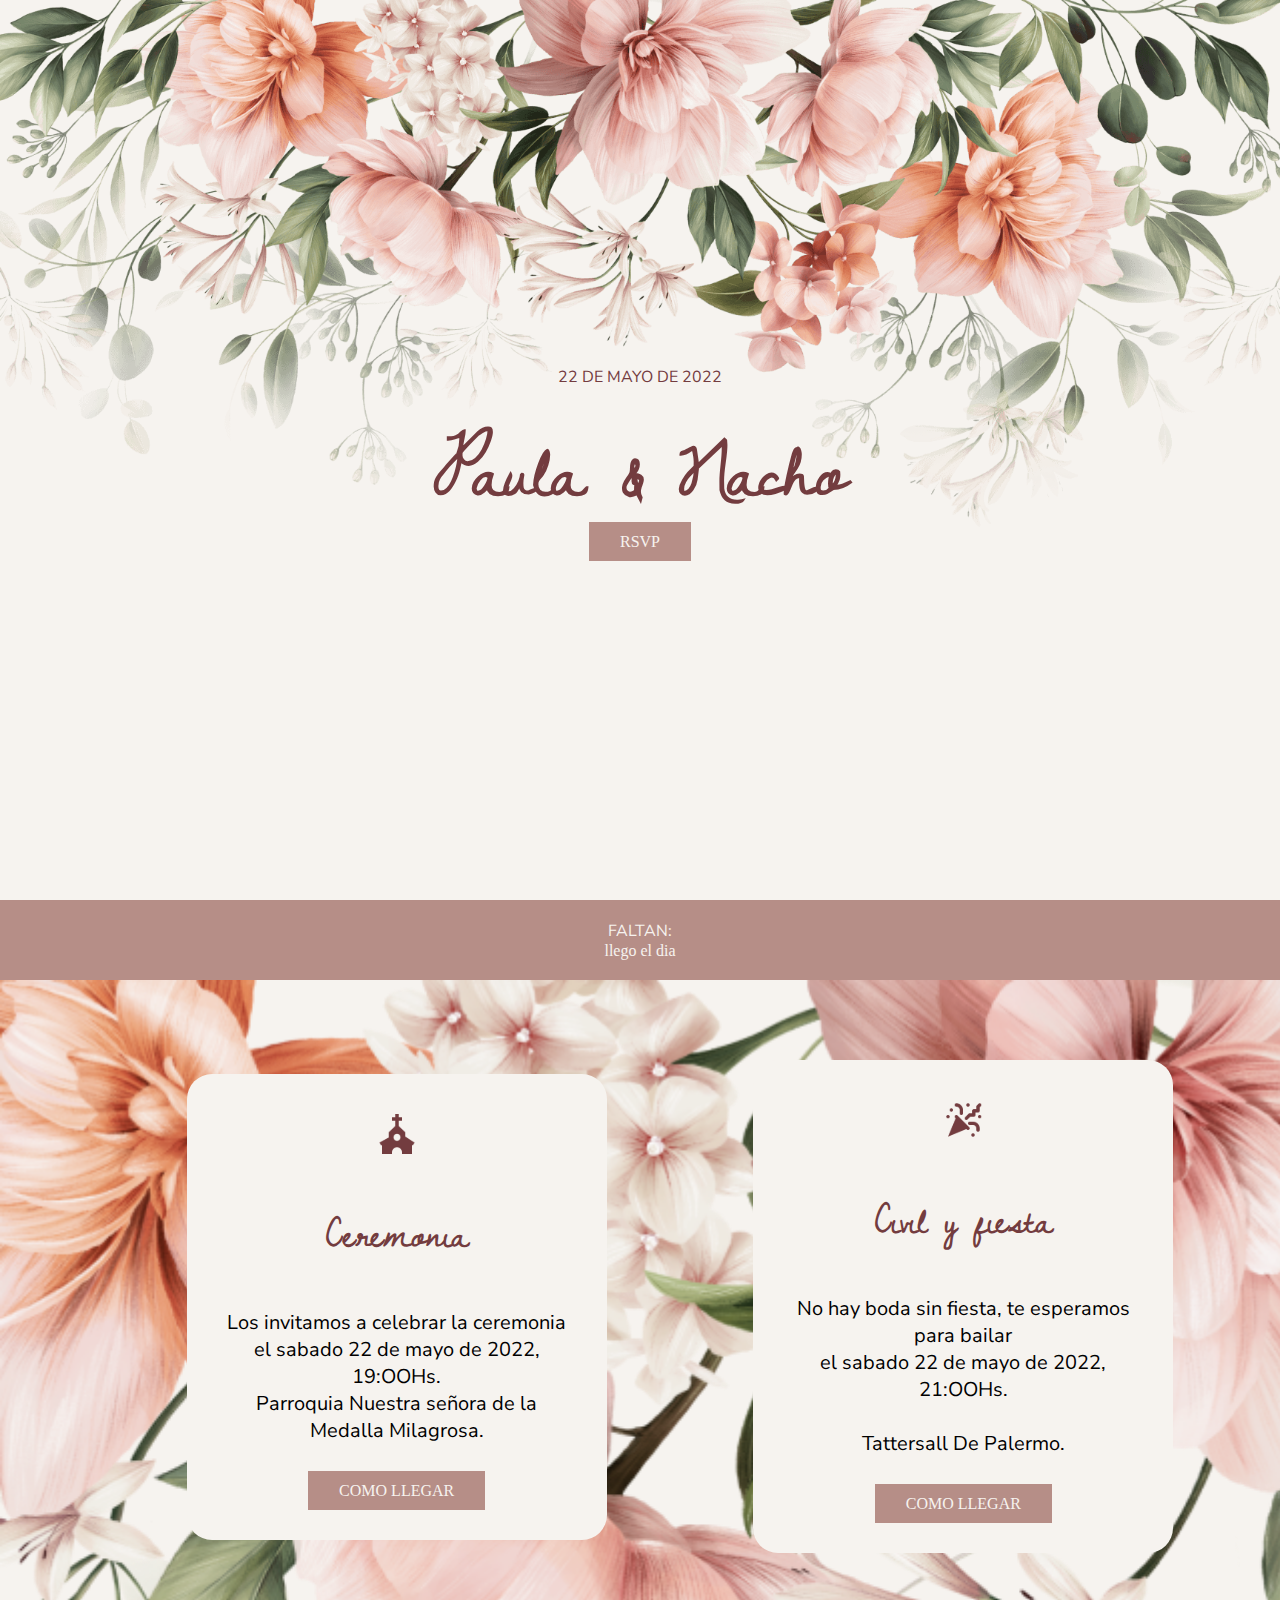
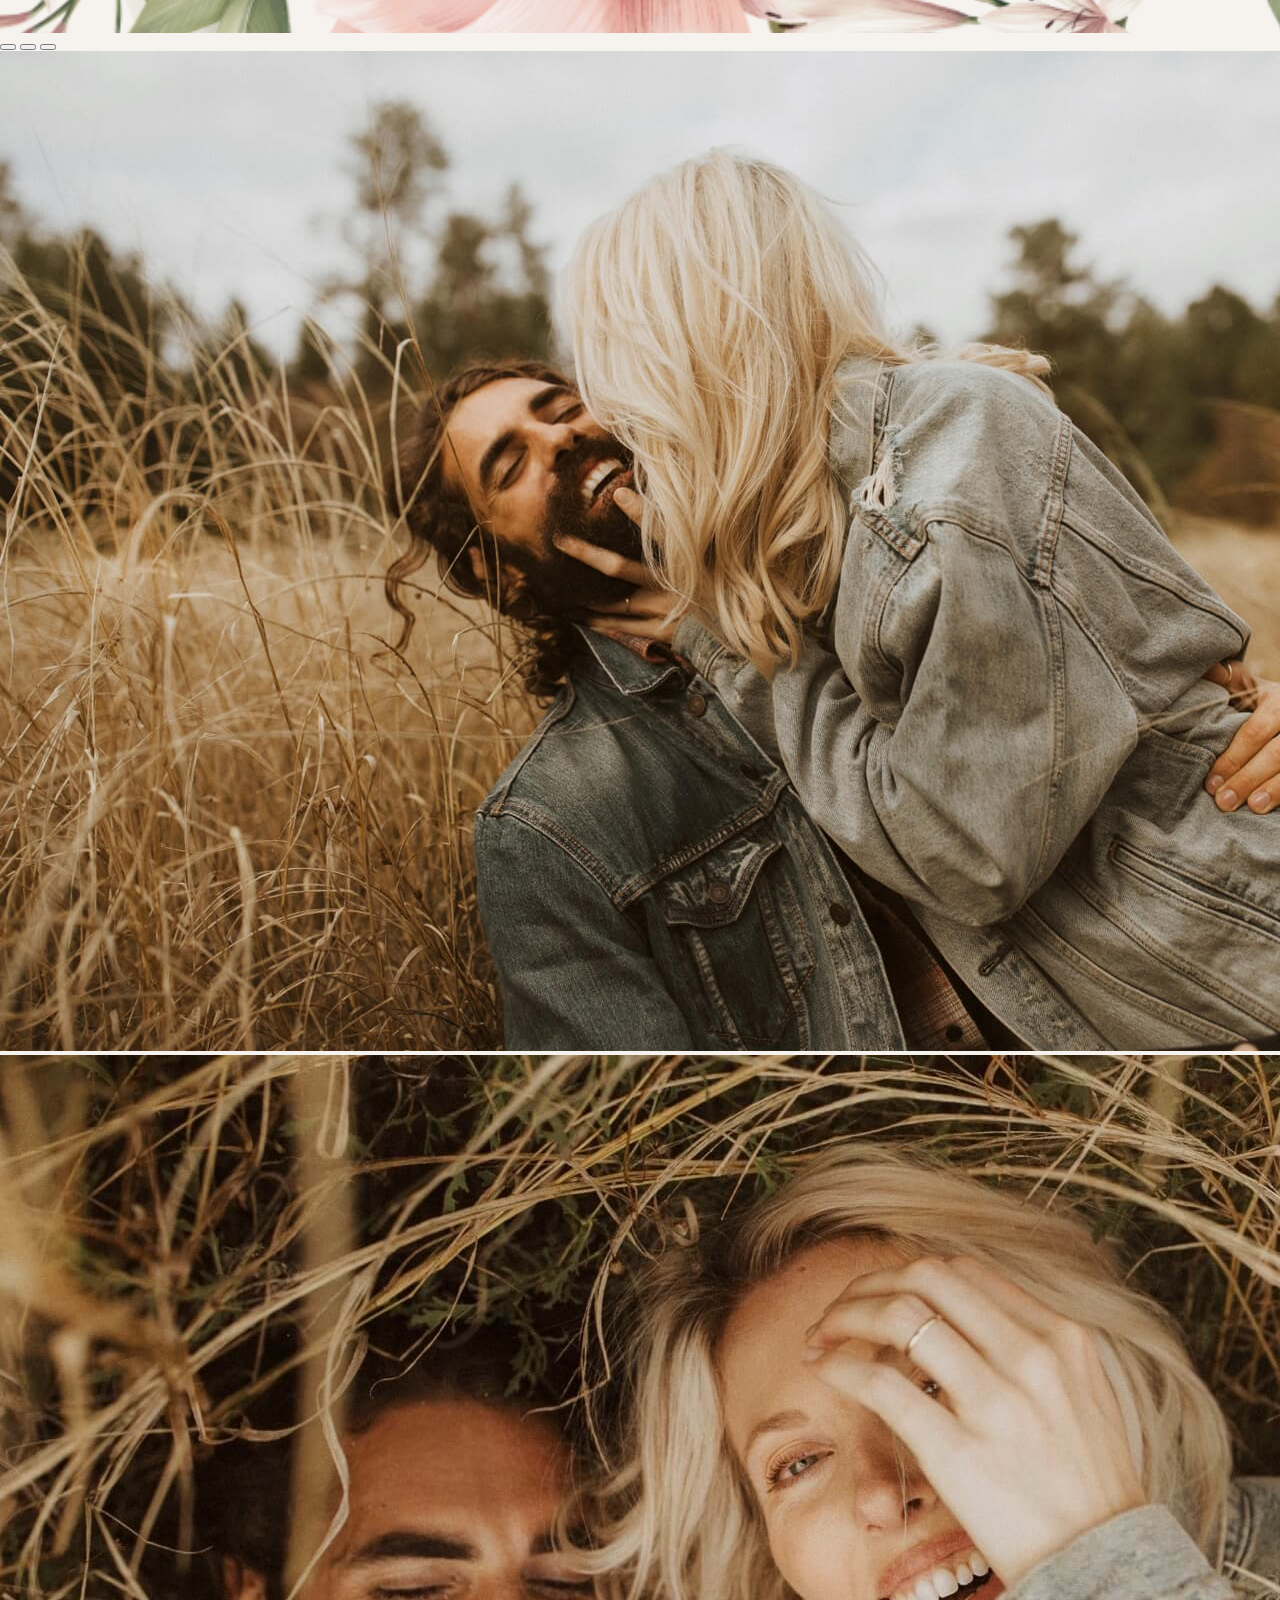
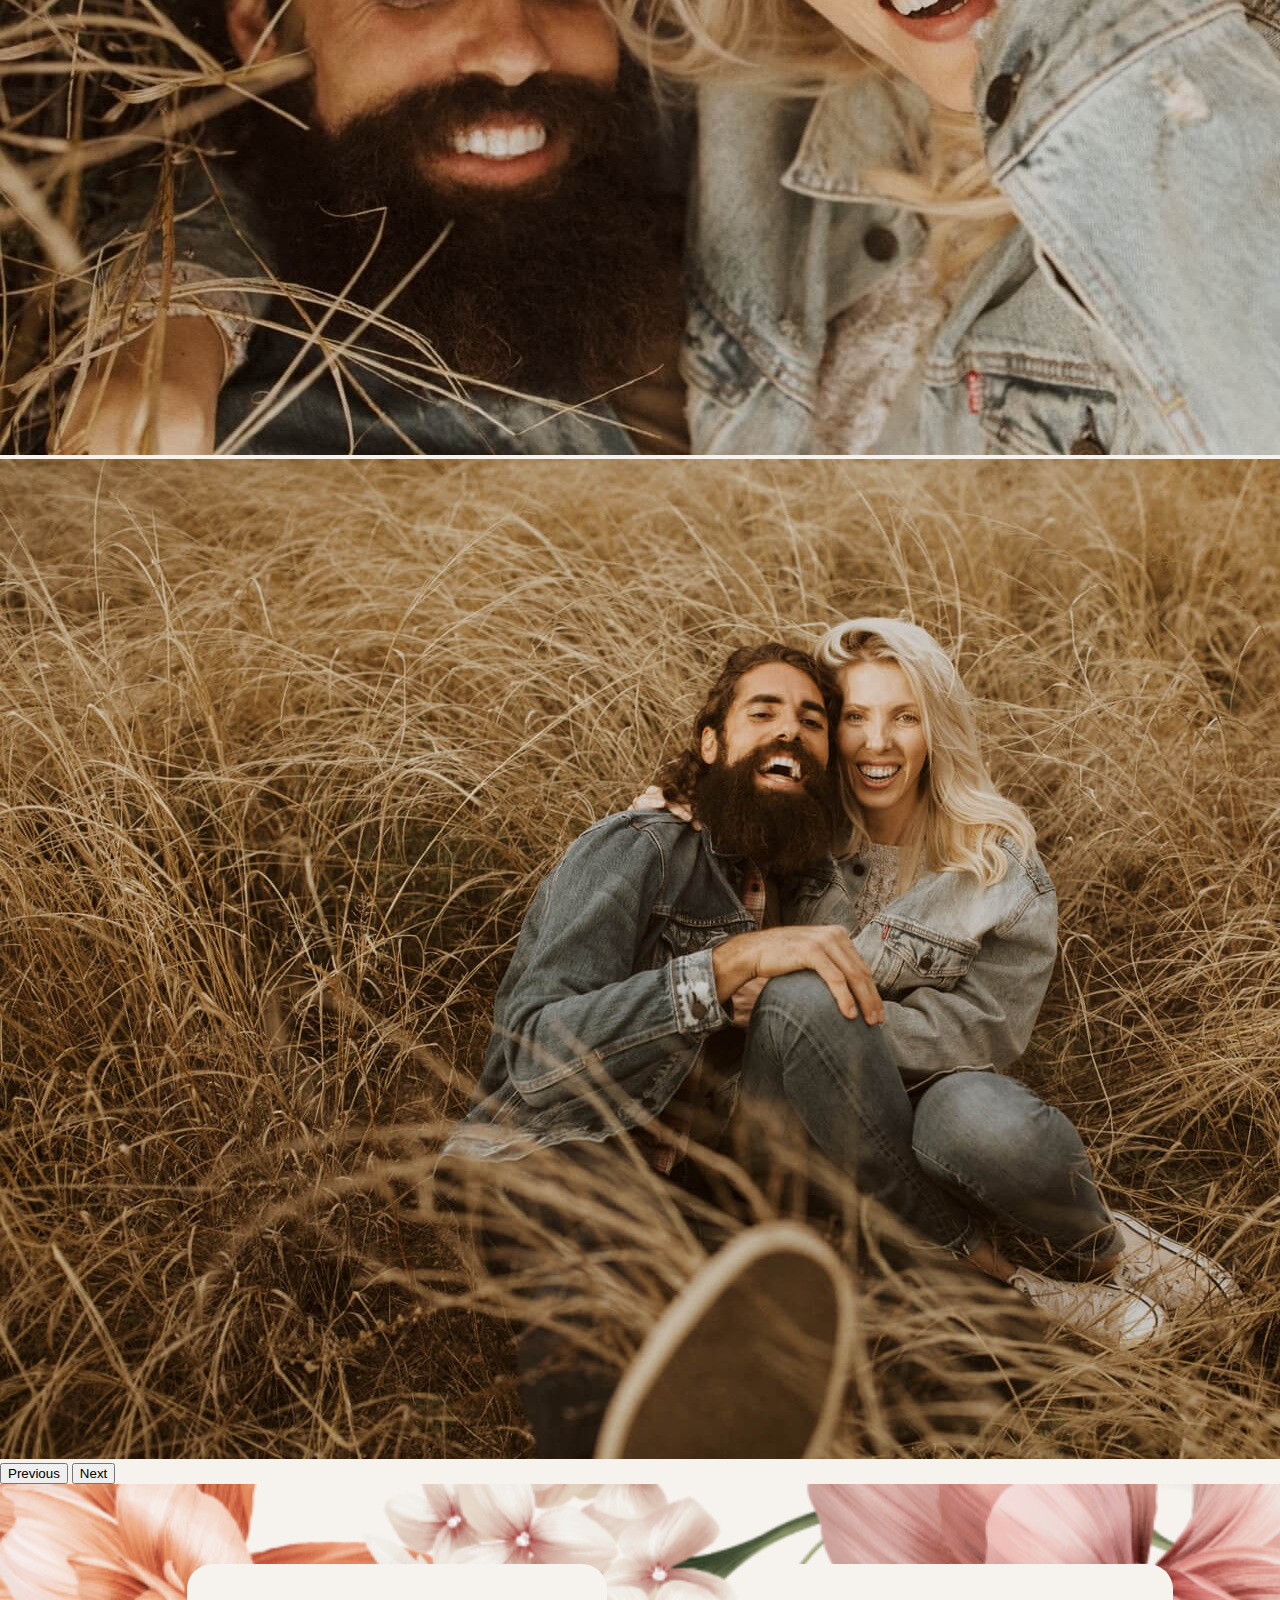
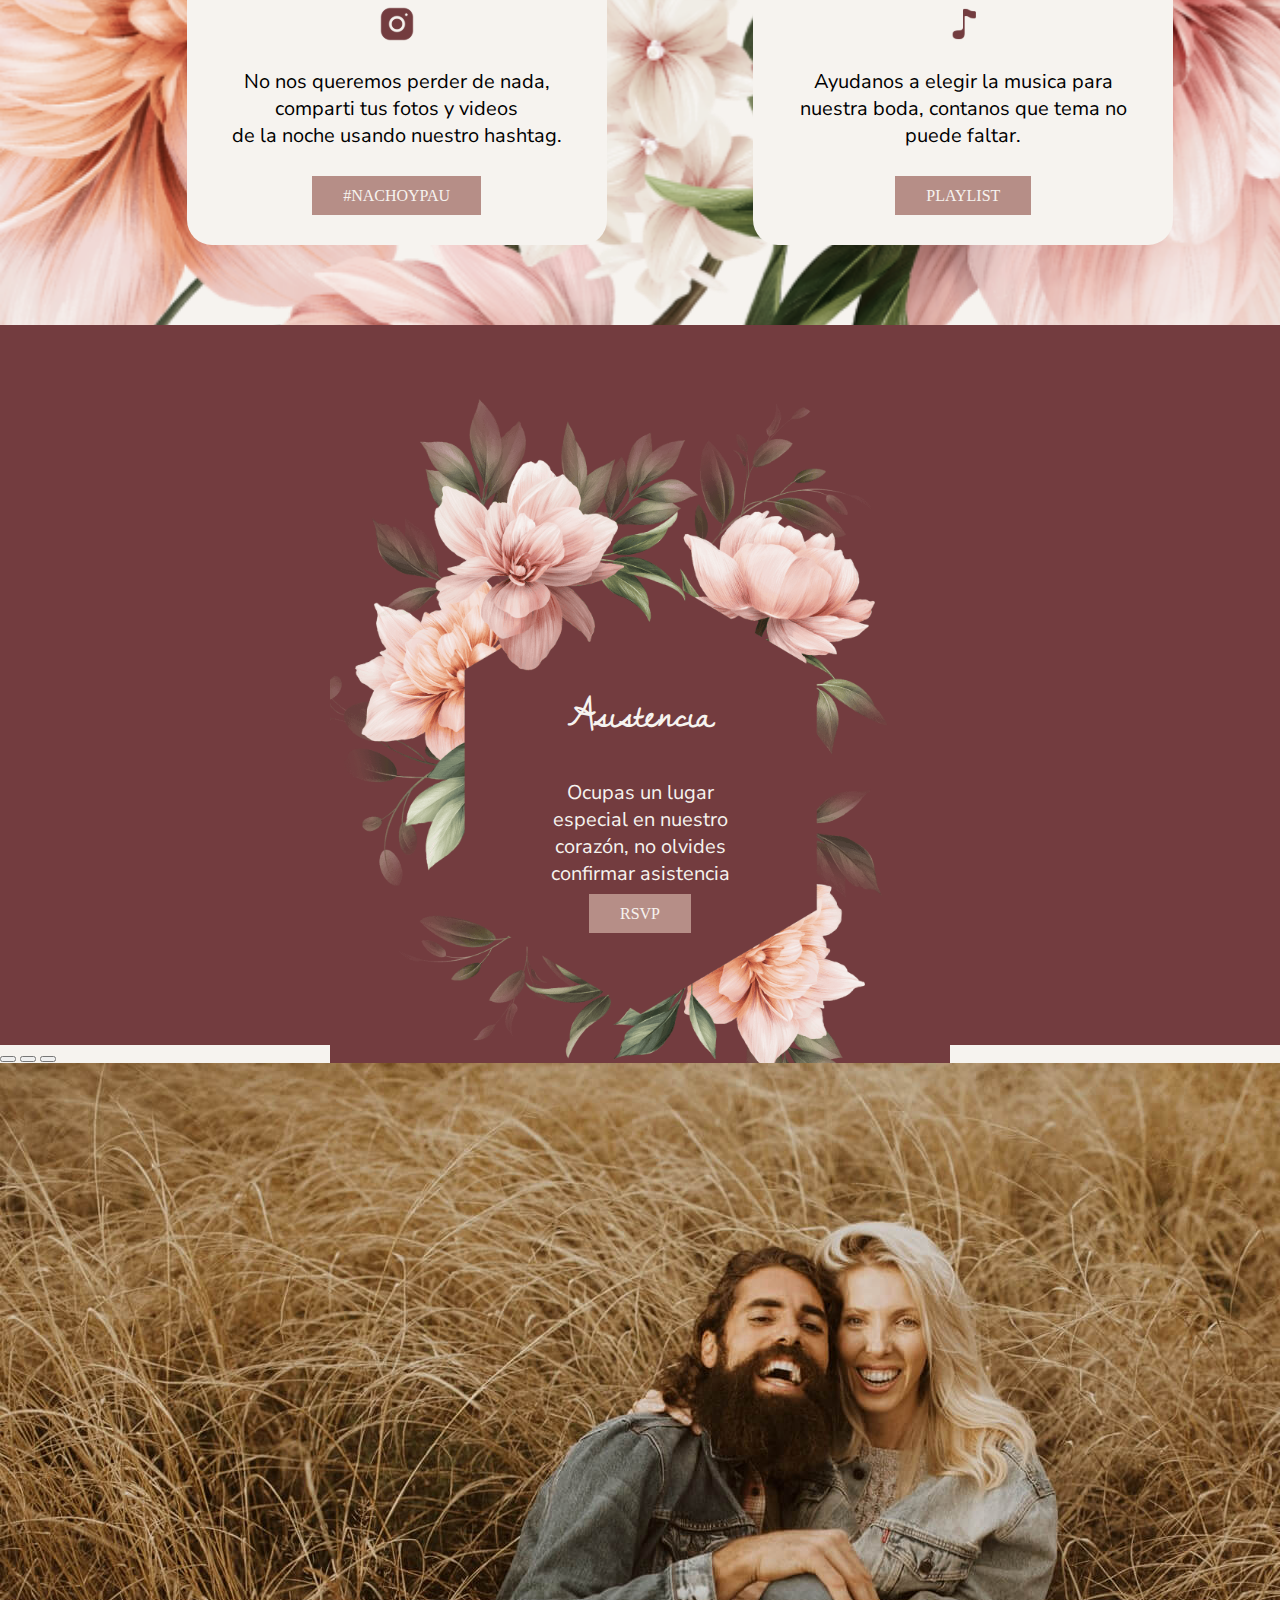
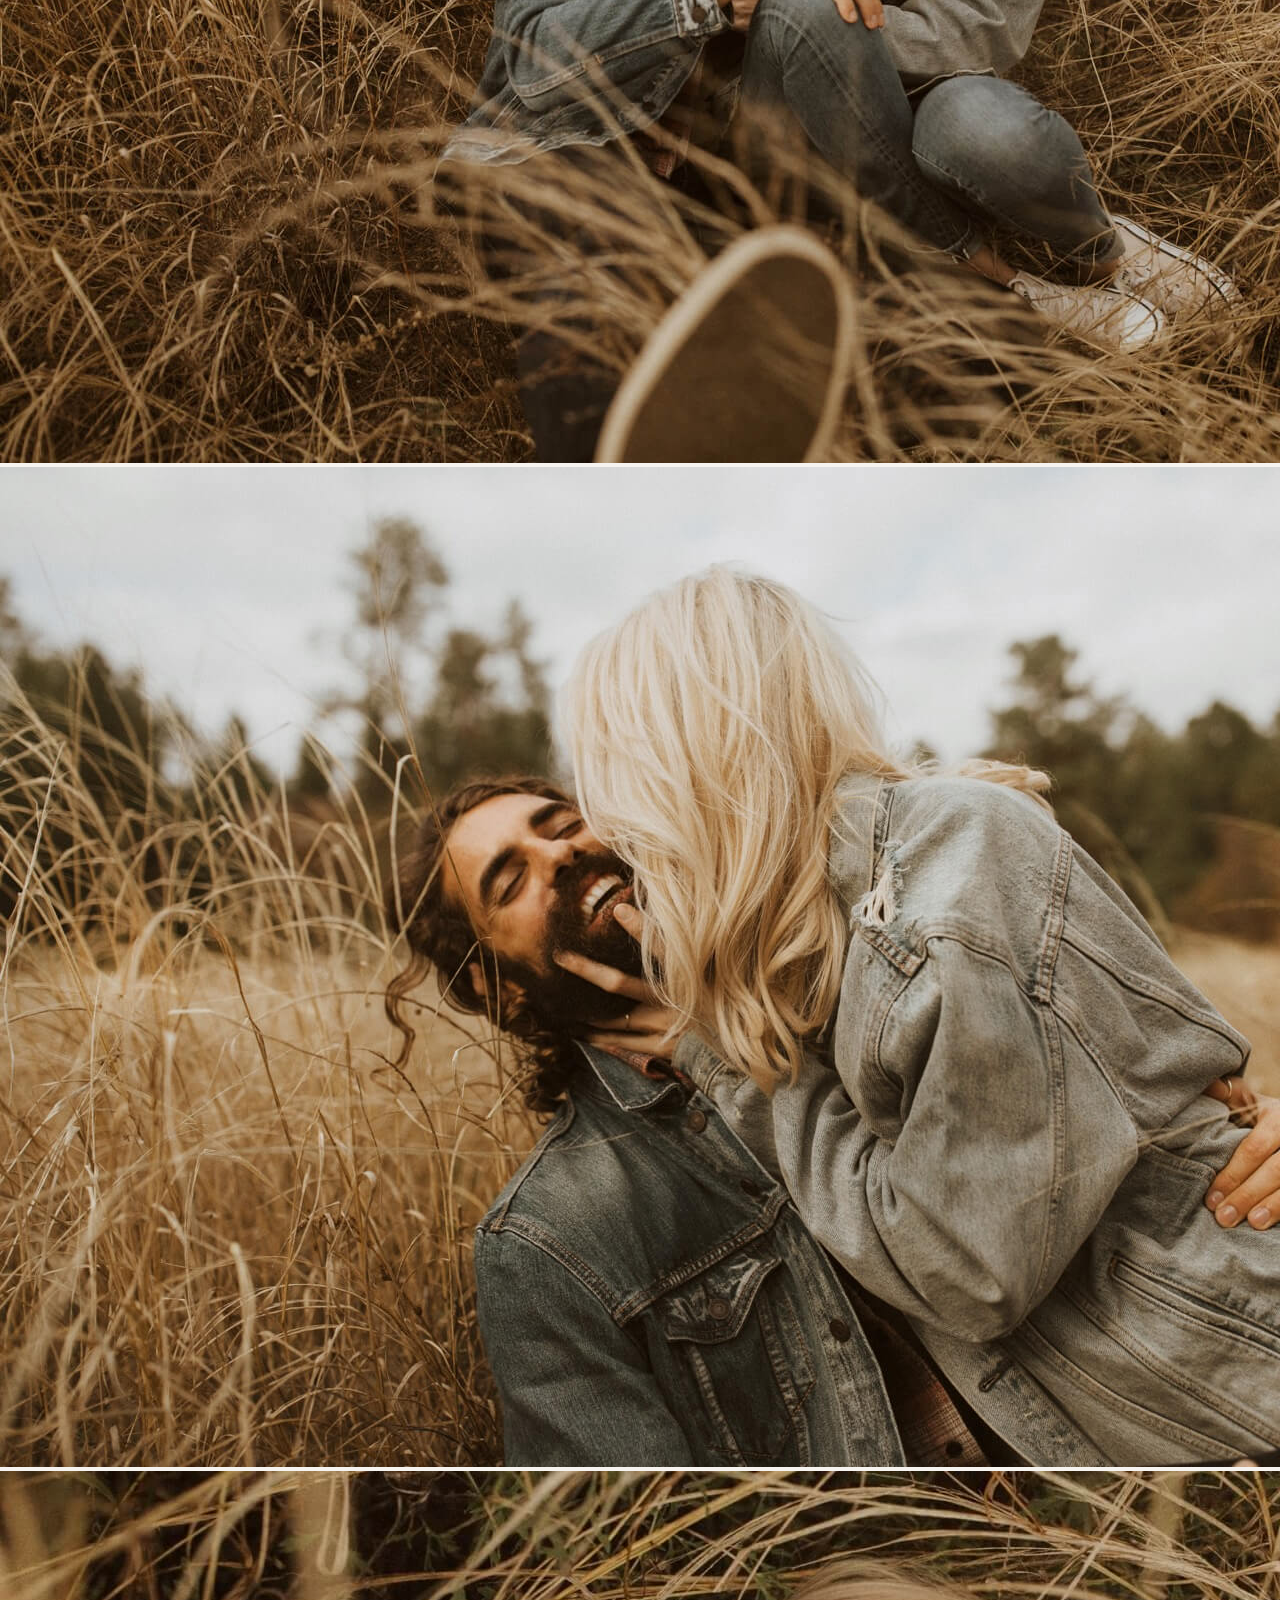
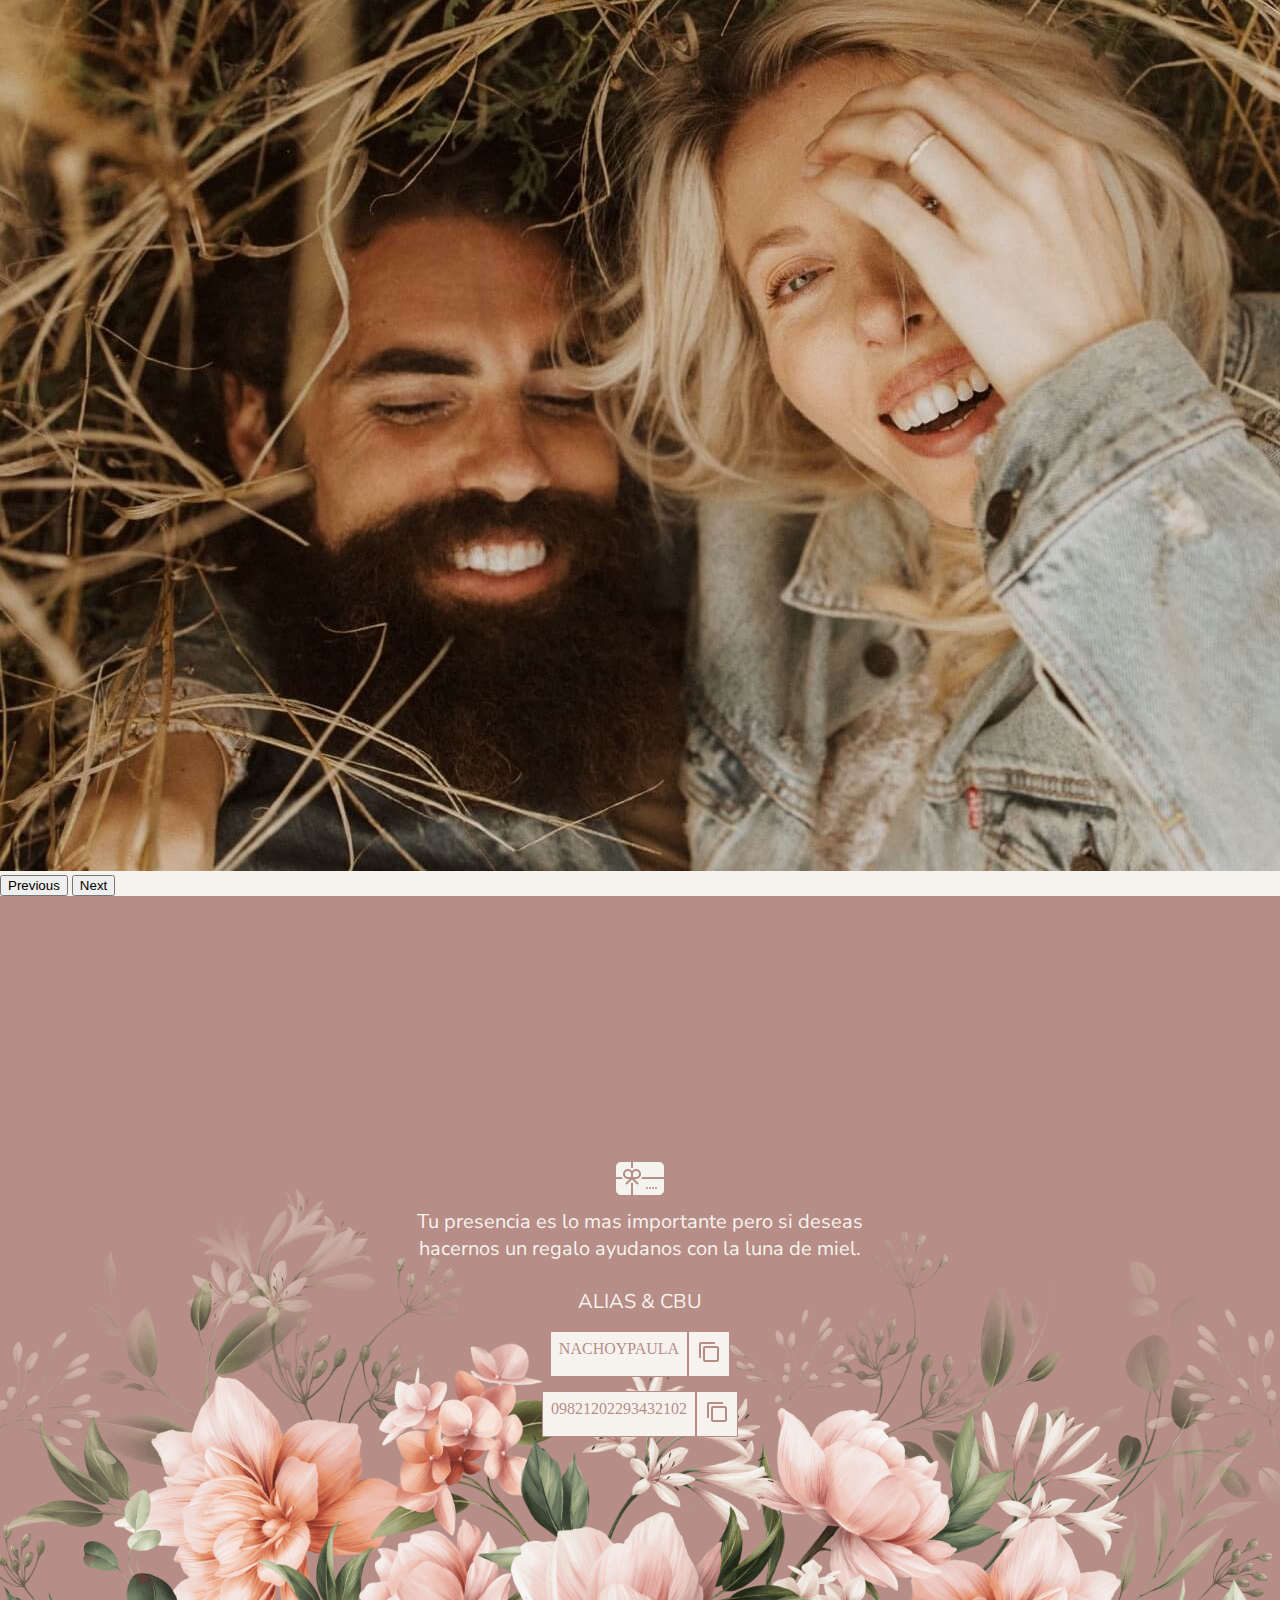
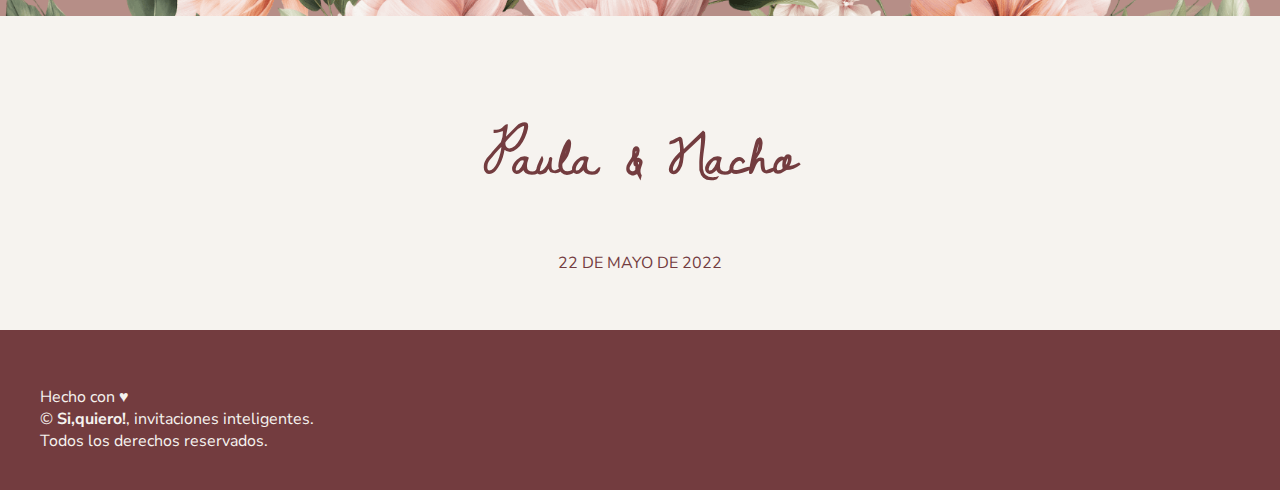
==== index.html @ f61ce3a1 "DEMO PUBLICADA" ====
<!DOCTYPE html>
<html lang="es">
<head>
    <meta charset="UTF-8">
    <meta name="viewport" content="width=device-width, initial-scale=1.0">
    <link rel="stylesheet" href="style.css">
    <link rel="preconnect" href="https://fonts.googleapis.com">
<link rel="preconnect" href="https://fonts.gstatic.com" crossorigin>
<link href="https://fonts.googleapis.com/css2?family=Dawning+of+a+New+Day&family=Nunito+Sans:wght@200;300&display=swap" rel="stylesheet">

     <!--icons-->
     <link rel="stylesheet" href="https://cdn.jsdelivr.net/npm/bootstrap-icons@1.6.0/font/bootstrap-icons.css" integrity="sha384-7ynz3n3tAGNUYFZD3cWe5PDcE36xj85vyFkawcF6tIwxvIecqKvfwLiaFdizhPpN" crossorigin="anonymous">

     <!--bootstrap-->
     <link href="https://cdn.jsdelivr.net/npm/bootstrap@5.1.3/dist/css/bootstrap.min.css" rel="stylesheet" integrity="sha384-1BmE4kWBq78iYhFldvKuhfTAU6auU8tT94WrHftjDbrCEXSU1oBoqyl2QvZ6jIW3" crossorigin="anonymous">
     
     <title>Paula y Nacho</title>
</head>
<body>
    <header >
        <div class="inicio page jumbotron">
          <p>22 DE MAYO DE 2022</p>
          <h1>Paula & Nacho</h1>
          <a class="boton" target="_blank"  href="rsvp.html">RSVP</a>
        </div>
    </header>

    <div class="countdown">
        <p>FALTAN:</p>
        <div id="clock"></div>
        <script src="countdown.js"></script>
    </div>
    <main>

    
        <div class="info">
           <div class="info-cards">
            <div class="animado carduno" id="animado"> 
                <img class="icono" src="icon/iconiglesia.svg" alt="iglesia">
                 <h2>Ceremonia</h2>
                 <p>Los invitamos a celebrar la ceremonia <br>el sabado 22 de mayo de 2022, 19:OOHs. <br> Parroquia Nuestra señora de la Medalla Milagrosa.</p>
                 <br>
                 <a class="boton"target="_blank"   href="https://goo.gl/maps/r9GmpYX4ymji6bFd8">COMO LLEGAR</a>
                </div>
             <div class="animado carddos" id="animado">
                 <img class="icono" src="icon/iconfiesta.svg" alt="fiesta">
                 <h2>Civil y fiesta</h2>
                 <p>No hay boda sin fiesta, te esperamos para bailar <br>el sabado 22 de mayo de 2022, 21:OOHs.<br> <br> Tattersall De Palermo.</p>
                 <br>
                 <a class="boton"target="_blank"  href="https://goo.gl/maps/GUFadhovua9wAfBJ9">COMO LLEGAR</a>
                </div>
           </div>
          
        </div>
        
        <div id="carouselExampleIndicators" class="carousel slide" data-bs-ride="carousel">
            <div class="carousel-indicators">
              <button type="button" data-bs-target="#carouselExampleIndicators" data-bs-slide-to="0" class="active" aria-current="true" aria-label="Slide 1"></button>
              <button type="button" data-bs-target="#carouselExampleIndicators" data-bs-slide-to="1" aria-label="Slide 2"></button>
              <button type="button" data-bs-target="#carouselExampleIndicators" data-bs-slide-to="2" aria-label="Slide 3"></button>
            </div>
            <div class="carousel-inner">
              <div class="carousel-item active">
                <img src="img/2.jpg" class="d-block w-100" alt="Paula & Nacho">
              </div>
              <div class="carousel-item">
                <img src="img/3.jpg" class="d-block w-100" alt="Paula & Nacho">
              </div>
              <div class="carousel-item">
                <img src="img/1.jpg" class="d-block w-100" alt="Paula & Nacho">
              </div>
            </div>
            <button class="carousel-control-prev" type="button" data-bs-target="#carouselExampleIndicators" data-bs-slide="prev">
              <span class="carousel-control-prev-icon" aria-hidden="true"></span>
              <span class="visually-hidden">Previous</span>
            </button>
            <button class="carousel-control-next" type="button" data-bs-target="#carouselExampleIndicators" data-bs-slide="next">
              <span class="carousel-control-next-icon" aria-hidden="true"></span>
              <span class="visually-hidden">Next</span>
            </button>
        </div>

        <div class="info">
           <div class="info-cards">
            <div class="animado" id="animado">
                <img class="icono" src="icon/iconinstagram.svg" alt="instagram">
                <p>No nos queremos perder de nada, comparti tus fotos y videos <br> de la noche usando nuestro hashtag.</p>
                <br>
                <a class="boton"target="_blank"   href="https://www.instagram.com/explore/tags/nachoypau/">#NACHOYPAU</a>
            </div>
            <div class="animado" id="animado">
                <img class="icono" src="icon/iconmusic.svg" alt="music">
                <p> Ayudanos a elegir la musica para <br> nuestra boda, contanos que tema no puede faltar.</p>
                <br>
                <a class="boton"target="_blank"   href="https://open.spotify.com/playlist/1hE5Zb0zJURE7rX3Mr9auG?si=VbNTFWfNQJKe9uOFP9G46A">PLAYLIST</a>
            </div>
           </div>
        </div>

        <div class="rsvp">
            <div class="rsvp-card">
                <div class="rsvp-text">
                  <h2>Asistencia</h2>
                  <p>Ocupas un lugar especial en nuestro corazón, no olvides confirmar asistencia </p>
                  <br>
                  <a class="boton"target="_blank"  href="rsvp.html">RSVP</a>
              
                </div>
            </div>
        </div>

        <div id="carouselExampleIndicators" class="carousel slide" data-bs-ride="carousel">
          <div class="carousel-indicators">
            <button type="button" data-bs-target="#carouselExampleIndicators" data-bs-slide-to="0" class="active" aria-current="true" aria-label="Slide 1"></button>
            <button type="button" data-bs-target="#carouselExampleIndicators" data-bs-slide-to="1" aria-label="Slide 2"></button>
            <button type="button" data-bs-target="#carouselExampleIndicators" data-bs-slide-to="2" aria-label="Slide 3"></button>
          </div>
          <div class="carousel-inner">
            <div class="carousel-item active">
              <img src="img/1.jpg" class="d-block w-100" alt="Paula & Nacho">
            </div>
            <div class="carousel-item">
              <img src="img/2.jpg" class="d-block w-100" alt="Paula & Nacho">
            </div>
            <div class="carousel-item">
              <img src="img/3.jpg" class="d-block w-100" alt="Paula & Nacho">
            </div>
          </div>
          <button class="carousel-control-prev" type="button" data-bs-target="#carouselExampleIndicators" data-bs-slide="prev">
            <span class="carousel-control-prev-icon" aria-hidden="true"></span>
            <span class="visually-hidden">Previous</span>
          </button>
          <button class="carousel-control-next" type="button" data-bs-target="#carouselExampleIndicators" data-bs-slide="next">
            <span class="carousel-control-next-icon" aria-hidden="true"></span>
            <span class="visually-hidden">Next</span>
          </button>
      </div>

      <div class="regalos">
         <div class="regalos-card">
          <img class="icono" src="icon/icons8-tarjeta-de-regalo-100.png" alt="iconocard">
          <p>Tu presencia es lo mas importante pero si deseas hacernos un regalo ayudanos con la luna de miel.</p>
          <br>
          <p>ALIAS & CBU</p>
          <div id="contenedor">
            <div>
              <span  id="enlace">
                NACHOYPAULA
              </span>
              <button id="copiador"><svg xmlns="http://www.w3.org/2000/svg" x="0px" y="0px"
                width="24" height="24"
                viewBox="0 0 172 172"
                style=" fill:#000000;"><g fill="none" fill-rule="nonzero" stroke="none" stroke-width="1" stroke-linecap="butt" stroke-linejoin="miter" stroke-miterlimit="10" stroke-dasharray="" stroke-dashoffset="0" font-family="none" font-weight="none" font-size="none" text-anchor="none" style="mix-blend-mode: normal"><path d="M0,172v-172h172v172z" fill="none"></path><g fill="#B68E87"><path d="M28.66667,14.33333c-7.91917,0 -14.33333,6.41417 -14.33333,14.33333v100.33333h14.33333v-100.33333h100.33333v-14.33333zM57.33333,43c-7.91917,0 -14.33333,6.41417 -14.33333,14.33333v86c0,7.91917 6.41417,14.33333 14.33333,14.33333h86c7.91917,0 14.33333,-6.41417 14.33333,-14.33333v-86c0,-7.91917 -6.41417,-14.33333 -14.33333,-14.33333zM57.33333,57.33333h86v86h-86z"></path></g></g></svg></button>
            </div>
        </div>
        <div id="contenedor">
            <div>
              <span  id="enlace">09821202293432102</span>
              <button id="copiador"><svg xmlns="http://www.w3.org/2000/svg" x="0px" y="0px"
                width="24" height="24"
                viewBox="0 0 172 172"
                style=" fill:#000000;"><g fill="none" fill-rule="nonzero" stroke="none" stroke-width="1" stroke-linecap="butt" stroke-linejoin="miter" stroke-miterlimit="10" stroke-dasharray="" stroke-dashoffset="0" font-family="none" font-weight="none" font-size="none" text-anchor="none" style="mix-blend-mode: normal"><path d="M0,172v-172h172v172z" fill="none"></path><g fill="#B68E87"><path d="M28.66667,14.33333c-7.91917,0 -14.33333,6.41417 -14.33333,14.33333v100.33333h14.33333v-100.33333h100.33333v-14.33333zM57.33333,43c-7.91917,0 -14.33333,6.41417 -14.33333,14.33333v86c0,7.91917 6.41417,14.33333 14.33333,14.33333h86c7.91917,0 14.33333,-6.41417 14.33333,-14.33333v-86c0,-7.91917 -6.41417,-14.33333 -14.33333,-14.33333zM57.33333,57.33333h86v86h-86z"></path></g></g></svg></button>
            </div>
        </div>
      </div>
    </div>

    <div class="final">
      <div class="end">
        <h2 class="nombres">Paula & Nacho</h2>
        <p>22 DE MAYO DE 2022</p>
    </div>
    </div>

       


    </main>

  
    
    <footer>
       <div class="contenido">
        <div>
            <p>Hecho con &hearts; <br>
            &#169 <b>Si,quiero!</b>, invitaciones inteligentes.
            <br> Todos los derechos reservados.</p>
        </div>
           
        <div class="contenido-list">
            <ul>
                <li><a target="_blank" href="https://www.instagram.com/siquiero.arg/"><i class="bi bi-instagram"></i></a></li>
                <li><a target="_blank" href="https://www.facebook.com/Invitaciones-web-112187784608681"><i class="bi bi-facebook"></i></a></li>
                <li><a target="_blank" href="mailto:siquiero.invitaciones@gmail.com"><i class="bi bi-envelope"></i></a></li>
              </ul>
        </div>
       </div>
       
    </footer>




    <script src="animar.js"></script>
    <script>
      var boton = document.getElementById("copiador");
boton.addEventListener("click", copiarAlPortapapeles, false);

function copiarAlPortapapeles() {
var enlace = document.getElementById("enlace");

var inputFalso = document.createElement("input");
inputFalso.setAttribute("value", enlace.innerHTML);

document.body.appendChild(inputFalso);

inputFalso.select();

document.execCommand("copy");

document.body.removeChild(inputFalso);
alert("COPIADO EN EL PORTAPAPELES");
}

  </script>

    
    <script src="https://cdn.jsdelivr.net/npm/bootstrap@5.1.3/dist/js/bootstrap.bundle.min.js" integrity="sha384-ka7Sk0Gln4gmtz2MlQnikT1wXgYsOg+OMhuP+IlRH9sENBO0LRn5q+8nbTov4+1p" crossorigin="anonymous"></script>

    <script src="https://cdn.jsdelivr.net/npm/bootstrap@5.1.3/dist/js/bootstrap.bundle.min.js" integrity="sha384-ka7Sk0Gln4gmtz2MlQnikT1wXgYsOg+OMhuP+IlRH9sENBO0LRn5q+8nbTov4+1p" crossorigin="anonymous"></script>

    <script src="https://code.jquery.com/jquery-3.3.1.slim.min.js" integrity="sha384-q8i/X+965DzO0rT7abK41JStQIAqVgRVzpbzo5smXKp4YfRvH+8abtTE1Pi6jizo" crossorigin="anonymous"></script>
    <script src="https://cdnjs.cloudflare.com/ajax/libs/popper.js/1.14.3/umd/popper.min.js" integrity="sha384-ZMP7rVo3mIykV+2+9J3UJ46jBk0WLaUAdn689aCwoqbBJiSnjAK/l8WvCWPIPm49" crossorigin="anonymous"></script>
    <script src="https://stackpath.bootstrapcdn.com/bootstrap/4.1.3/js/bootstrap.min.js" integrity="sha384-ChfqqxuZUCnJSK3+MXmPNIyE6ZbWh2IMqE241rYiqJxyMiZ6OW/JmZQ5stwEULTy" crossorigin="anonymous"></script>
</body>
</html>
---- style.css ----
:root {
    --color-principal:#F6F3EF;
    --color-secundario:#B68E87;
    --color-terciario:#733C3F;
    --font-principal:'Dawning of a New Day', cursive;
    --font-secundaria:'Nunito Sans', sans-serif;
}

body {
    background-color: var(--color-principal);
    padding: 0;
    margin: 0;
    box-sizing: border-box;
    min-width: 320px;

}
body p {
    font-family: var(--font-secundaria);
    padding: 0;

}
body h2 {
    font-family: var(--font-principal);
    padding: 0;
}

header {
    width: 100%;
    height: 100vh;
    background-color: var(--color-principal);
    background-image: url(background/background1.png);
    background-position: top;
    background-size: contain;
    background-repeat: no-repeat;
    display: flex;
    align-items: center;
    justify-content: center;
    
}

.inicio {
    text-align: center;
    padding: 40px;
    animation-name: texto;
    animation-duration: 5s;


}@keyframes texto {
    from{
        opacity: 0;
    }
    to{
        opacity: 1;
    }
}


.boton {
   border: 1px solid var(--color-secundario);
   background-color: var(--color-secundario);
   color: var(--color-principal);
   padding: 10px 30PX;
   text-decoration: none;
}
.boton:hover {
    color: var(--color-secundario);
    background-color: var(--color-principal);
    border: 1px solid var(--color-secundario);
    padding: 10px 30PX;
    text-align: center;
    text-decoration: none;
}

h1 {
    color: var(--color-terciario);
    font-family: var(--font-principal);
    font-size: 80px !important;
    padding: 0;
    margin: 0;
}

header p {
    color: var(--color-terciario);
    font-family: var(--font-secundaria);
}

.countdown {
    background-color: var(--color-secundario);
    color: var(--color-principal);
    text-align: center;
    padding: 20px 0;
}
.countdown p {
    margin: 0;

}

/* IMAGEN UNO*/

.lovestory {
    width: 100%;
    height: auto;
    background-color: var(--color-terciario);
    color: var(--color-principal);
    display: grid;
    grid-template-columns: 1fr 1fr;
}
.lovestory-text {
    padding: 60px 40px;
}

.lovestory-img {
    width: 100%;
    background-image: url(img/1.jpg);
    background-position: top;
    background-size: cover;
    background-repeat: no-repeat;
}


.info {
    width: 100%;
    height: 100%;
    text-align: center;
    padding: 40px; 
    background-image: url(./background/grupo23.png);
    background-position: top;
    background-size: cover;
    background-repeat: no-repeat;
}
.info p {
    font-size: 20px;

}
.animado {
    width: 340px;
    background-color: var(--color-principal);
    padding: 40px;
    border-radius: 25px;
}

.info h2 {
    color: #000000;
    font-size: 58px;
    padding: 10px;
}

.info .icono {
    width: 40px;
}
.info-cards {
    padding: 40px ;
    display: flex;
    align-items: center;
    justify-content: space-evenly;
    gap: 40px;
   
}


.info-cards h2 {
    font-size: 40px;
    color: var(--color-terciario);

}


.rsvp {
    width: 100%;
    height: 80vh;
    background-color: var(--color-terciario);

}
.rsvp-card{
    background-color: var(--color-terciario);
    width: 100%;
    height: 80vh;
    padding: 50px;
    margin:auto;
    background-image: url(./background/background2.png);
    background-position: center;
    background-size: cover;
    background-repeat: no-repeat;
    max-width: 520px;
    text-align: center;
    display: flex;
    flex-direction: column;
    align-items: center;
    justify-content: center;
    padding-top: 100px;
}
.rsvp-text {
    max-width: 240px;
    gap: 0;
    padding: 0;
    margin: 0;
}
.rsvp-card h2 {
    color: var(--color-principal);
    padding: 0;
    font-size: 40px;

}
.rsvp-card p{
    color: var(--color-principal);
    padding: 0px 8px;
    font-size: 20px;
    margin: 0;
   

}


.regalos {
    width: 100%;
    height: 80vh;
    background-color: var(--color-secundario);
    background-image: url(background/background3.png);
    background-position: bottom;
    background-size: contain;
    background-repeat: no-repeat;
}

.regalos .icono {
    width: 50px;
}
.regalos-card{
    width: 100%;
    height: 80vh;
    padding: 40px;
    margin:auto;
    max-width: 520px;
    text-align: center;
    display: flex;
    flex-direction: column;
    align-items: center;
    justify-content: center;
    padding-bottom: 120px;
    
    
}
.regalos-card h2 {
    color: var(--color-principal);
    padding: 0;
    font-size: 40px;

}
.regalos-card p {
    padding: 0;
    margin: 0;
    font-size: 20px;

    
}

#contenedor {
    width: auto;
    height: 60px;
    margin: 0px auto;
    display: flex;
    justify-content: center;
    align-items: center;
}

#contenedor > div {
    display: flex;
}

span#enlace {
    color: var(--color-secundario);
    font-size: 1em;
    padding: 8px ;
    text-align: center;
    background-color: var(--color-principal);

    border: 1px solid var(--color-secundario);
    margin-top: 10px;

}

button#copiador {
    background-color: var(--color-principal);
    color: white;
    border: none;
    padding: 8px;    
    font-size: 1em;
    display: inline-block;
    cursor: pointer;
    border: 1px solid var(--color-secundario);
    margin-top: 10px;
}

.regalos-card h2 {
    color: var(--color-principal);
    padding: 0;
}
.regalos-card p{
    color: var(--color-principal);
    padding: 4px 0;
    font-size: 20px;

}
.final {
    width: 100%;
    height: auto;
    background-color: var(--color-principal);

}
.end {
    margin: auto;
    max-width: 540px;
    text-align: center;
    padding: 40px 80px;
    color: var(--color-terciario);
}

.end h2{
    font-size: 60px;
}



footer {
    width: 100%;
    height: auto;
    margin: 0;
    background-color: var(--color-terciario);
    color: var(--color-principal);
    padding: 40px;
}
footer .contenido{
    display: flex;
    justify-content: space-between;
    align-items: center;
    
}
.contenido ul {
    display: flex;
    list-style: none;
    gap: 20px;

}

.contenido a {
    color: var(--color-principal);
}
.contenido a:hover {
    color: var(--color-secundario);
}





@media (max-width: 660px) {
    .lovestory {
        grid-template-columns: 1fr;
    }
    .lovestory-img {
        height: 50vh;
    }
    .info-cards {
        flex-direction: column;
        
    
    }
}
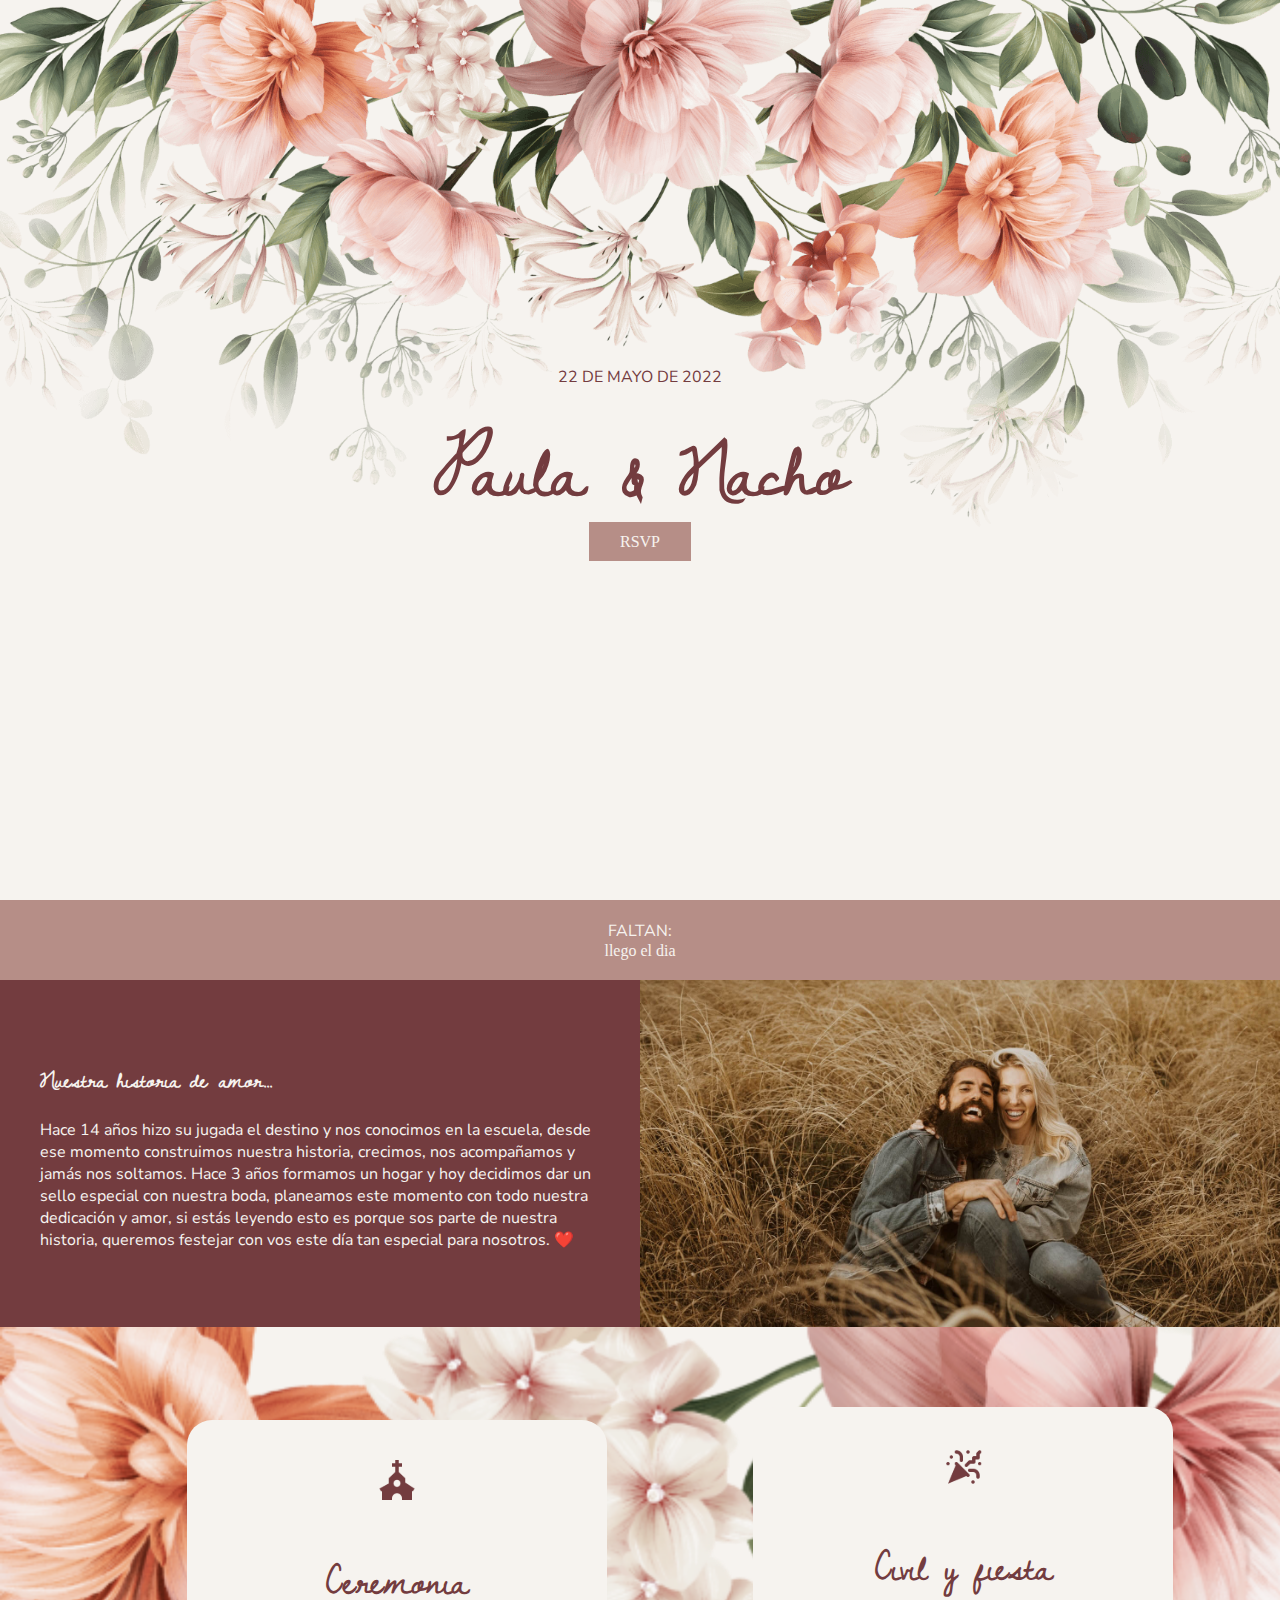
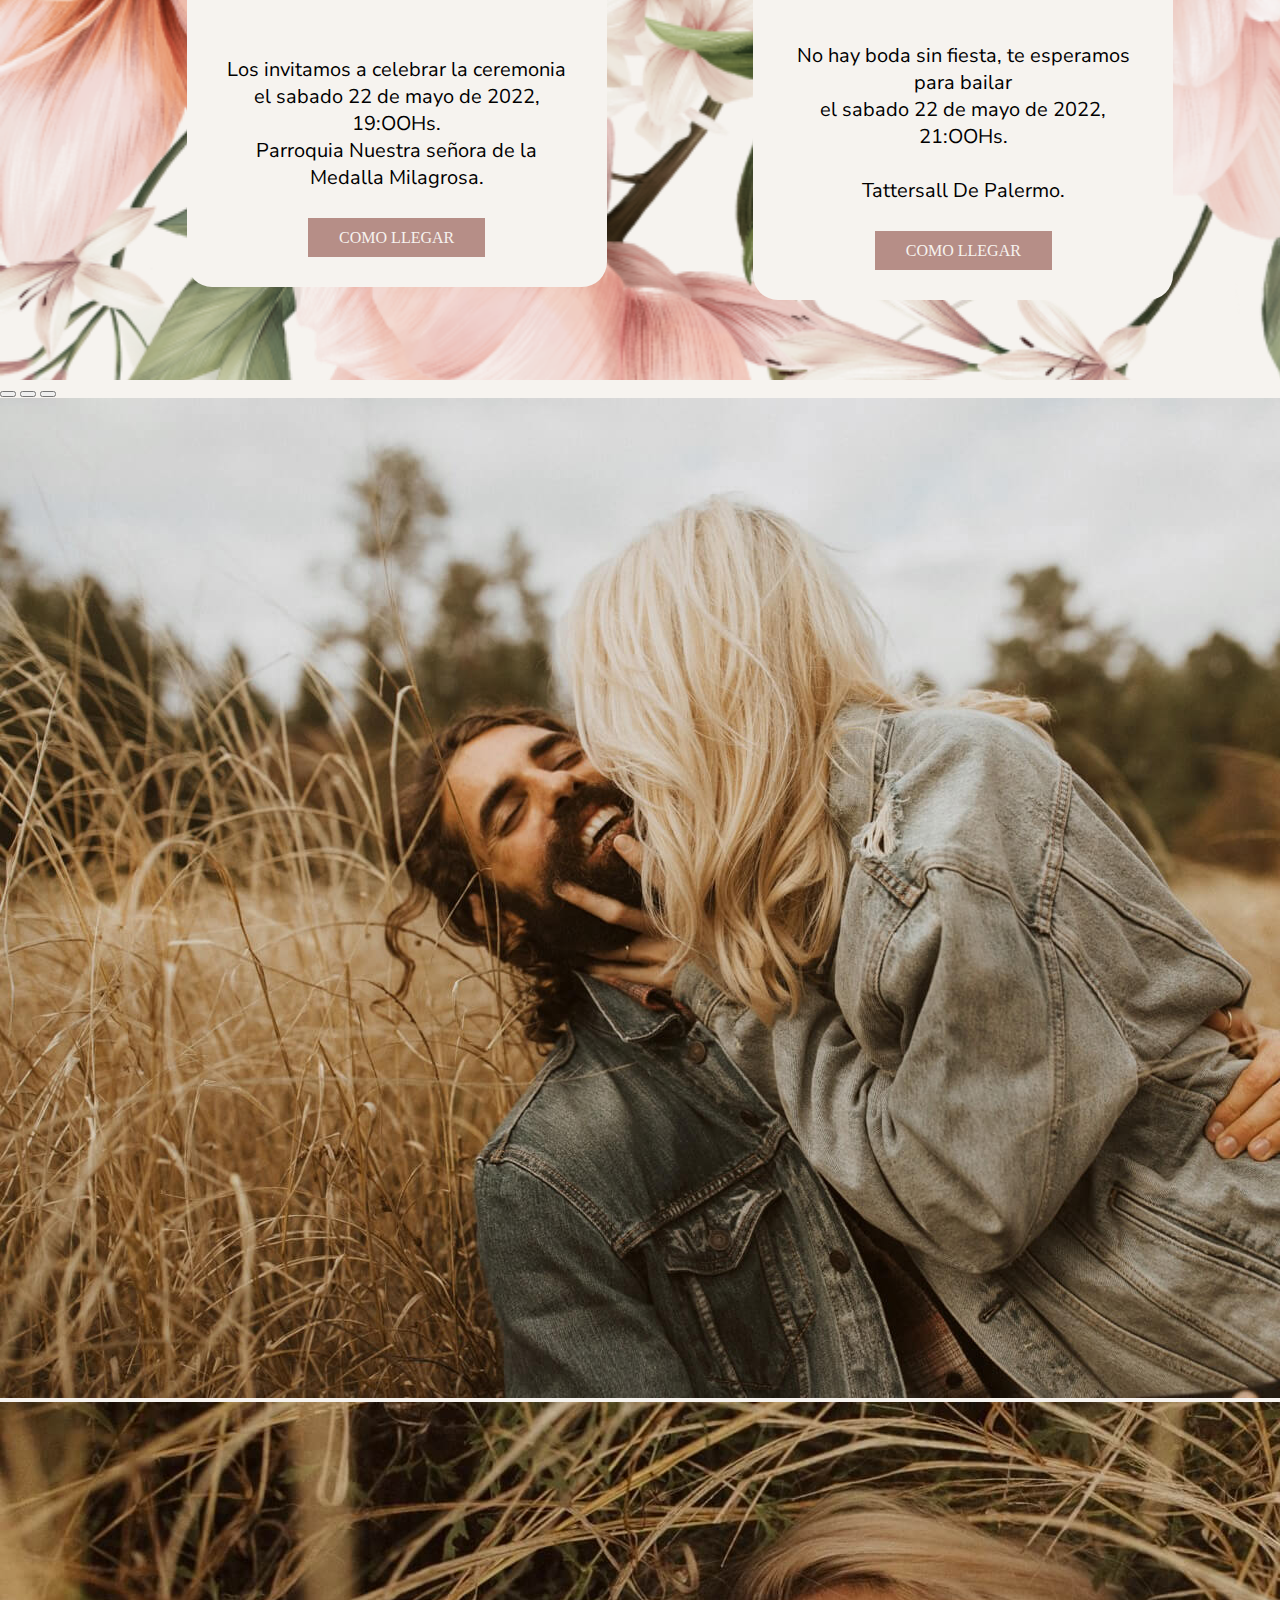
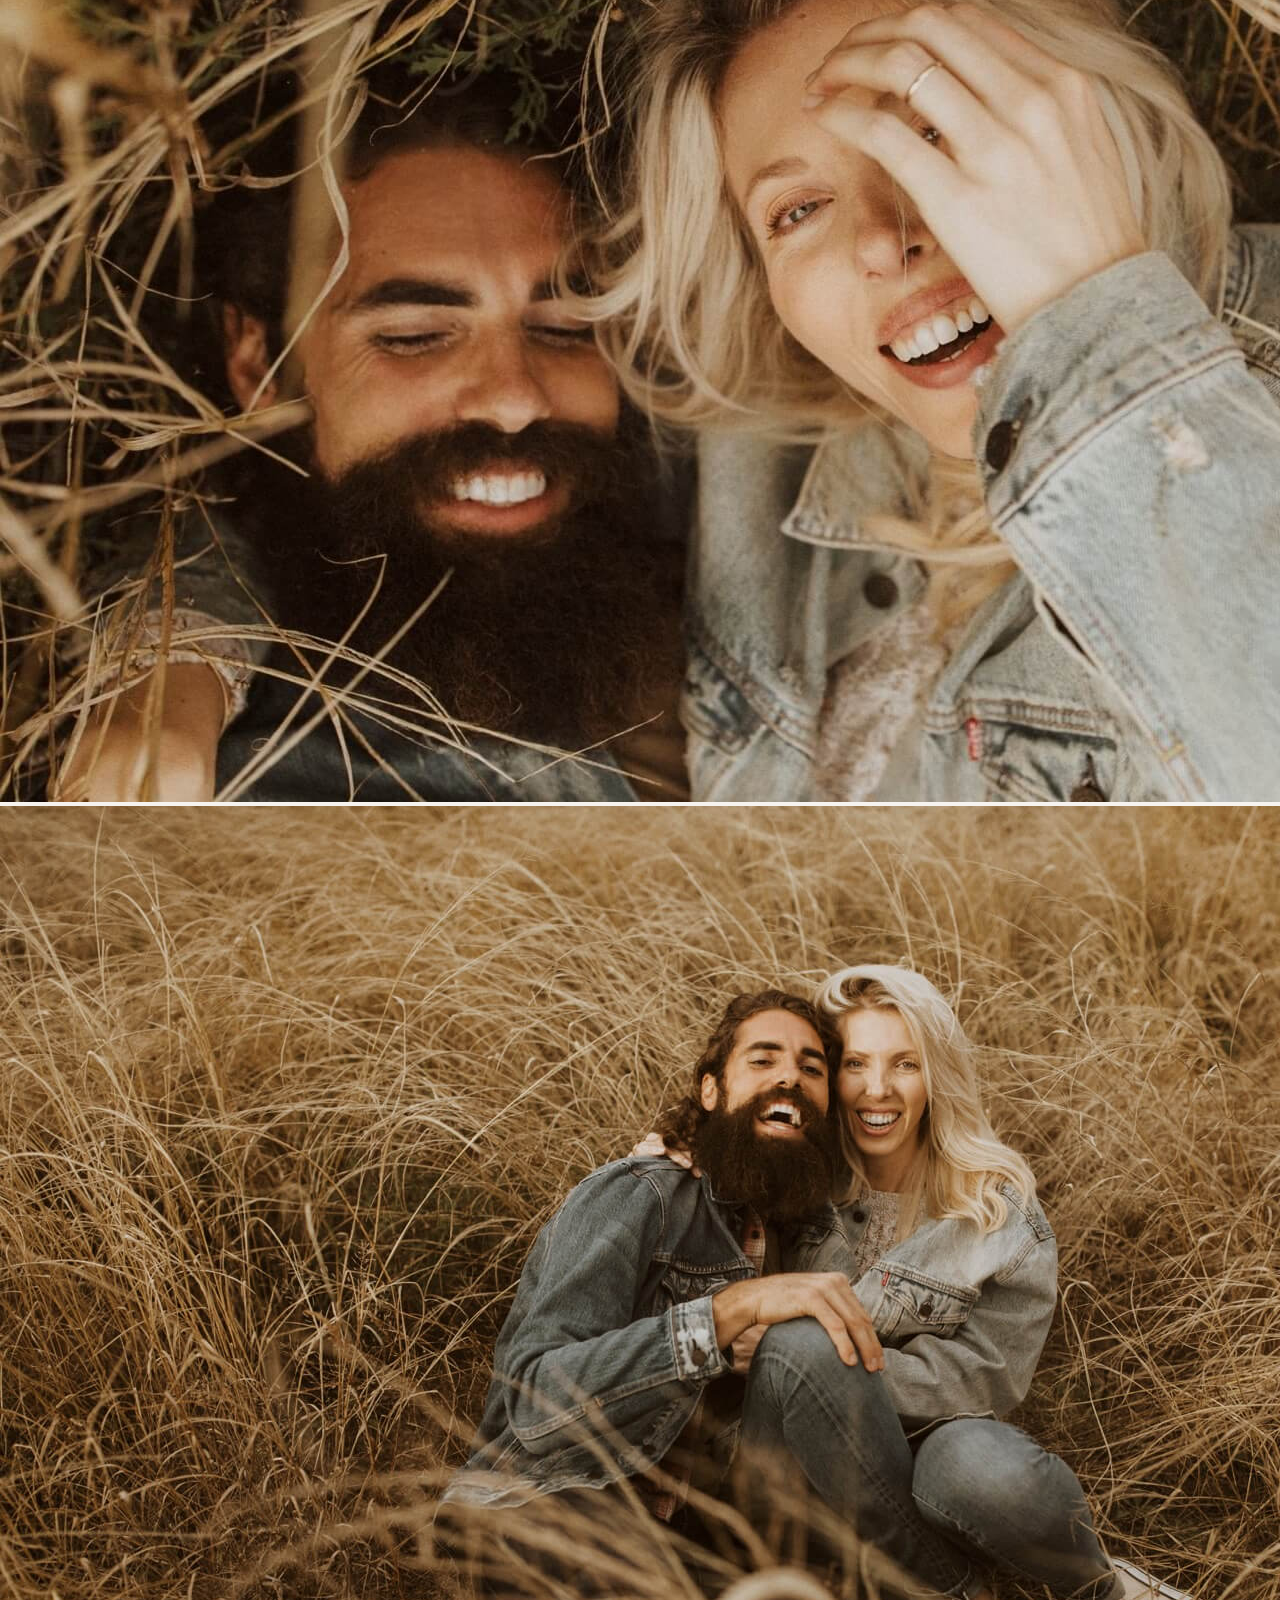
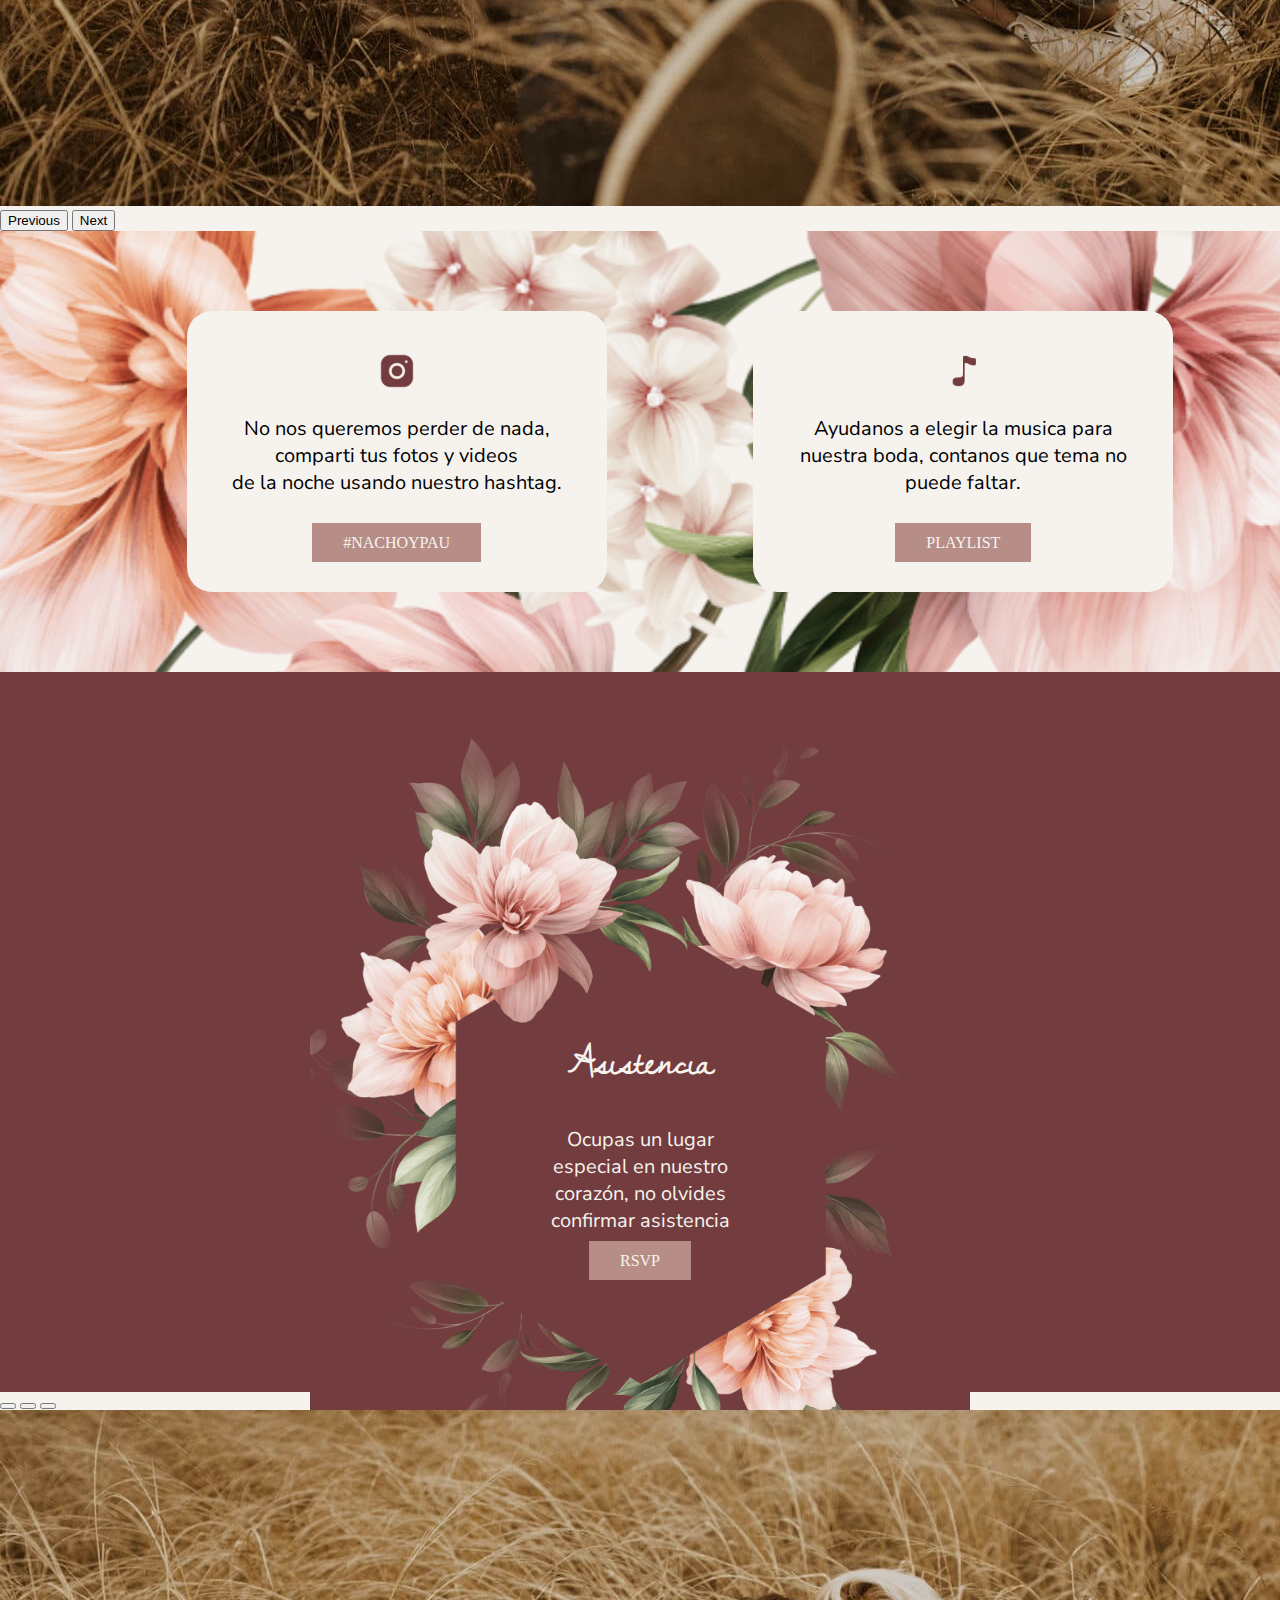
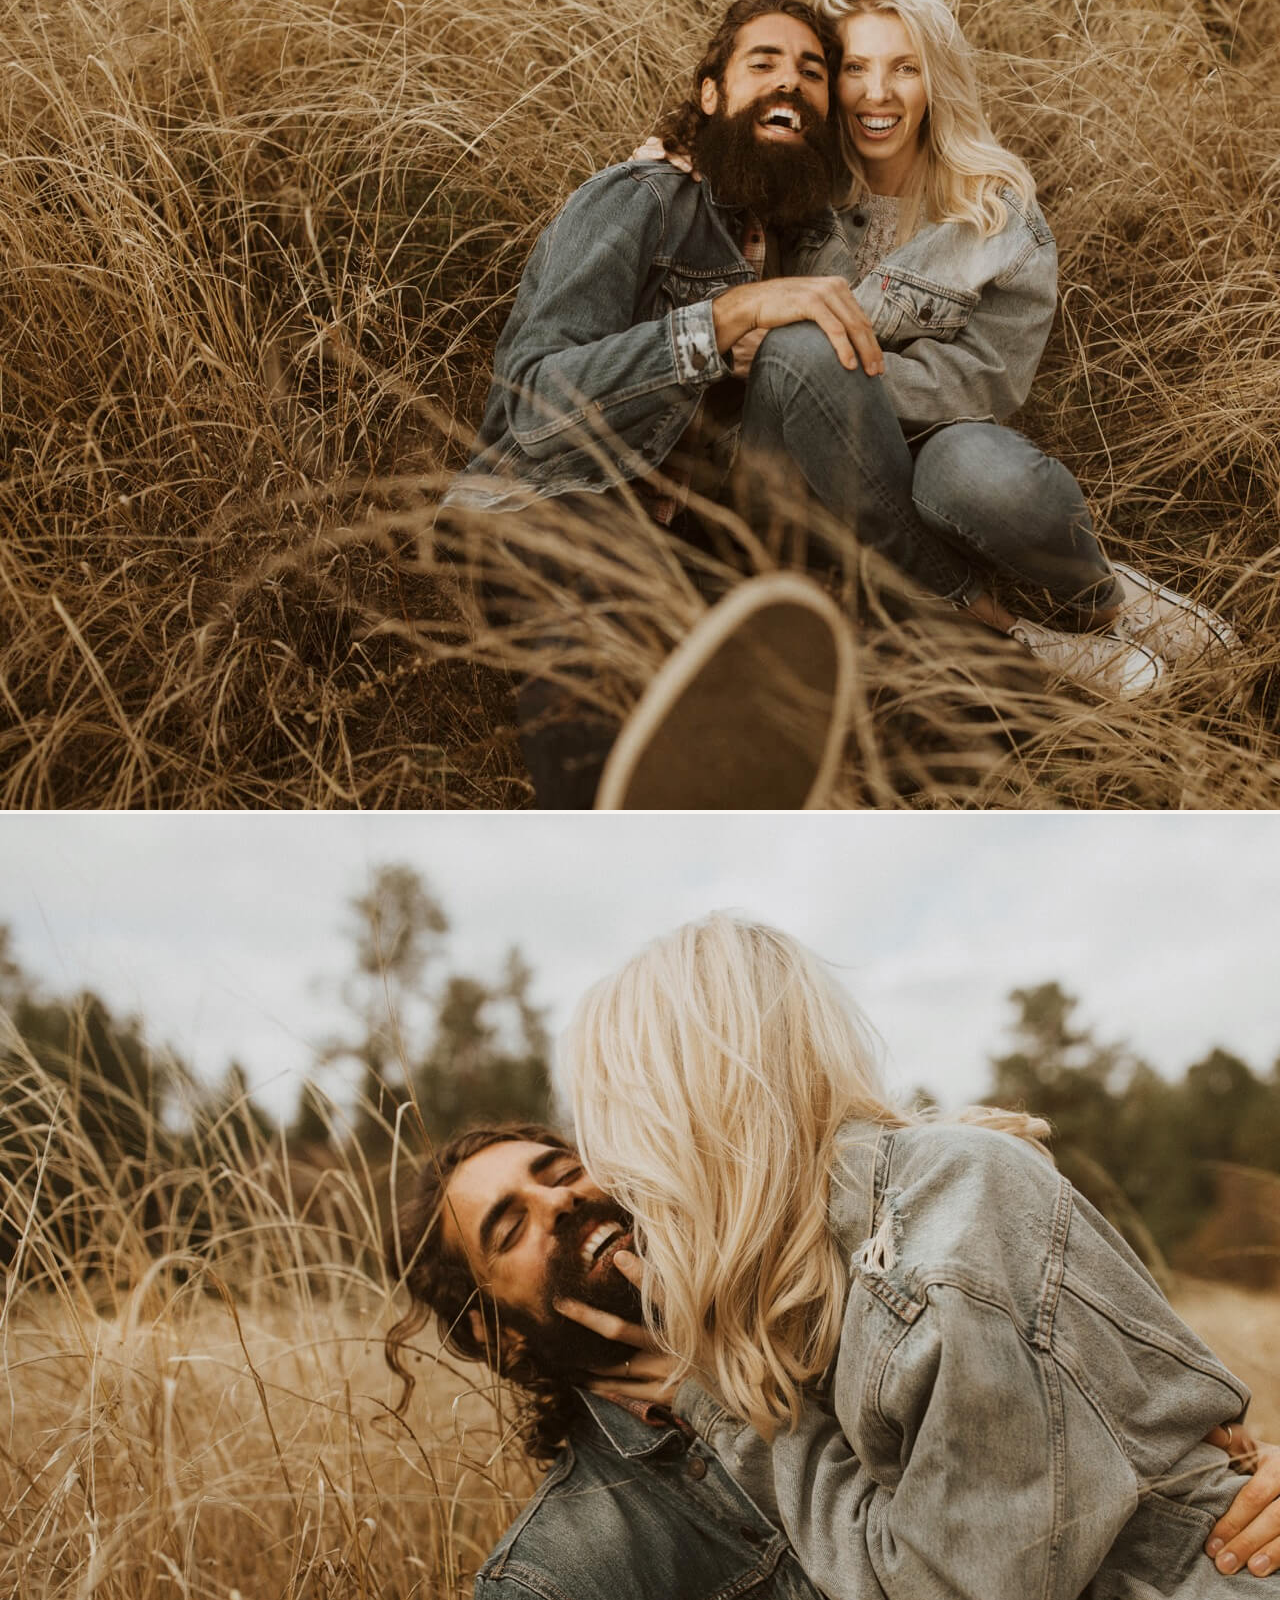
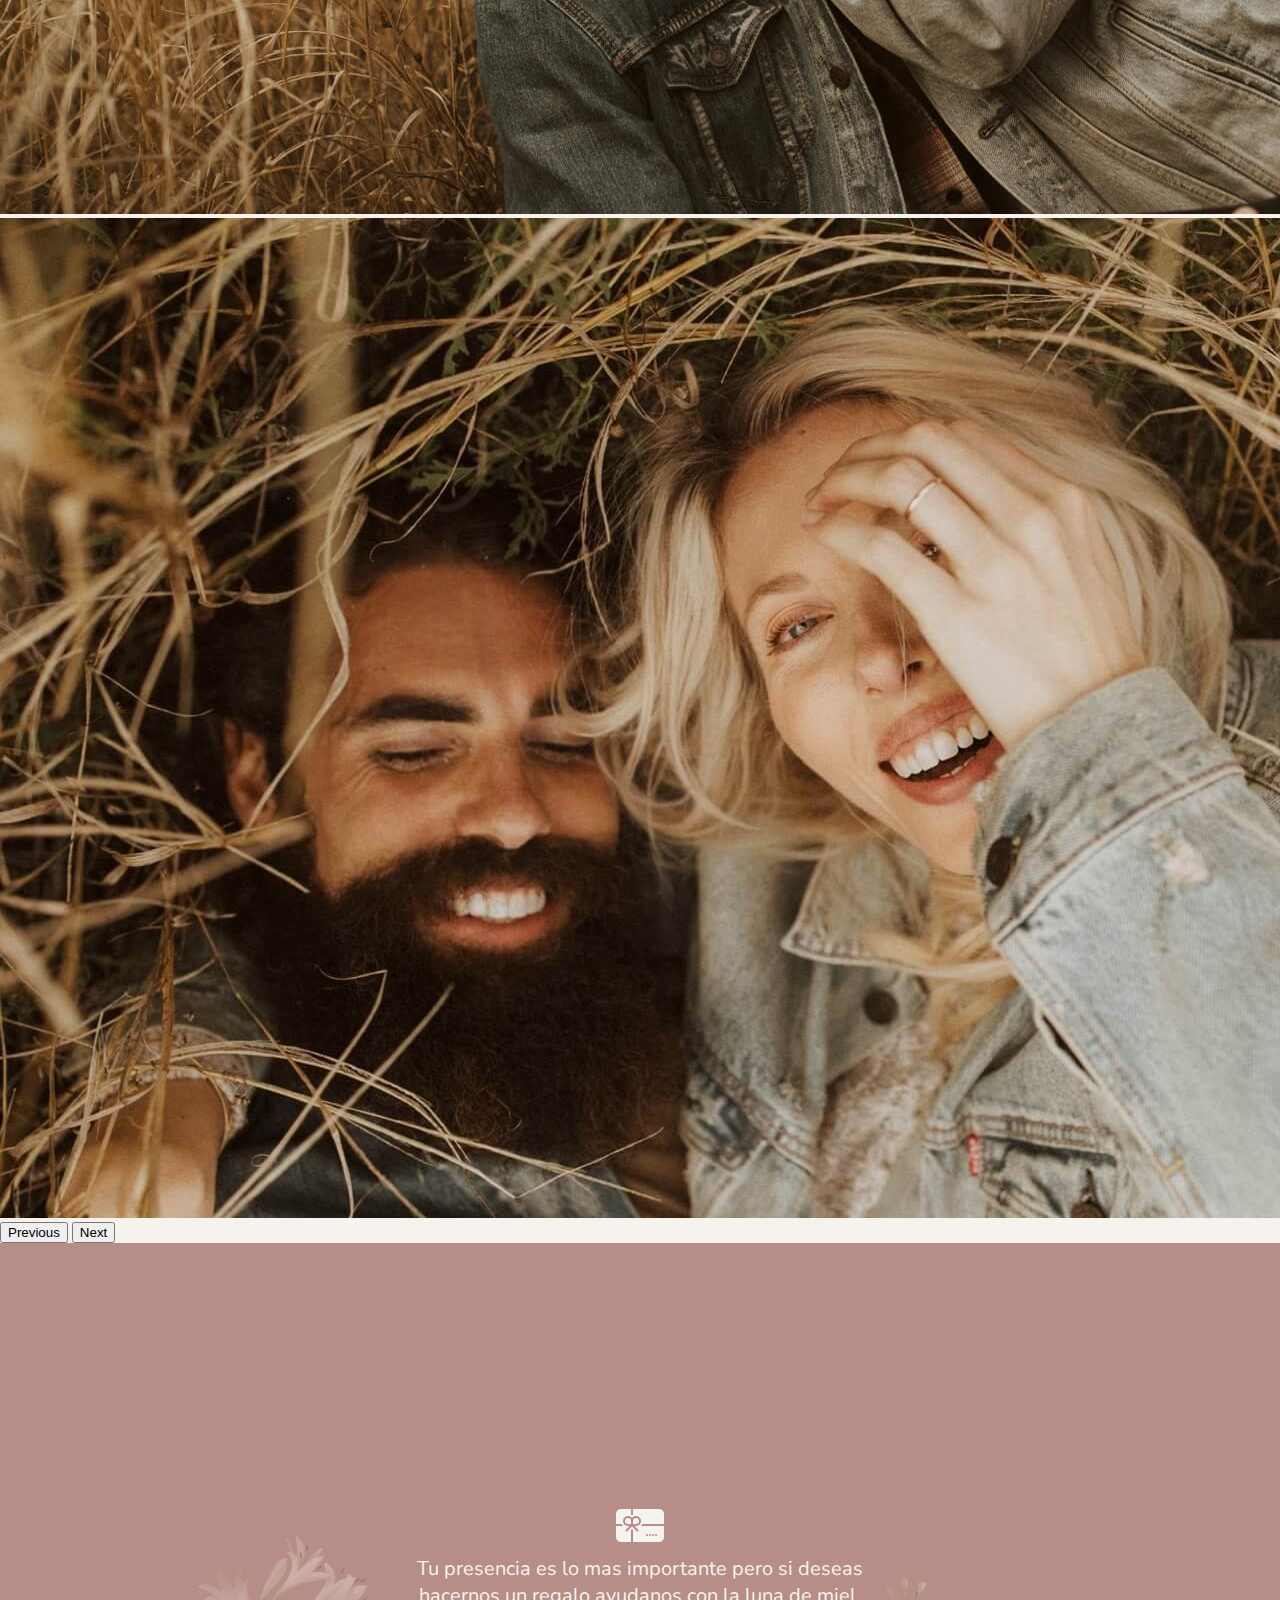
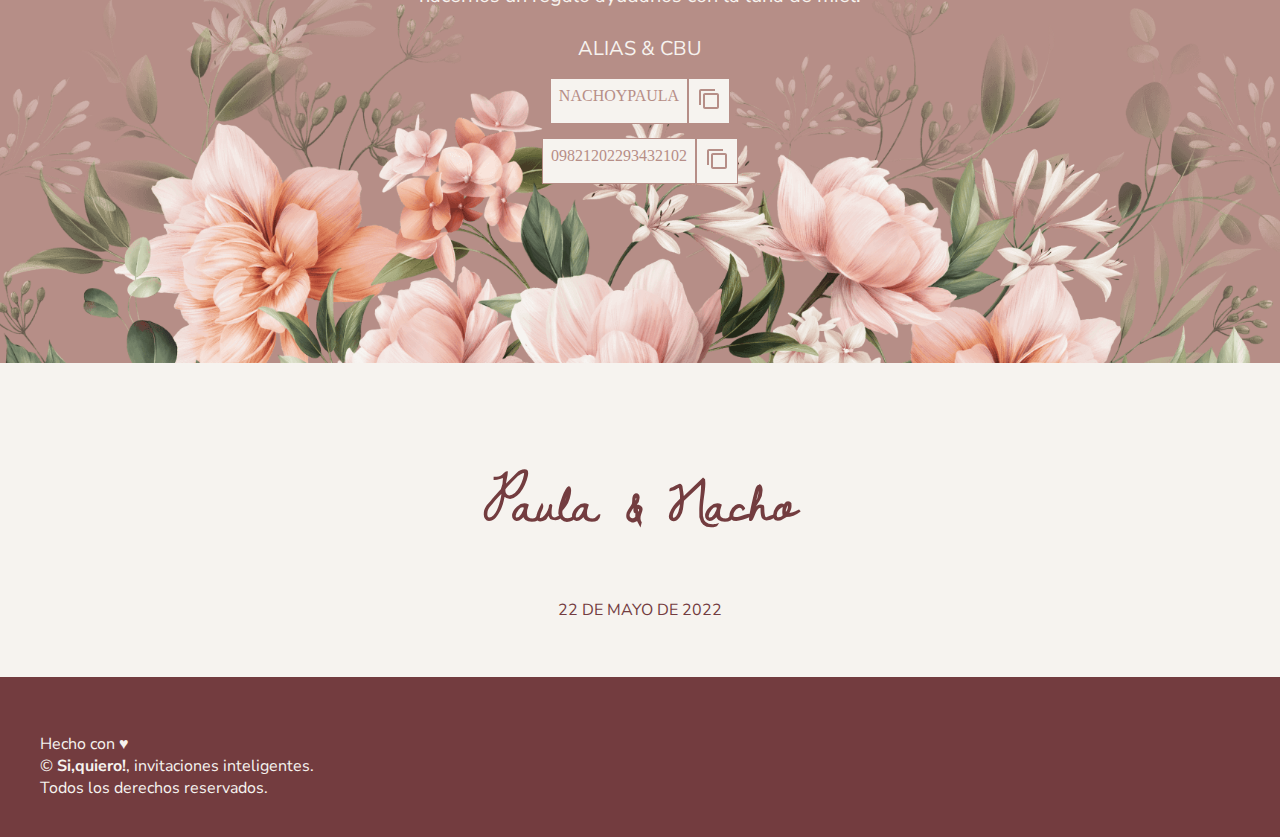
==== commit 36e1ad04: "ACTUALIZACION STORY" ====
--- a/index.html
+++ b/index.html
@@ -31,6 +31,16 @@
         <script src="countdown.js"></script>
     </div>
     <main>
+      <div class="lovestory">
+        <div class="lovestory-text">
+            <h2>  Nuestra historia de amor...</h2>
+            <p>
+              Hace 14 años hizo su jugada el destino y nos conocimos en la escuela, desde ese momento construimos nuestra historia, crecimos, nos acompañamos  y jamás nos soltamos.
+              Hace 3 años formamos un hogar y hoy decidimos dar un sello especial con nuestra boda, planeamos este momento con todo nuestra dedicación y amor, si estás leyendo esto es porque sos parte de nuestra historia, queremos festejar con vos este día tan especial para nosotros. ❤️
+            </p>
+        </div>
+        <div class="lovestory-img"></div>
+    </div>
 
     
         <div class="info">
--- a/style.css
+++ b/style.css
@@ -175,7 +175,7 @@
     background-color: var(--color-terciario);
     width: 100%;
     height: 80vh;
-    padding: 50px;
+    padding: 70px;
     margin:auto;
     background-image: url(./background/background2.png);
     background-position: center;
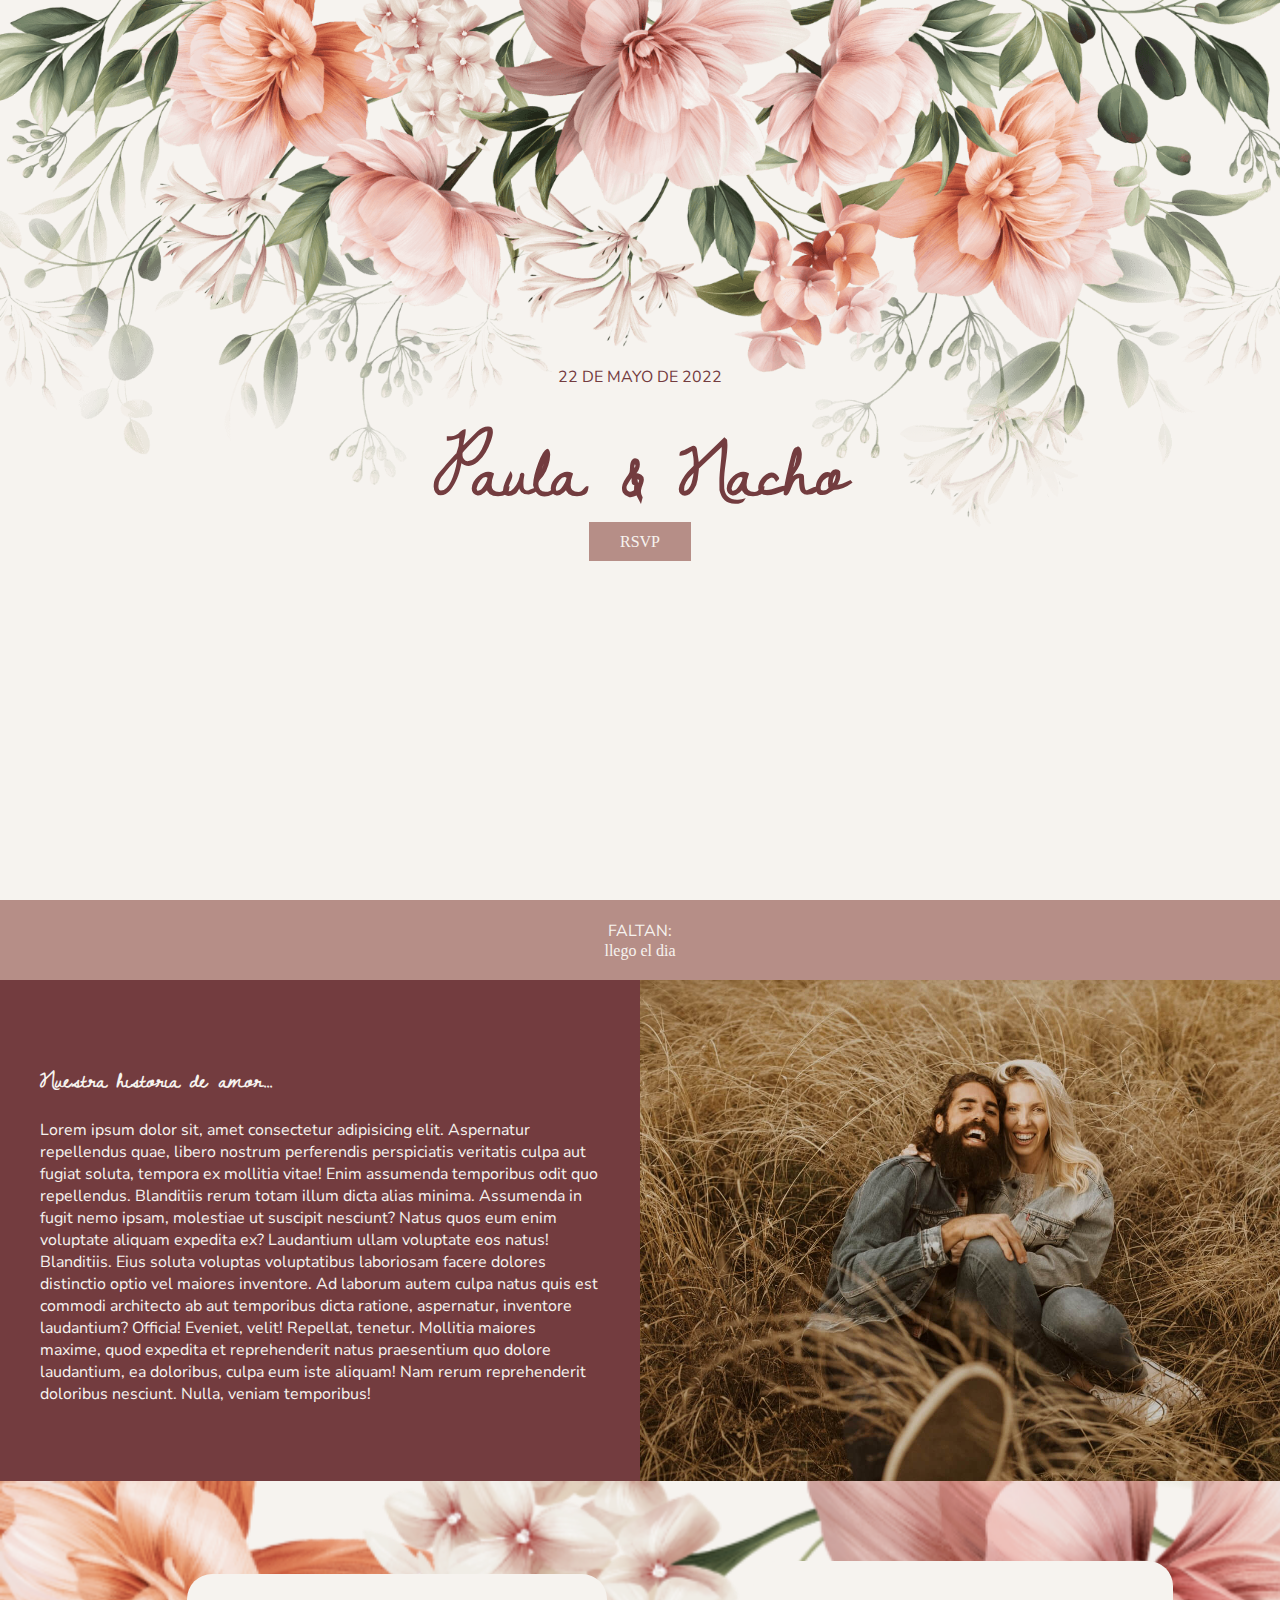
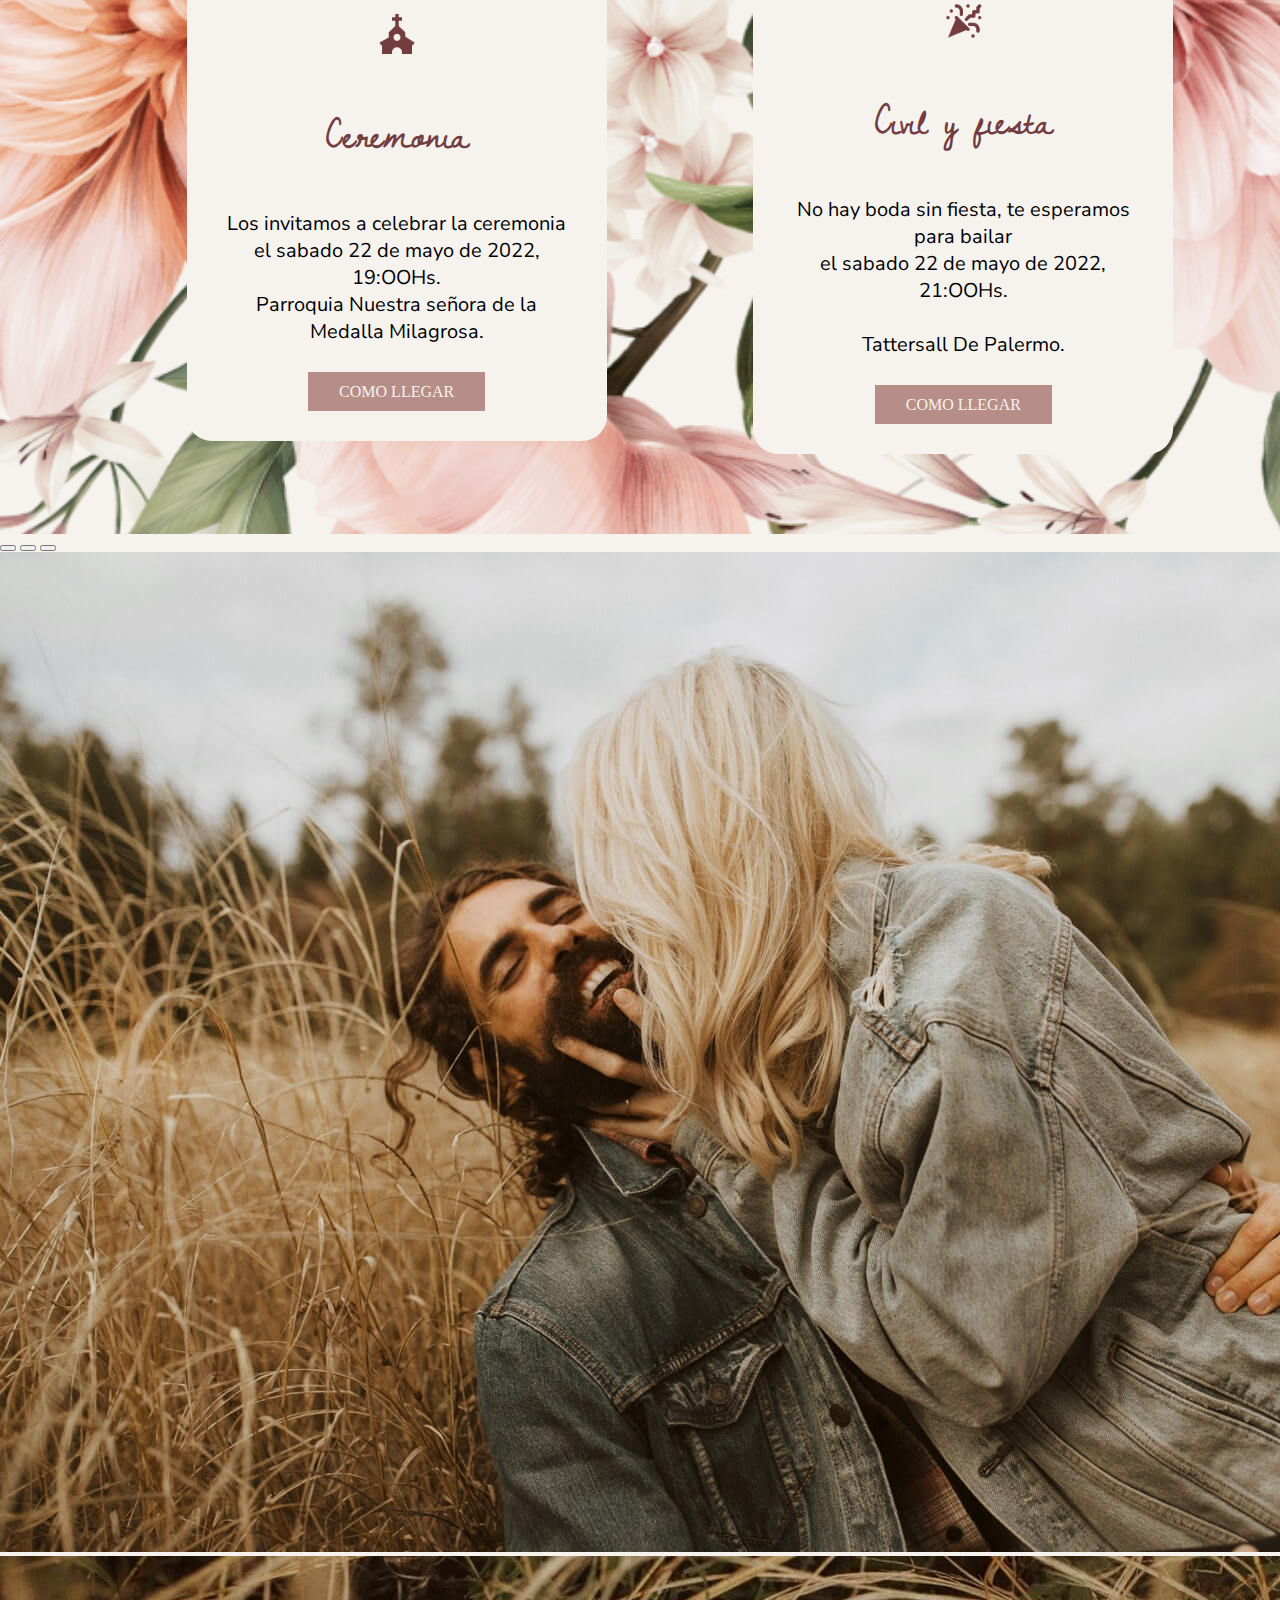
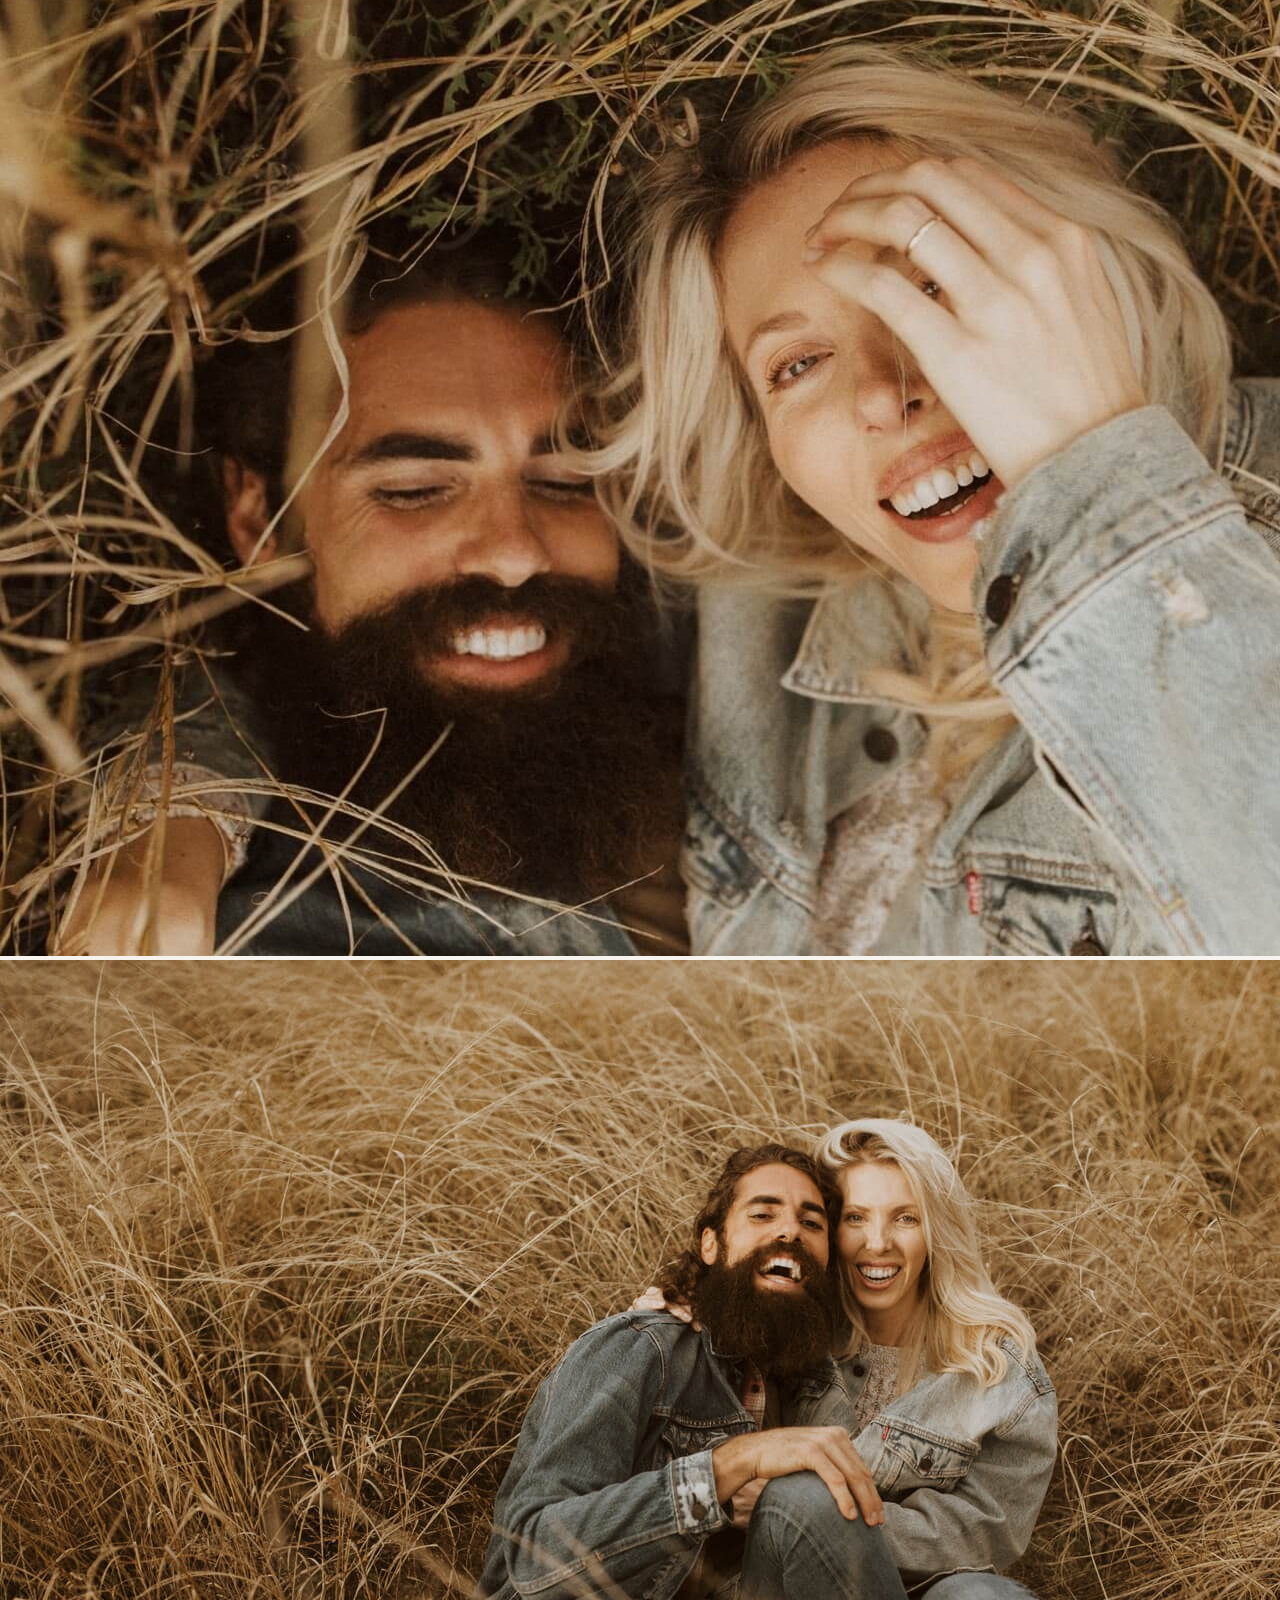
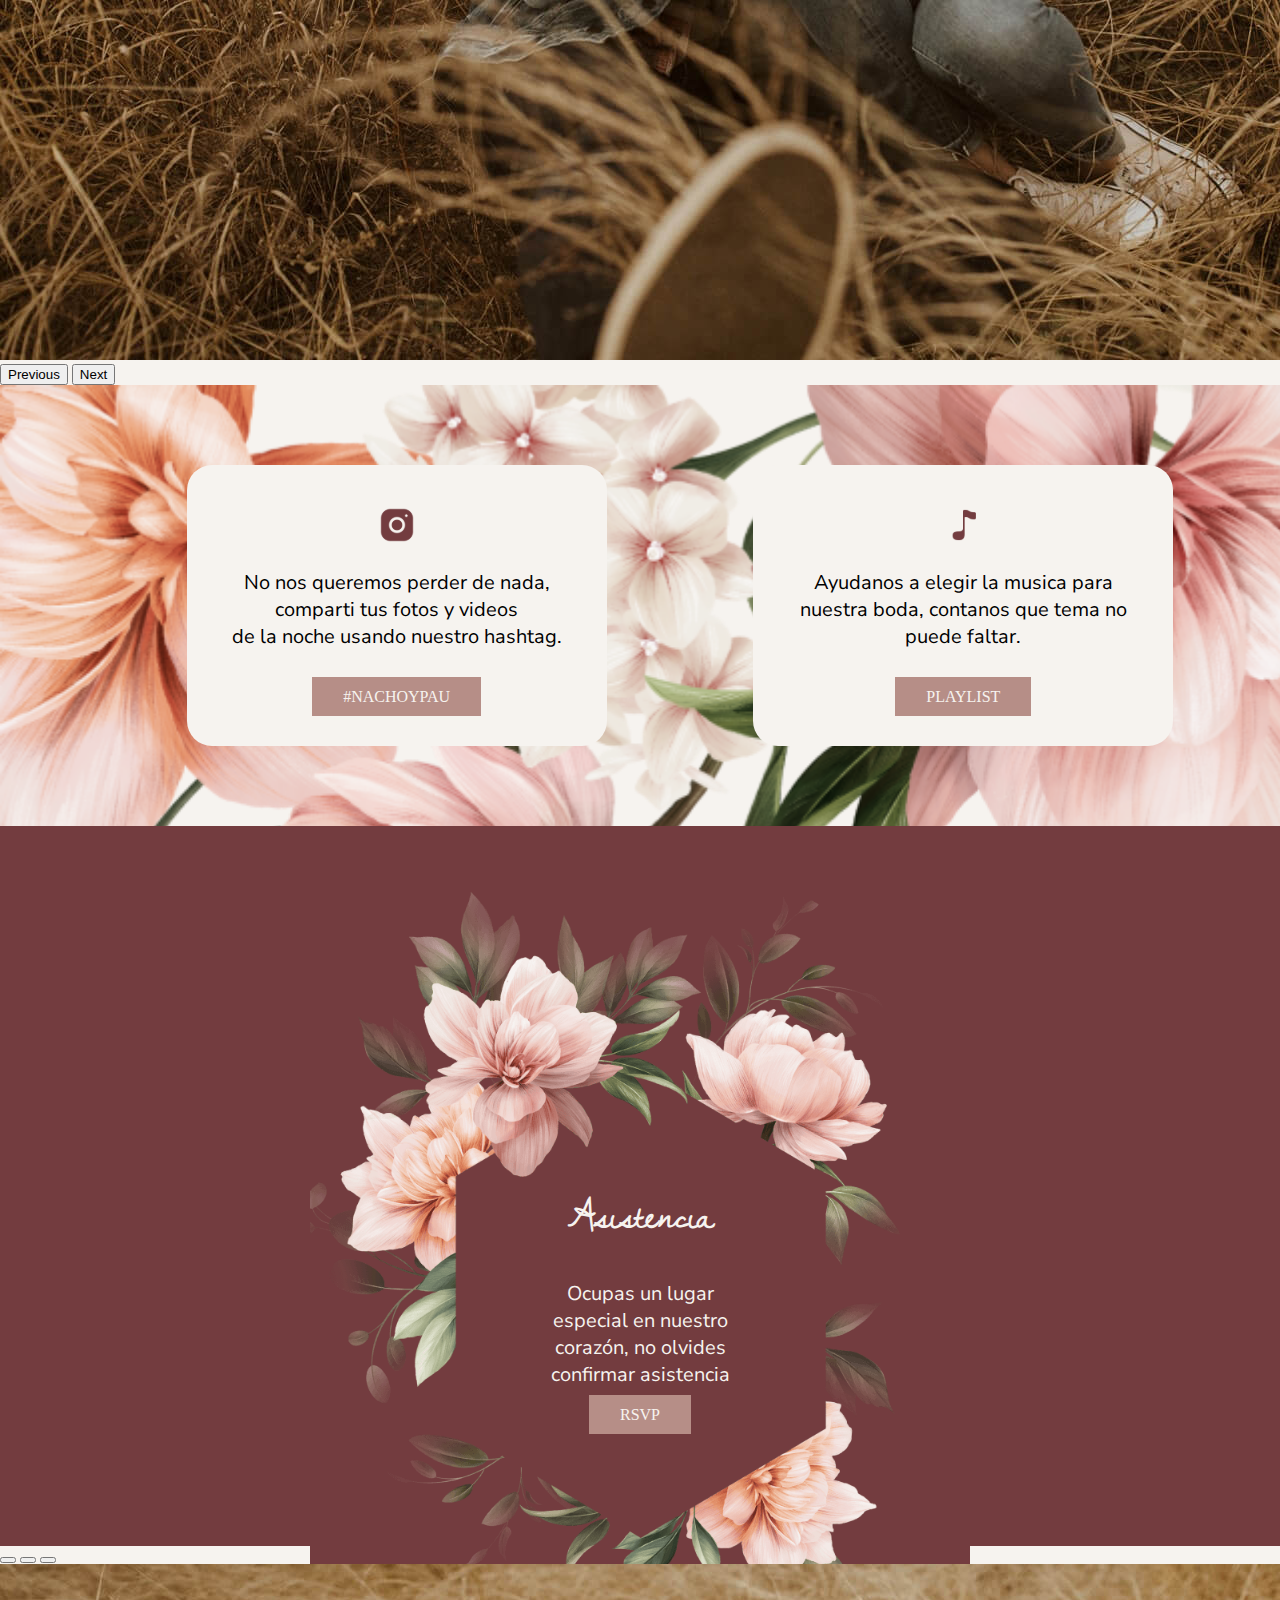
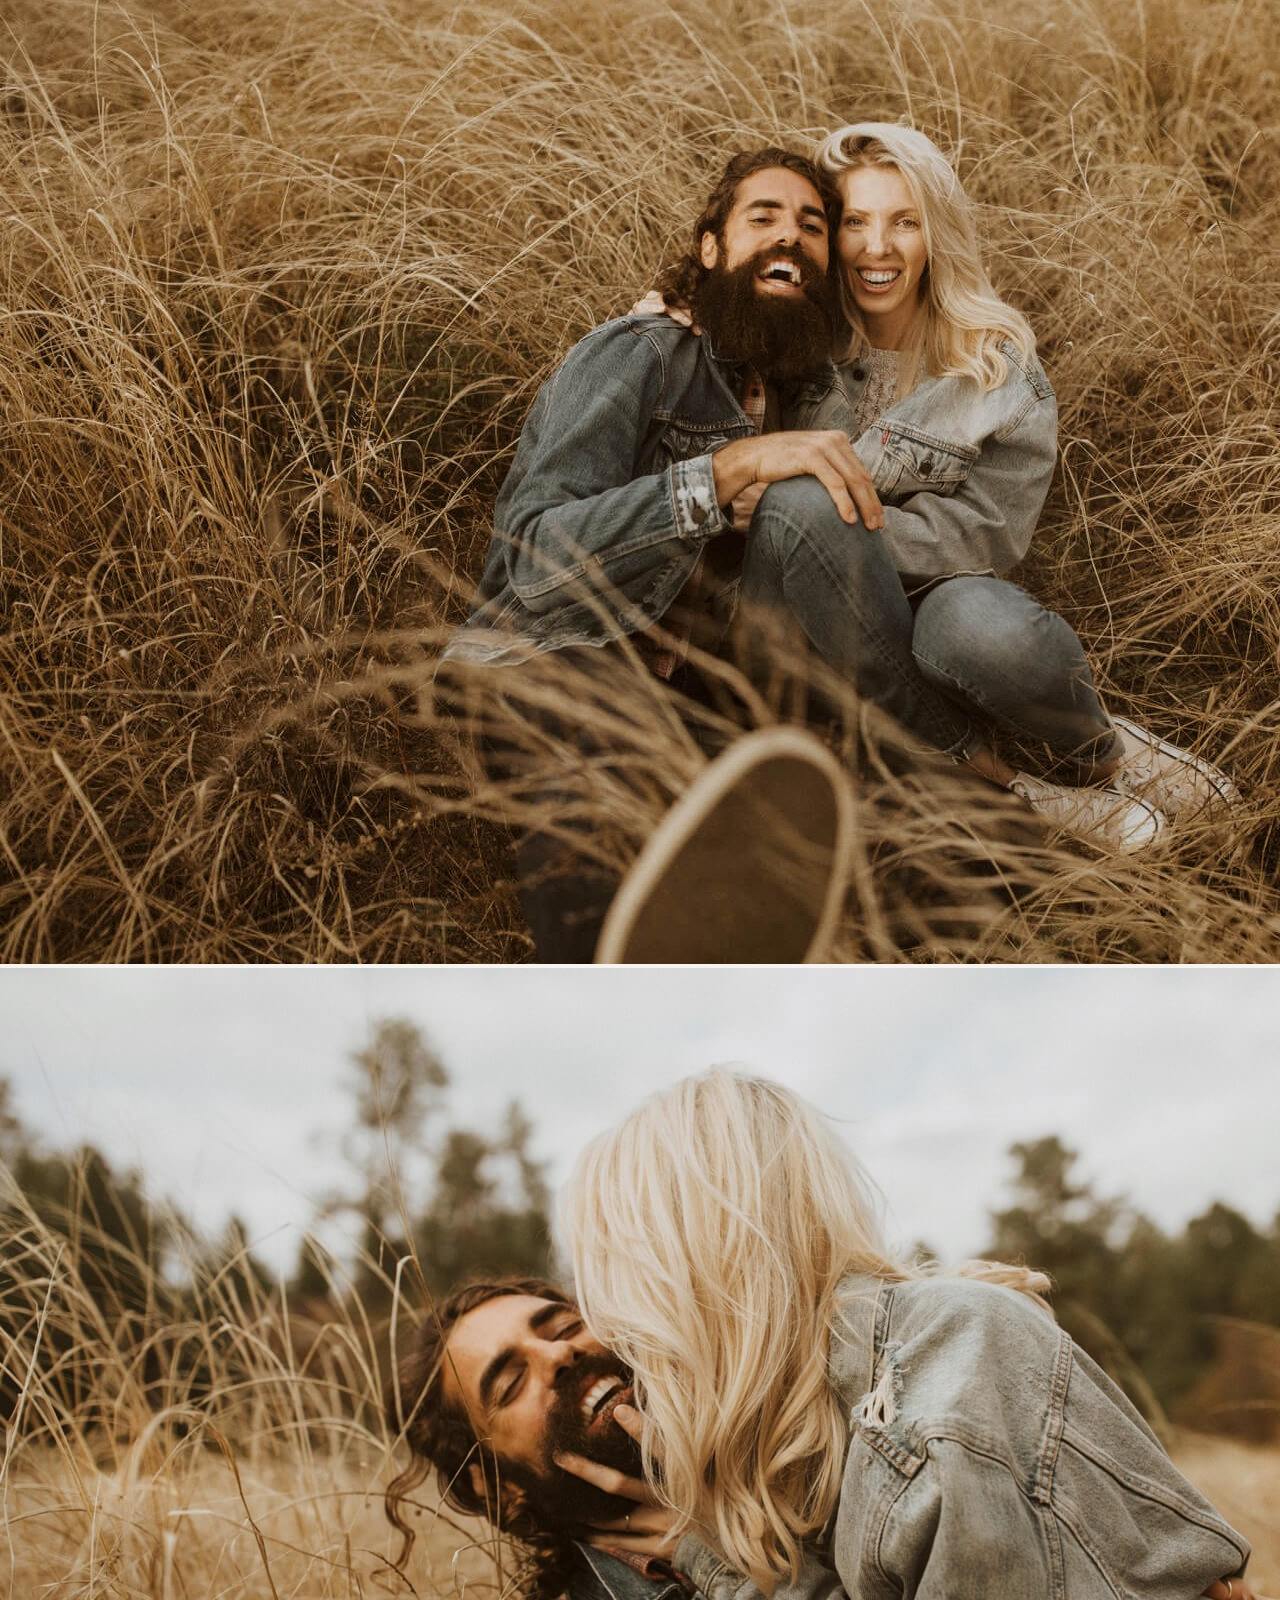
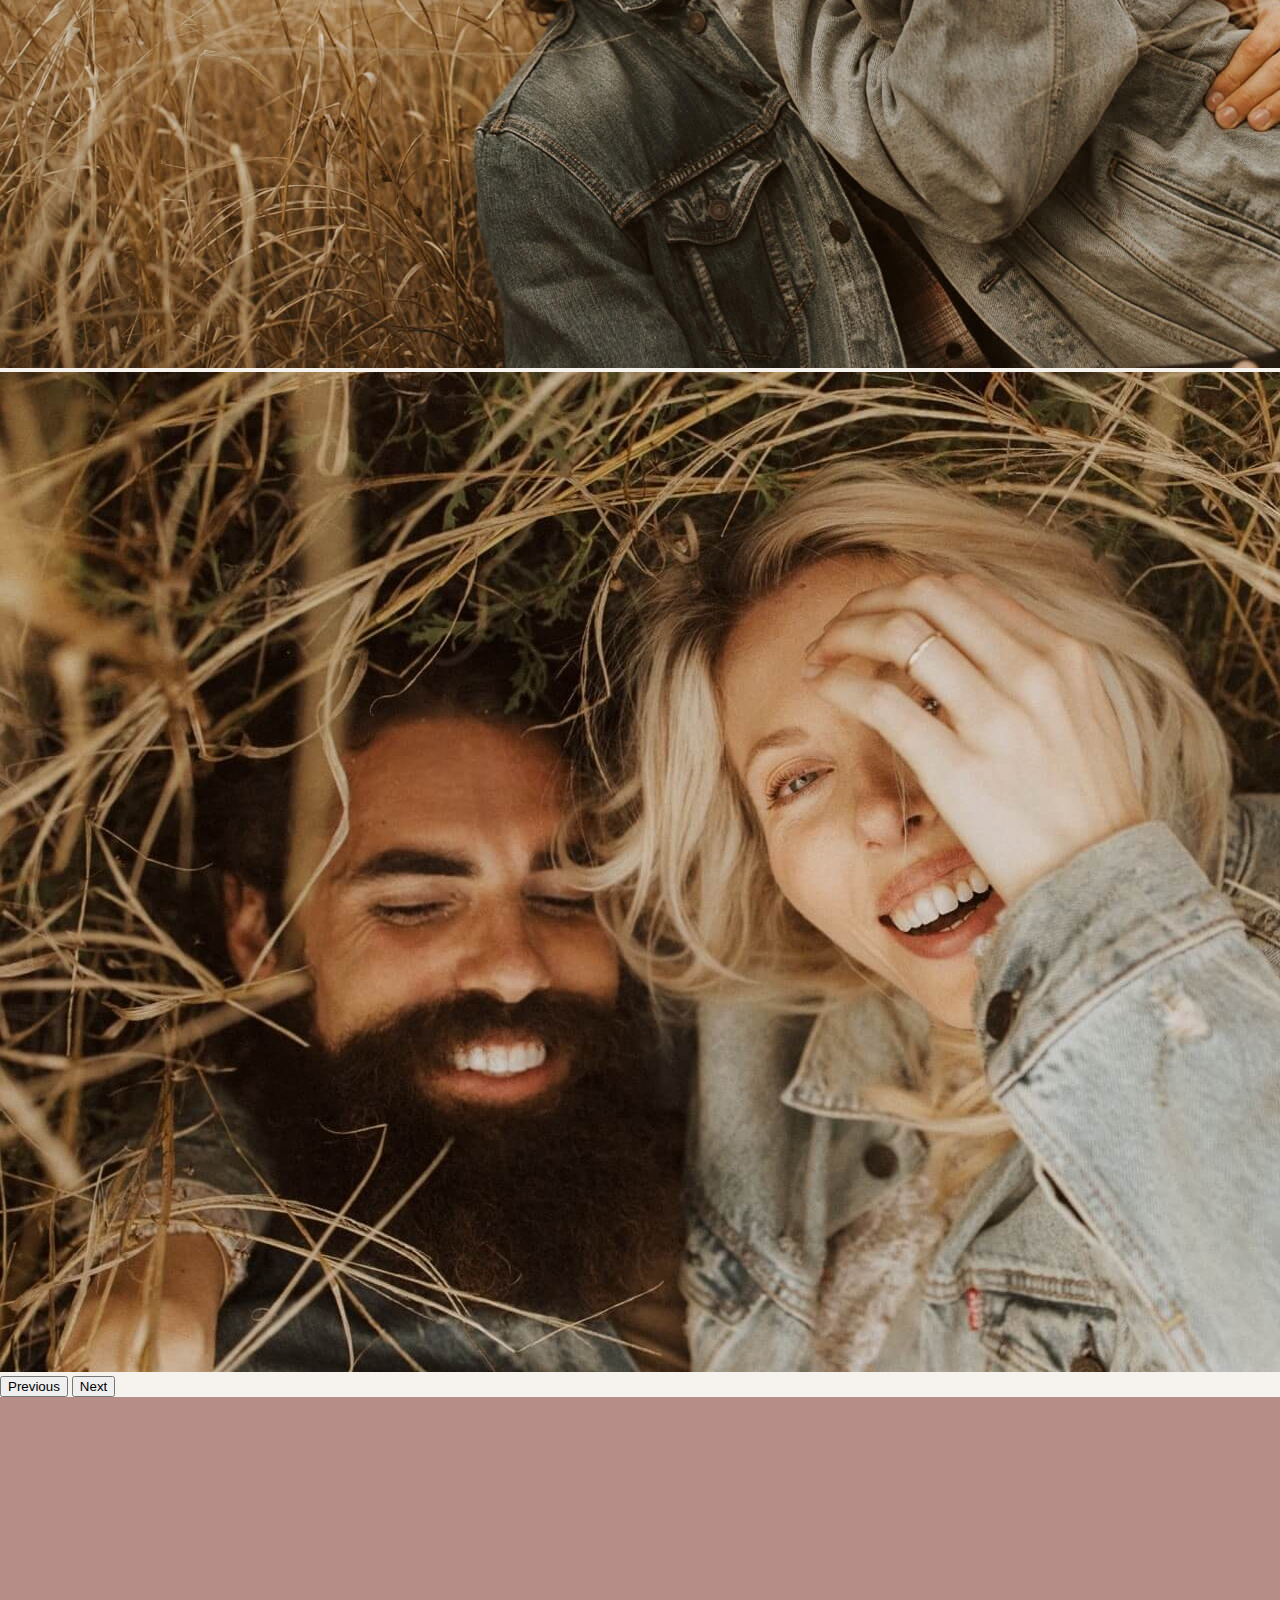
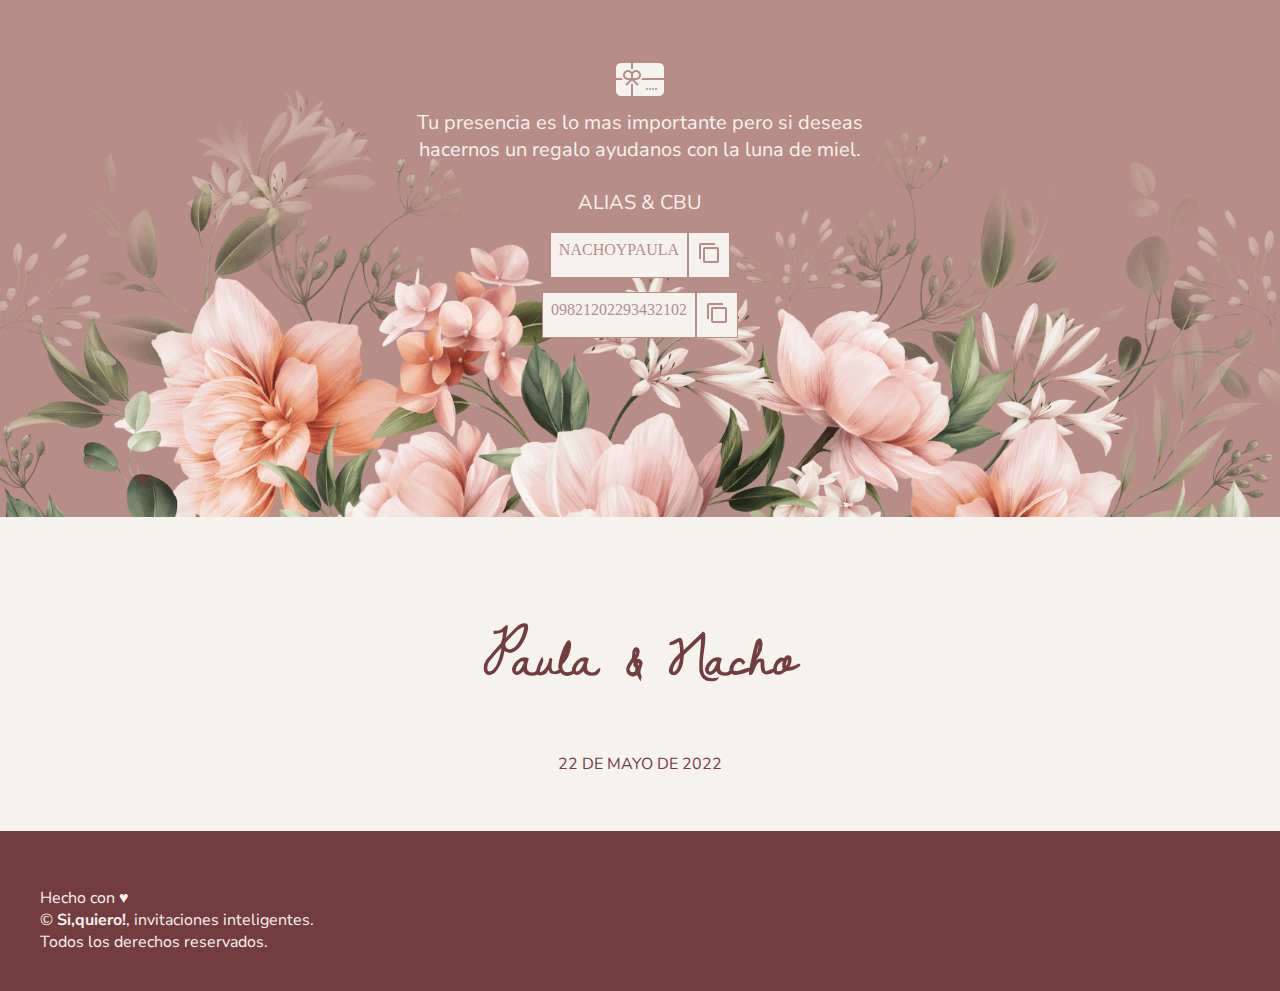
==== commit f2fc991d: "histroia" ====
--- a/index.html
+++ b/index.html
@@ -35,8 +35,10 @@
         <div class="lovestory-text">
             <h2>  Nuestra historia de amor...</h2>
             <p>
-              Hace 14 años hizo su jugada el destino y nos conocimos en la escuela, desde ese momento construimos nuestra historia, crecimos, nos acompañamos  y jamás nos soltamos.
-              Hace 3 años formamos un hogar y hoy decidimos dar un sello especial con nuestra boda, planeamos este momento con todo nuestra dedicación y amor, si estás leyendo esto es porque sos parte de nuestra historia, queremos festejar con vos este día tan especial para nosotros. ❤️
+              Lorem ipsum dolor sit, amet consectetur adipisicing elit. Aspernatur repellendus quae, libero nostrum perferendis perspiciatis veritatis culpa aut fugiat soluta, tempora ex mollitia vitae! Enim assumenda temporibus odit quo repellendus.
+              Blanditiis rerum totam illum dicta alias minima. Assumenda in fugit nemo ipsam, molestiae ut suscipit nesciunt? Natus quos eum enim voluptate aliquam expedita ex? Laudantium ullam voluptate eos natus! Blanditiis.
+              Eius soluta voluptas voluptatibus laboriosam facere dolores distinctio optio vel maiores inventore. Ad laborum autem culpa natus quis est commodi architecto ab aut temporibus dicta ratione, aspernatur, inventore laudantium? Officia!
+              Eveniet, velit! Repellat, tenetur. Mollitia maiores maxime, quod expedita et reprehenderit natus praesentium quo dolore laudantium, ea doloribus, culpa eum iste aliquam! Nam rerum reprehenderit doloribus nesciunt. Nulla, veniam temporibus!
             </p>
         </div>
         <div class="lovestory-img"></div>
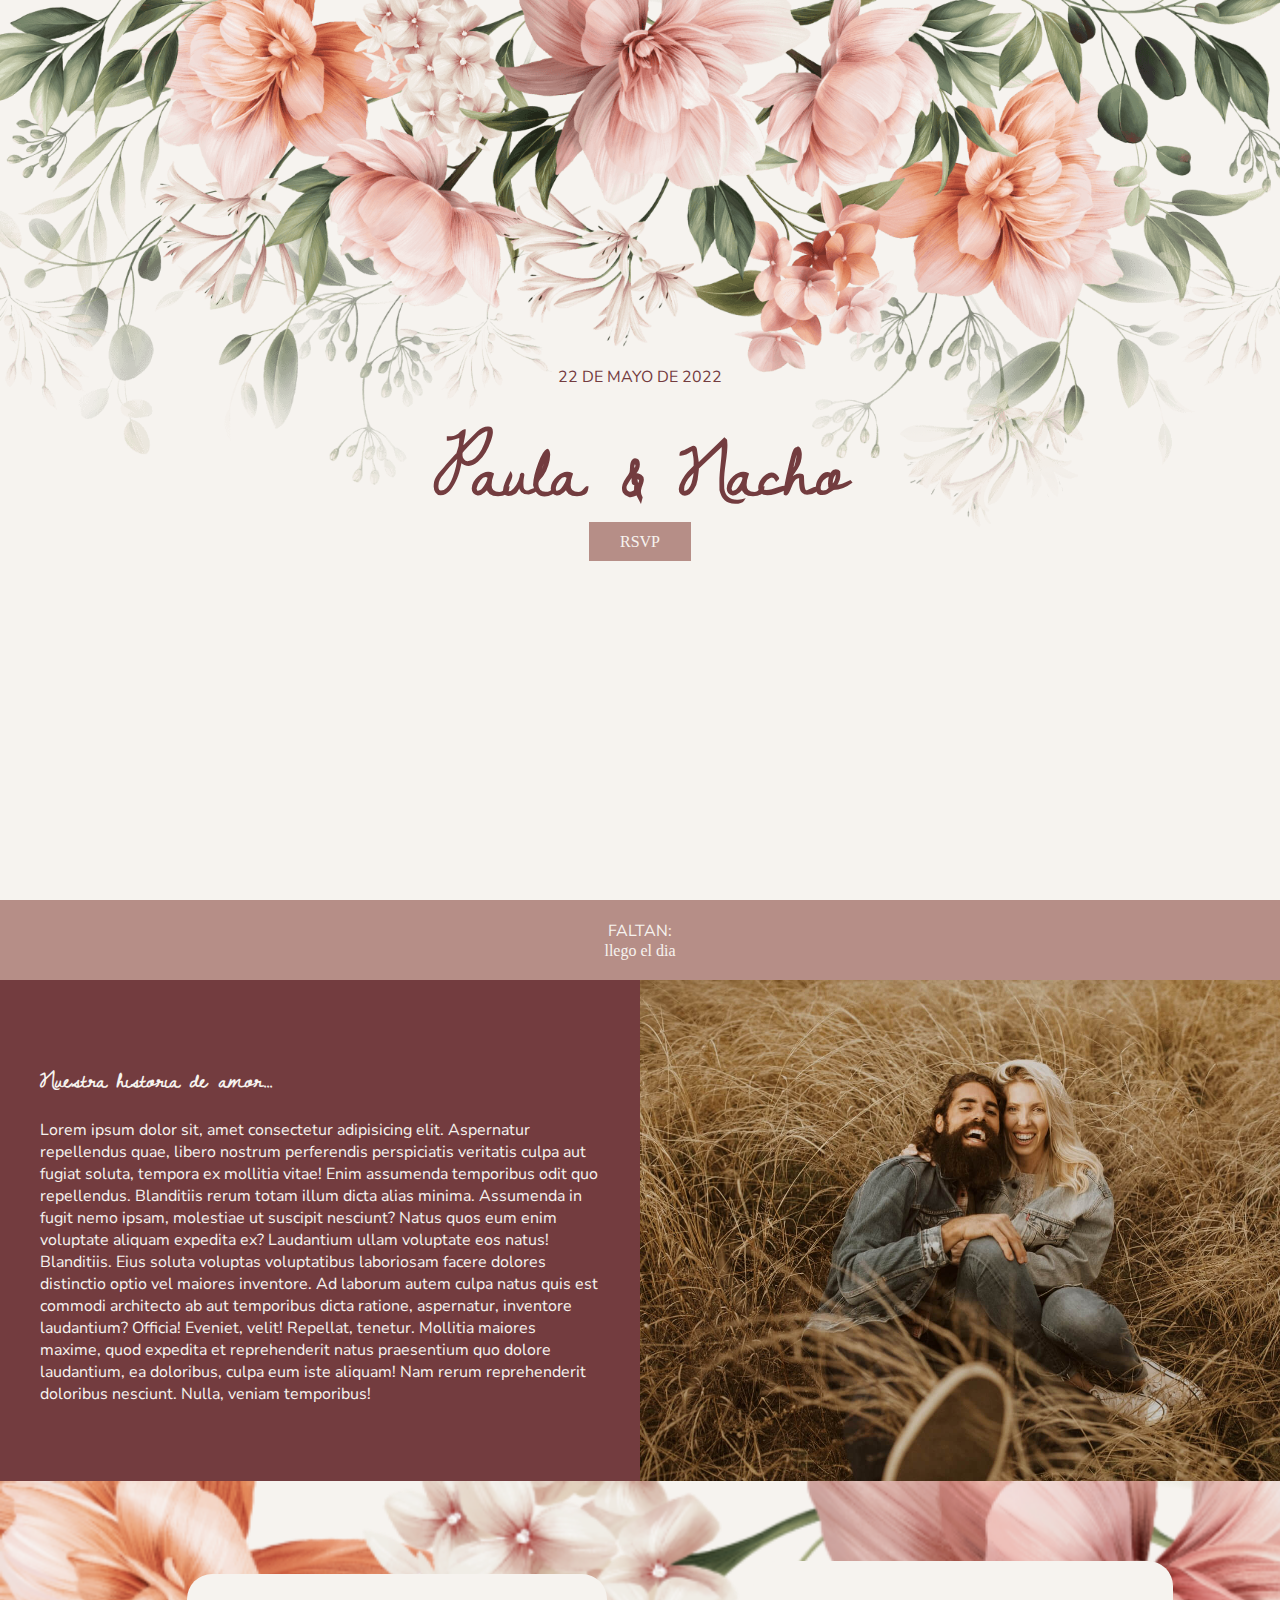
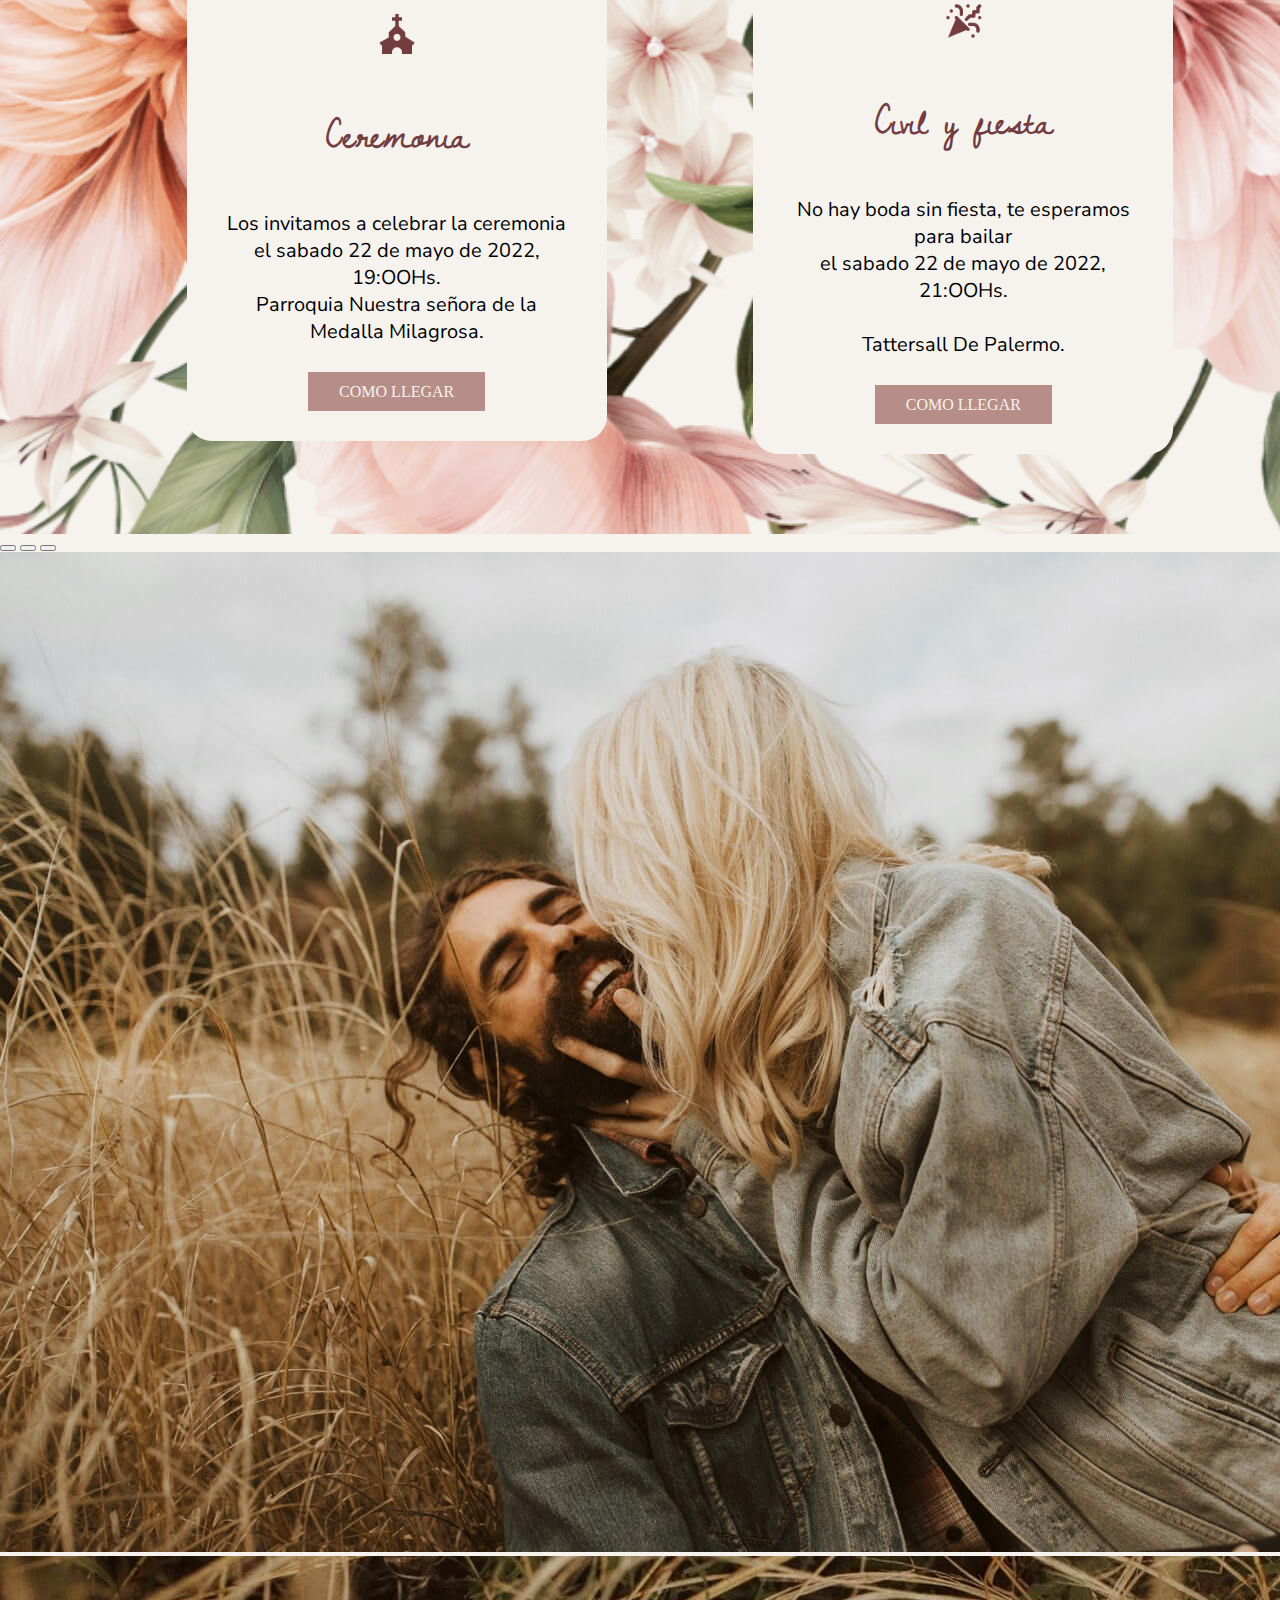
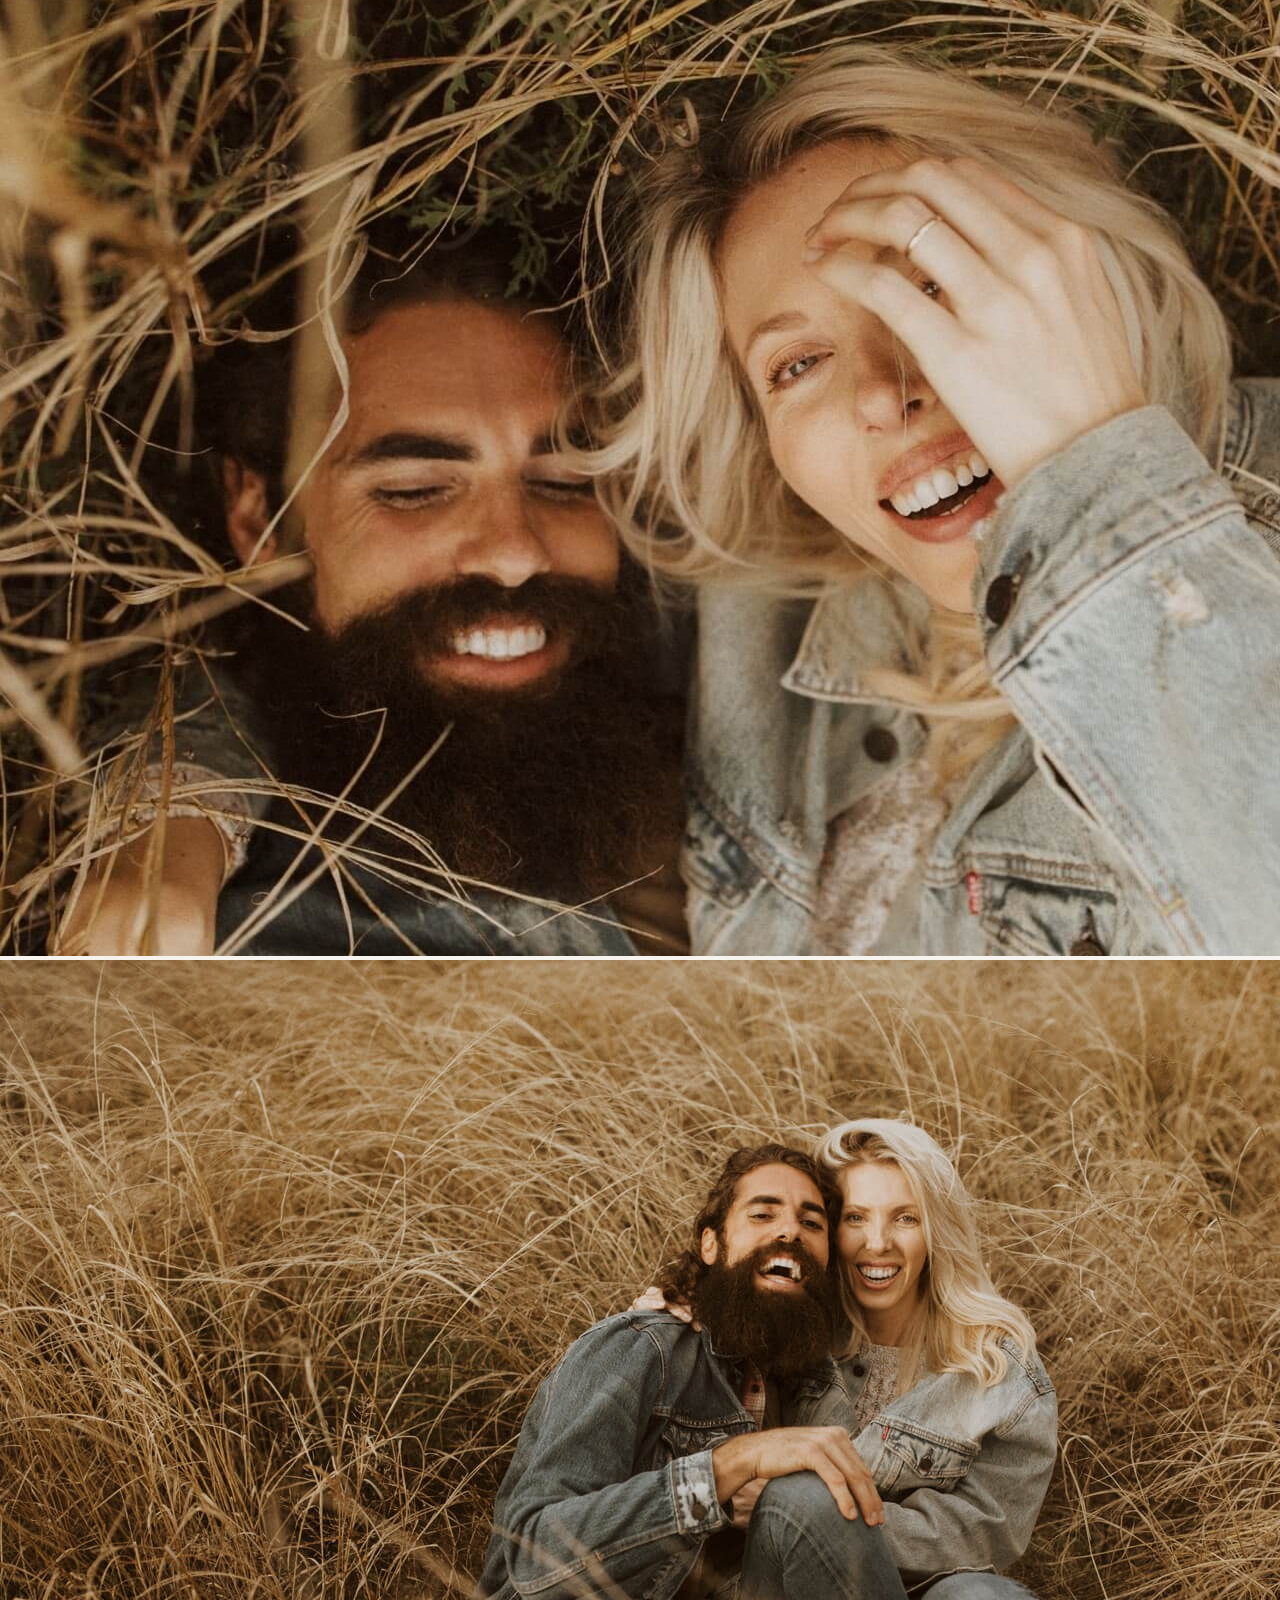
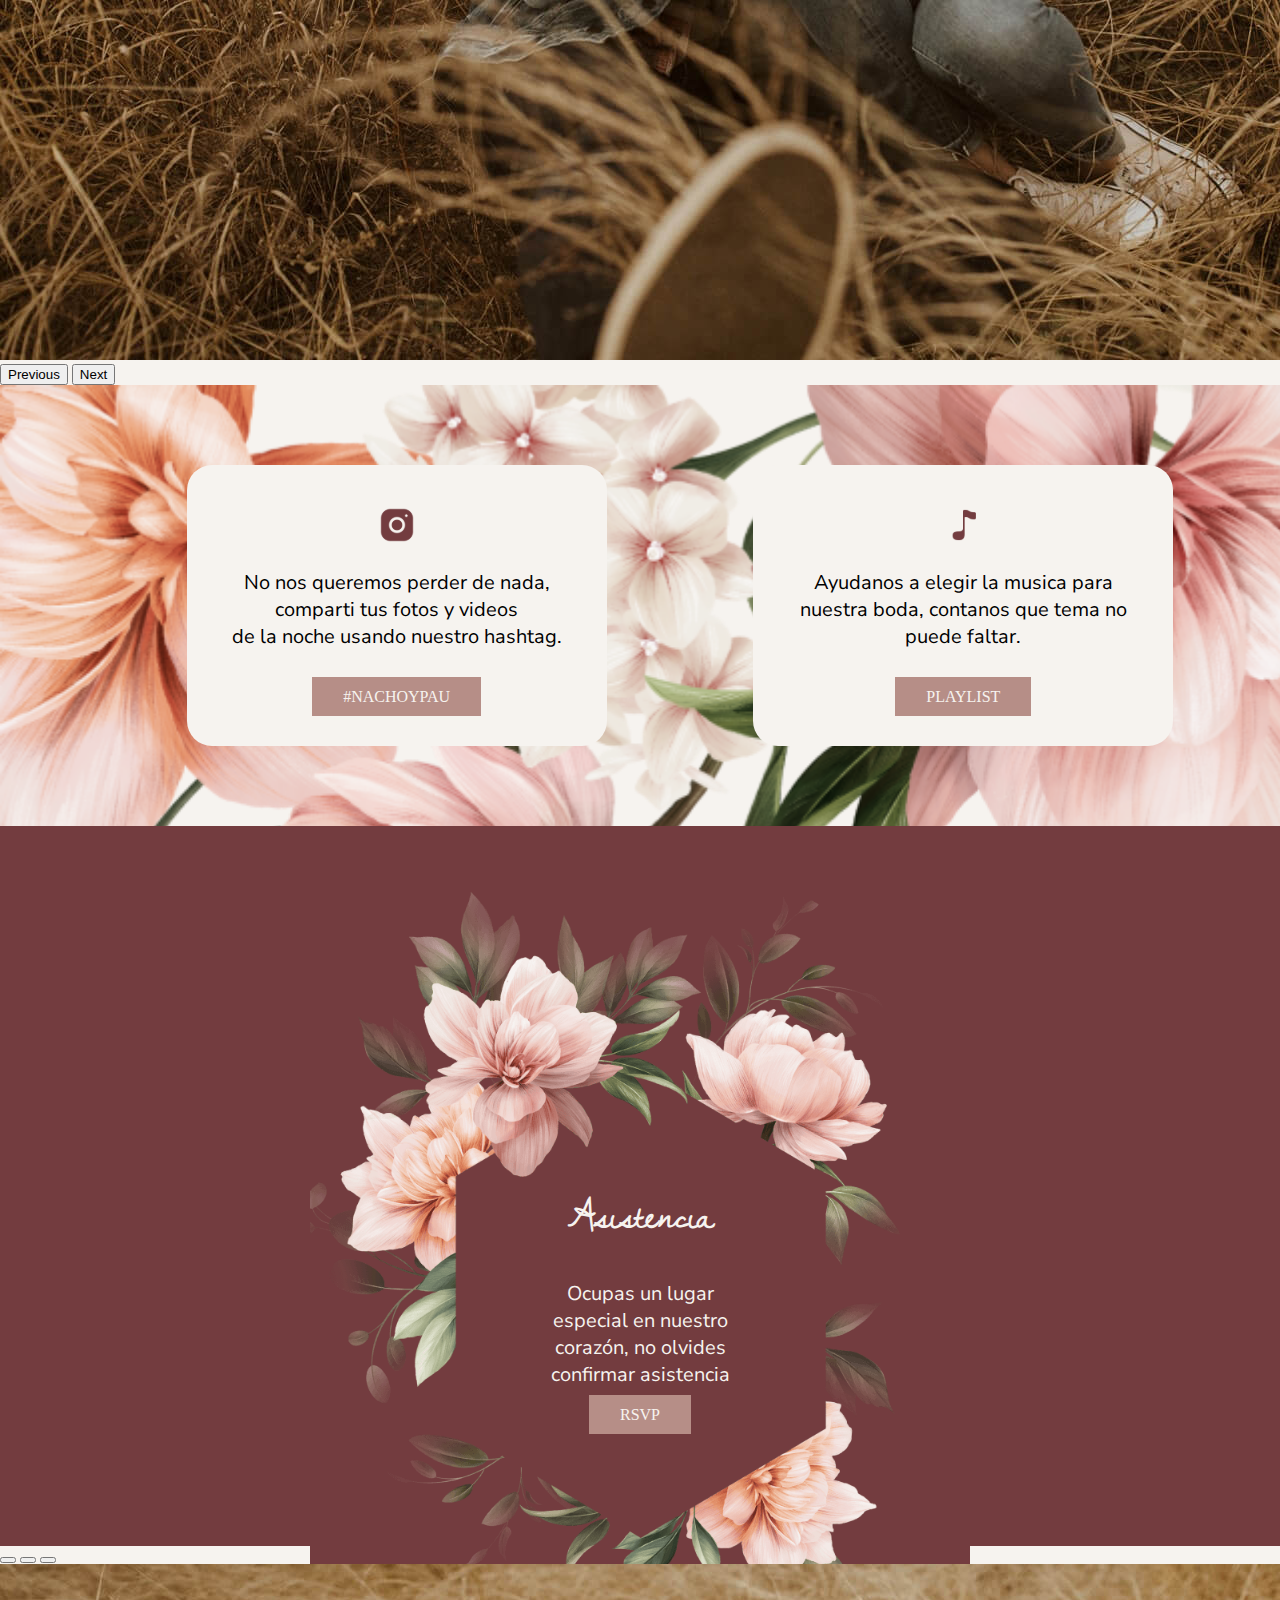
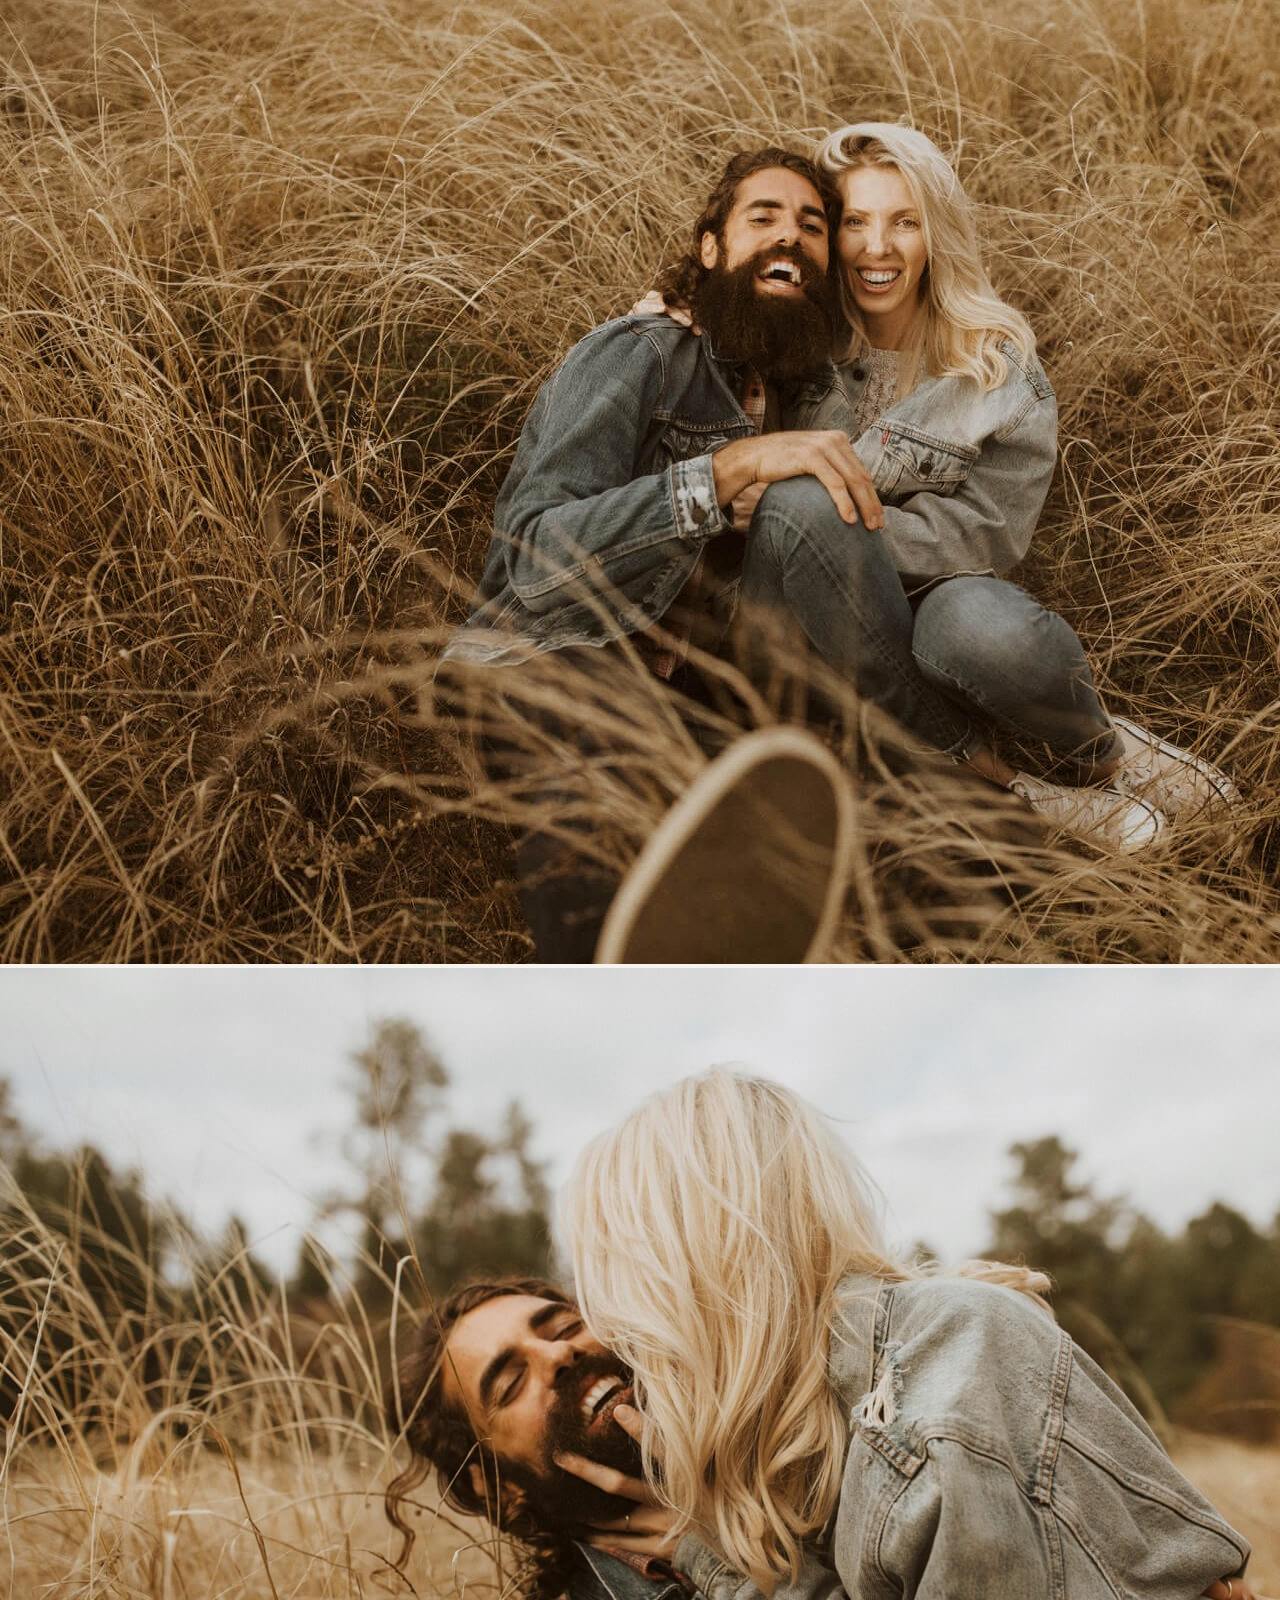
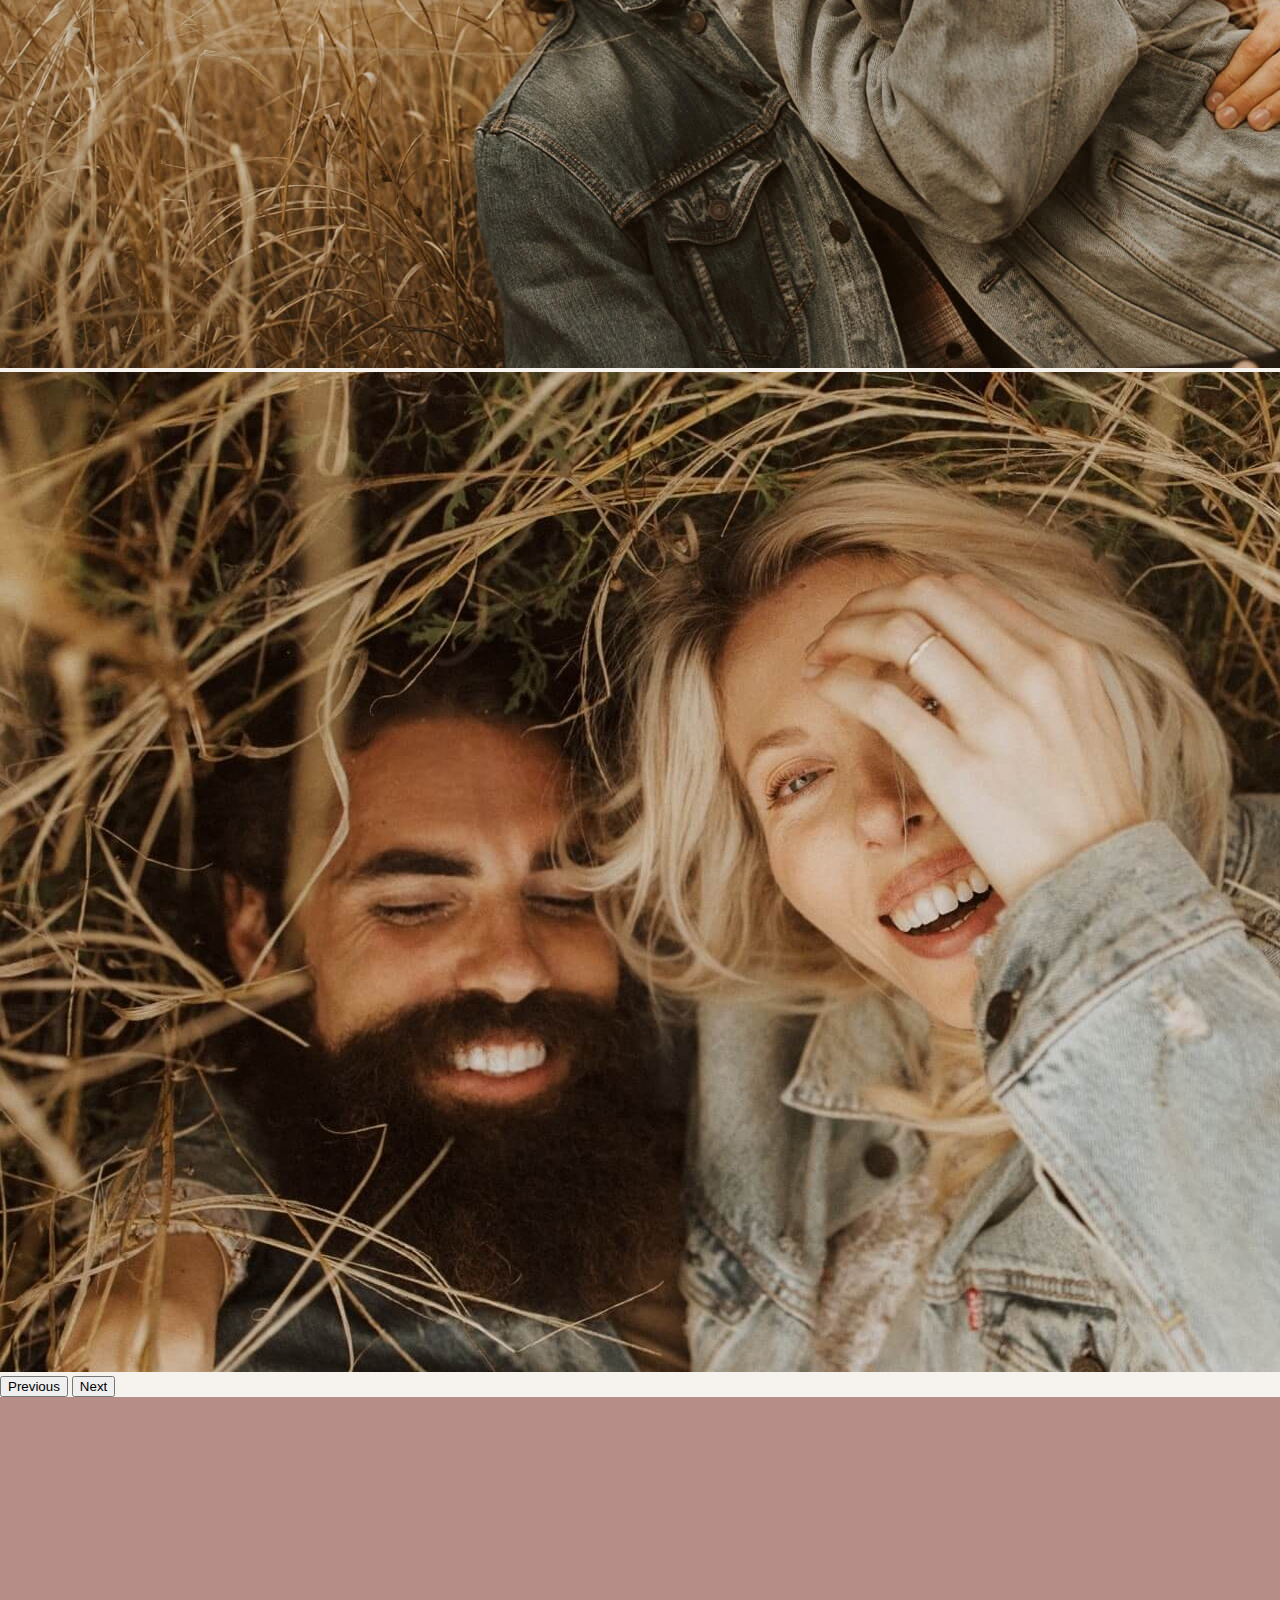
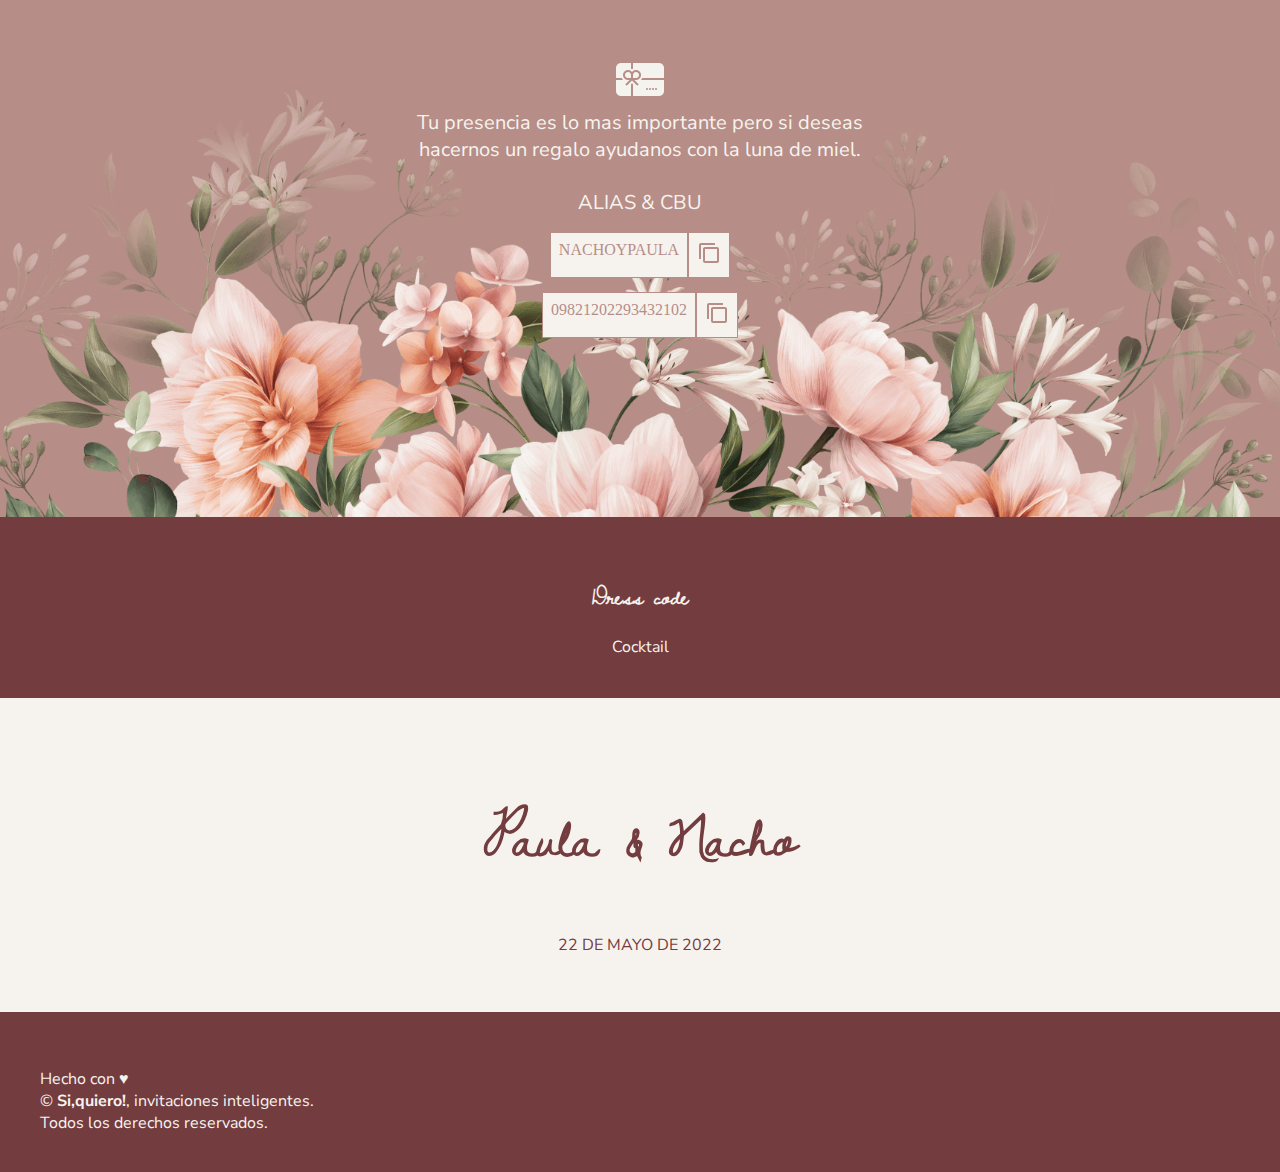
==== commit 50ef3876: "actualizacion" ====
--- a/index.html
+++ b/index.html
@@ -177,6 +177,11 @@
       </div>
     </div>
 
+    <div class="dresscode">
+      <h2>Dress code</h2>
+      <p>Cocktail</p>
+    </div>
+
     <div class="final">
       <div class="end">
         <h2 class="nombres">Paula & Nacho</h2>
--- a/style.css
+++ b/style.css
@@ -210,7 +210,16 @@
 
 }
 
-
+.dresscode {
+    background-color: var(--color-terciario);
+    color: var(--color-principal);
+    padding: 40px;
+    text-align: center;
+}
+.dresscode p {
+    padding: 0;
+    margin: 0;
+}
 .regalos {
     width: 100%;
     height: 80vh;
@@ -301,9 +310,11 @@
 
 }
 .final {
+    background-attachment: fixed;
     width: 100%;
     height: auto;
     background-color: var(--color-principal);
+    background-image:url(background/background1.png);
 
 }
 .end {
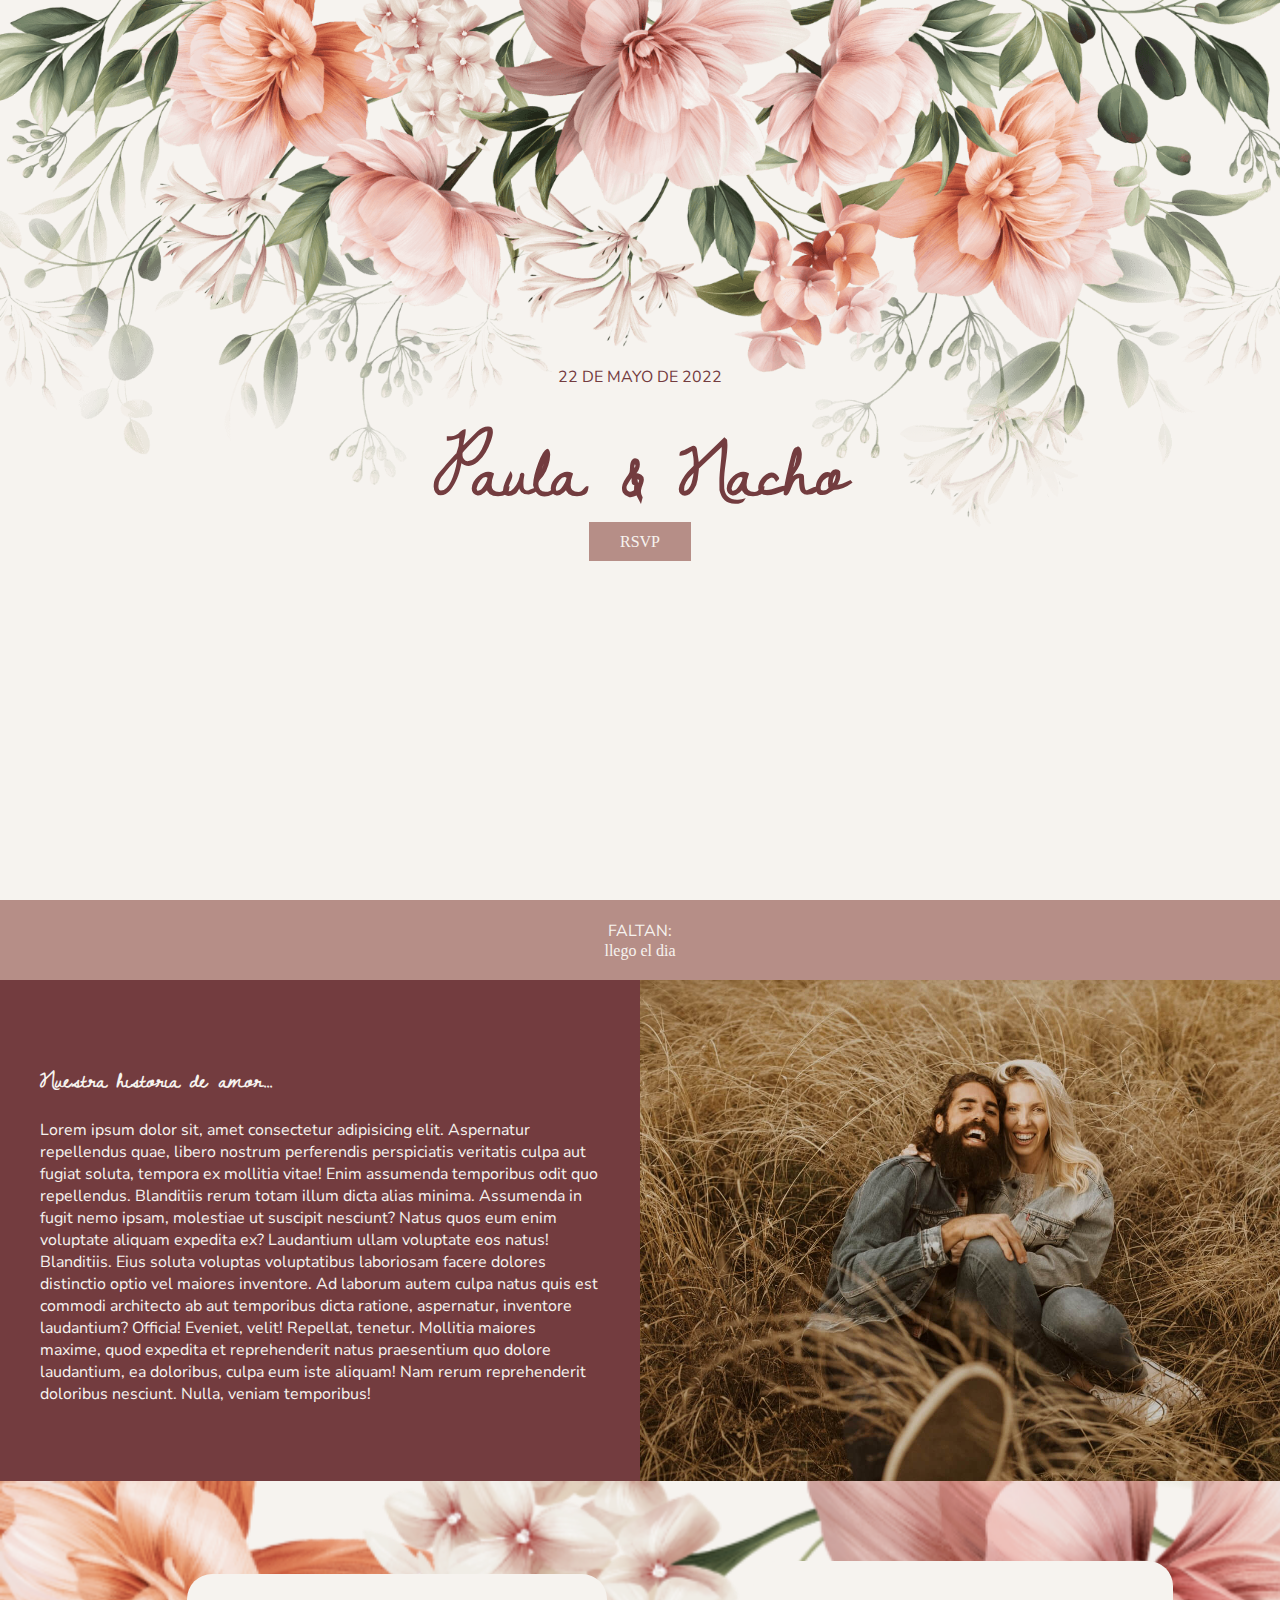
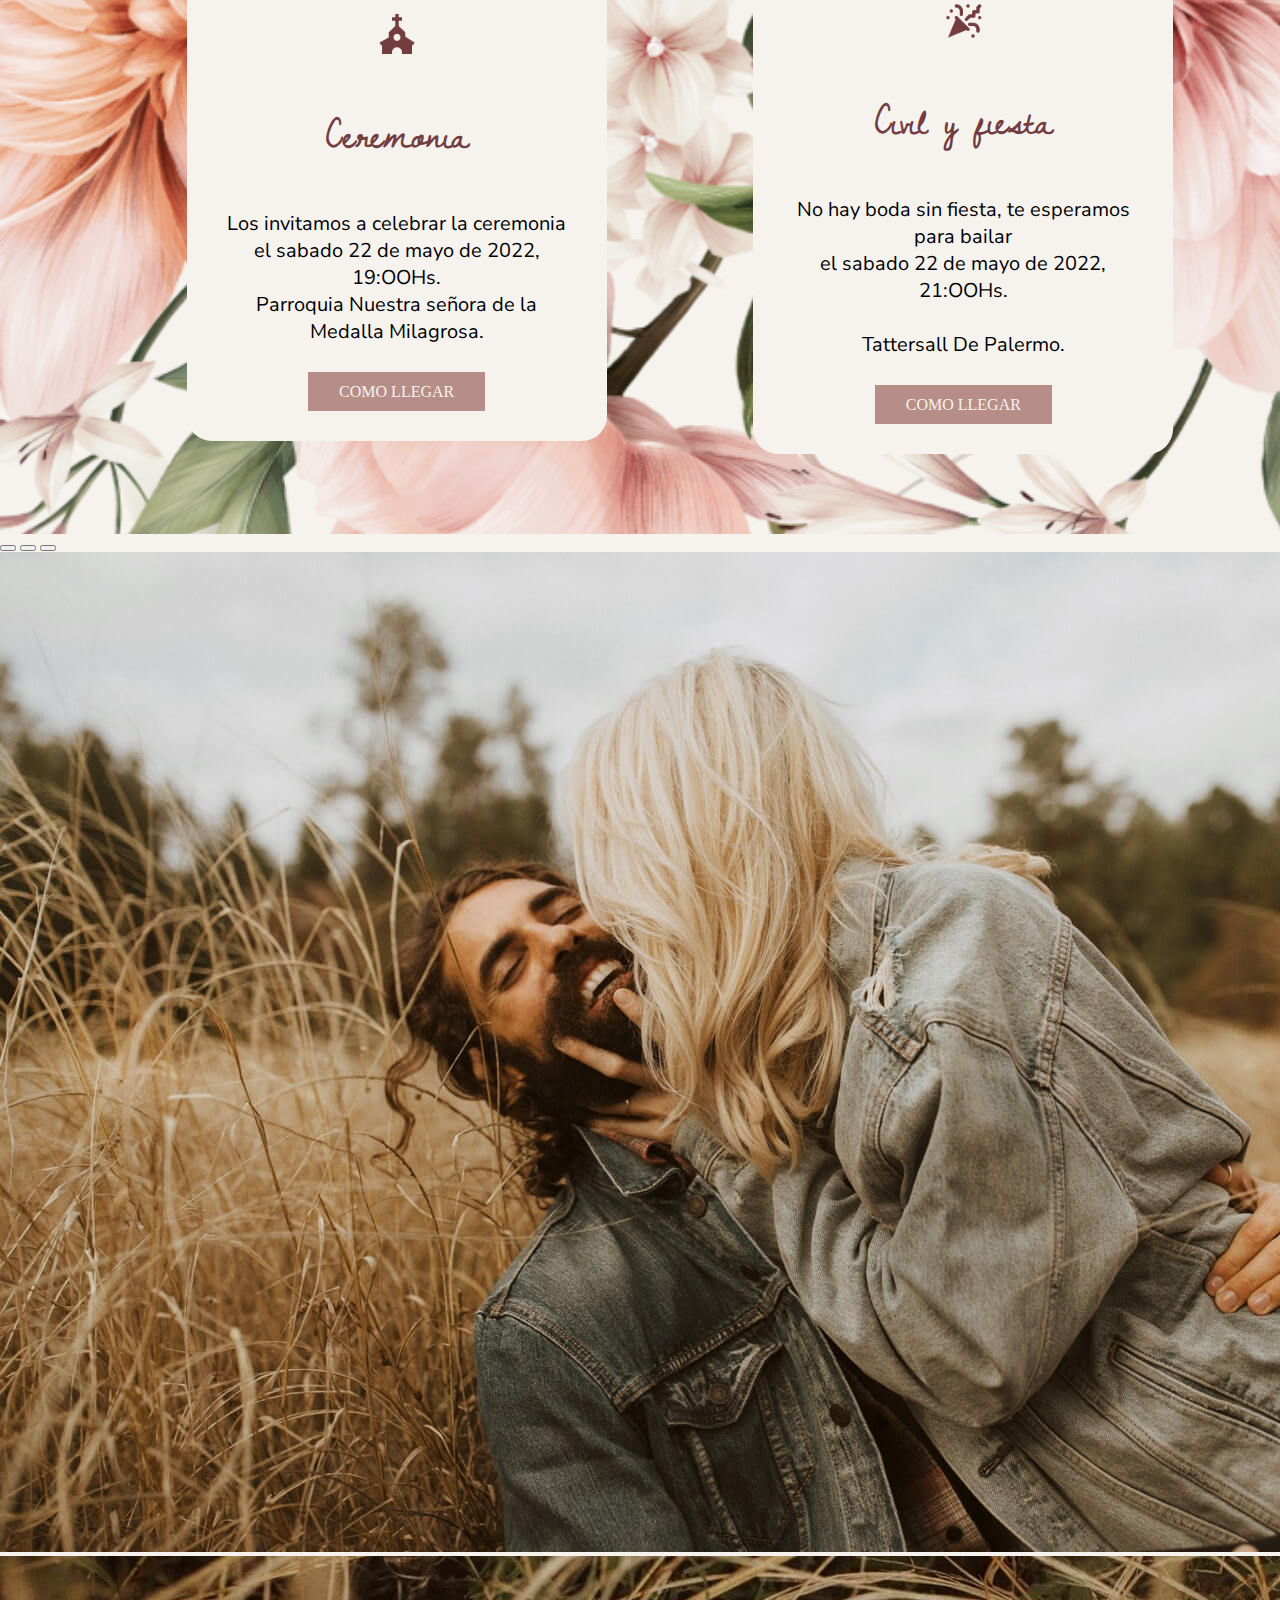
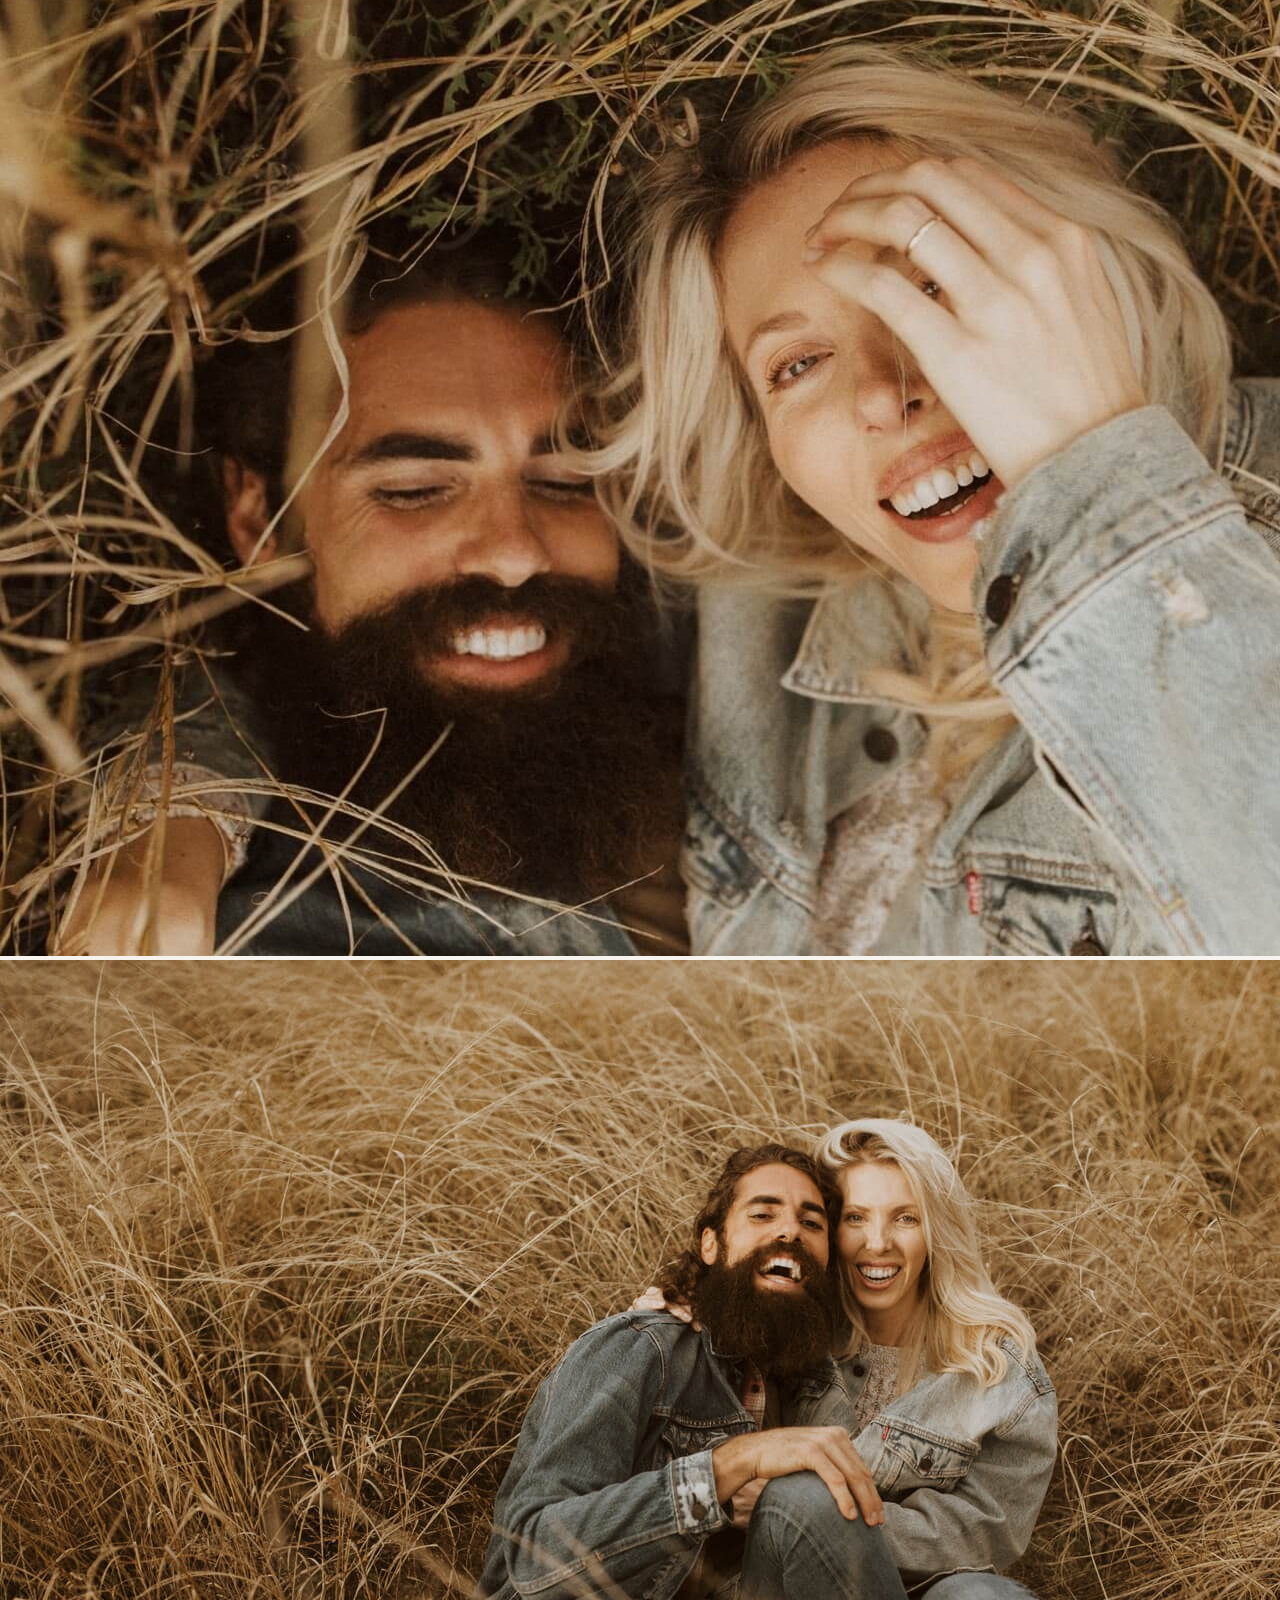
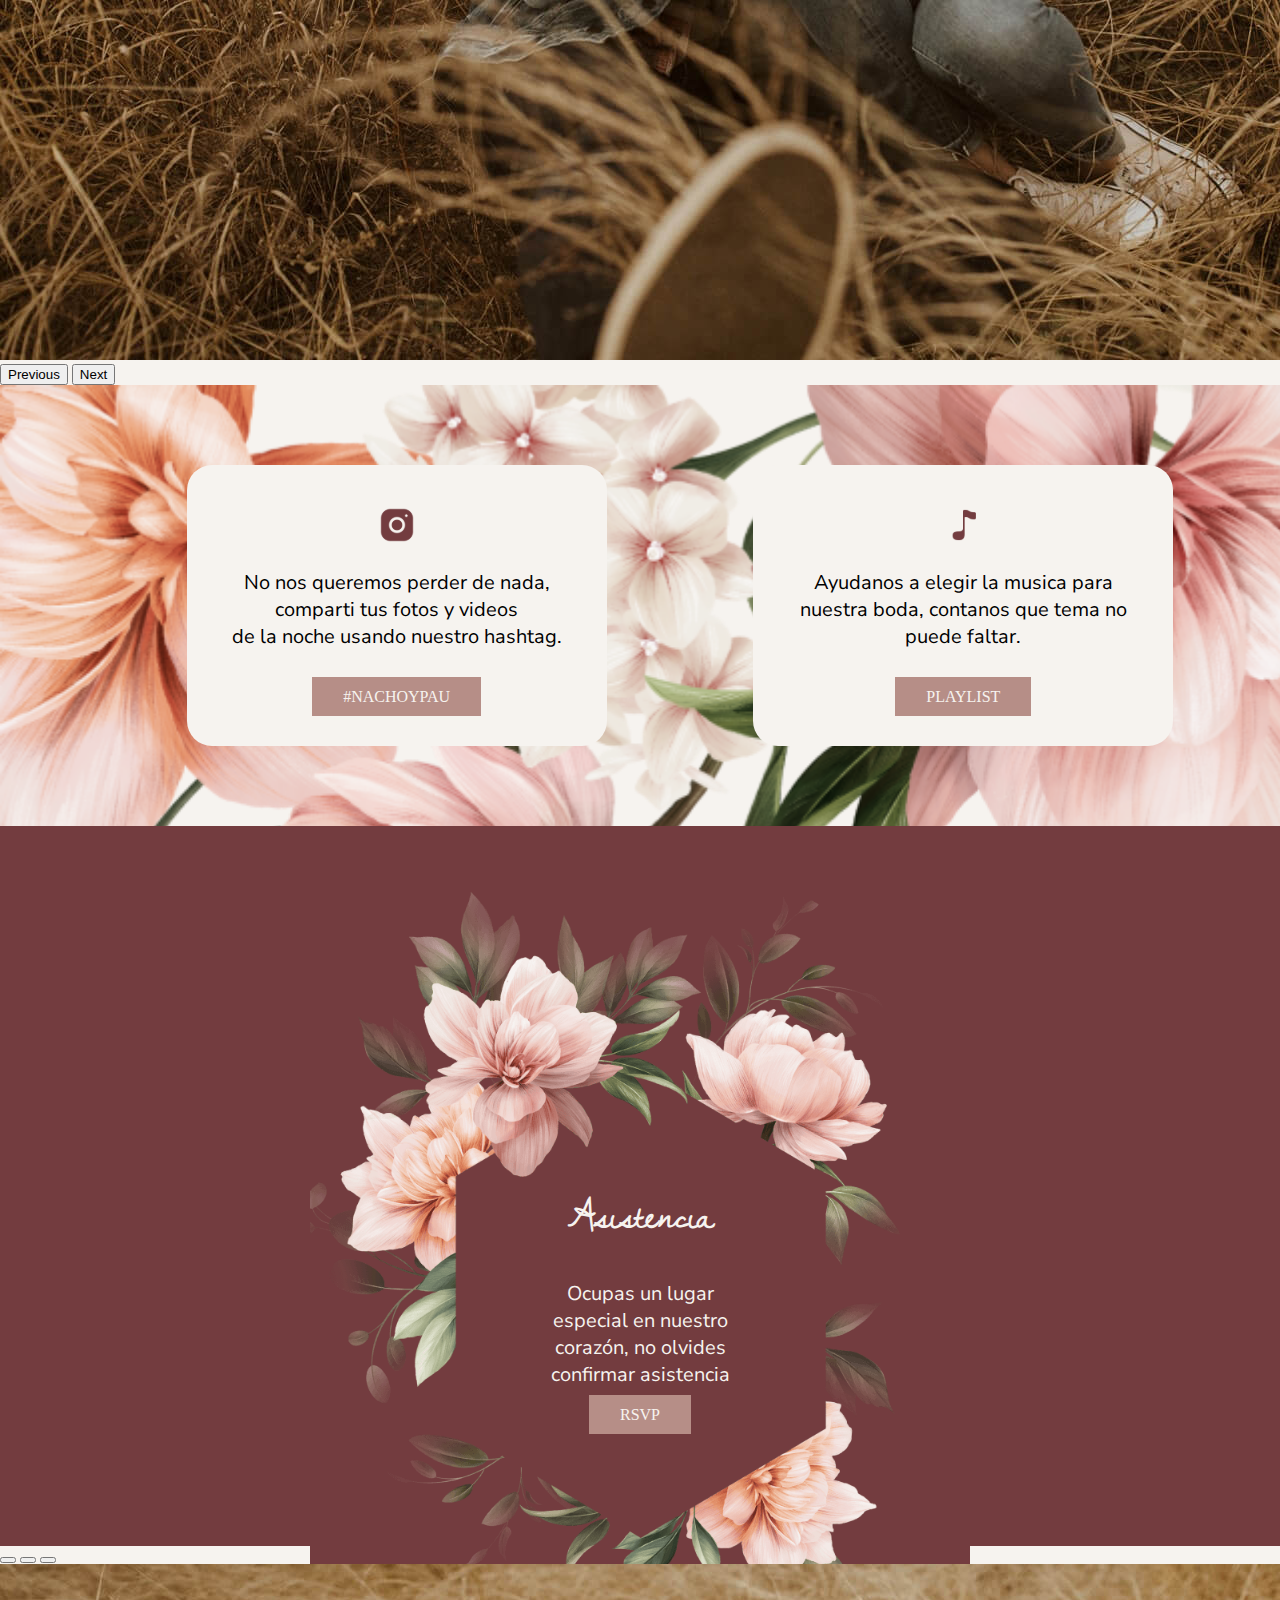
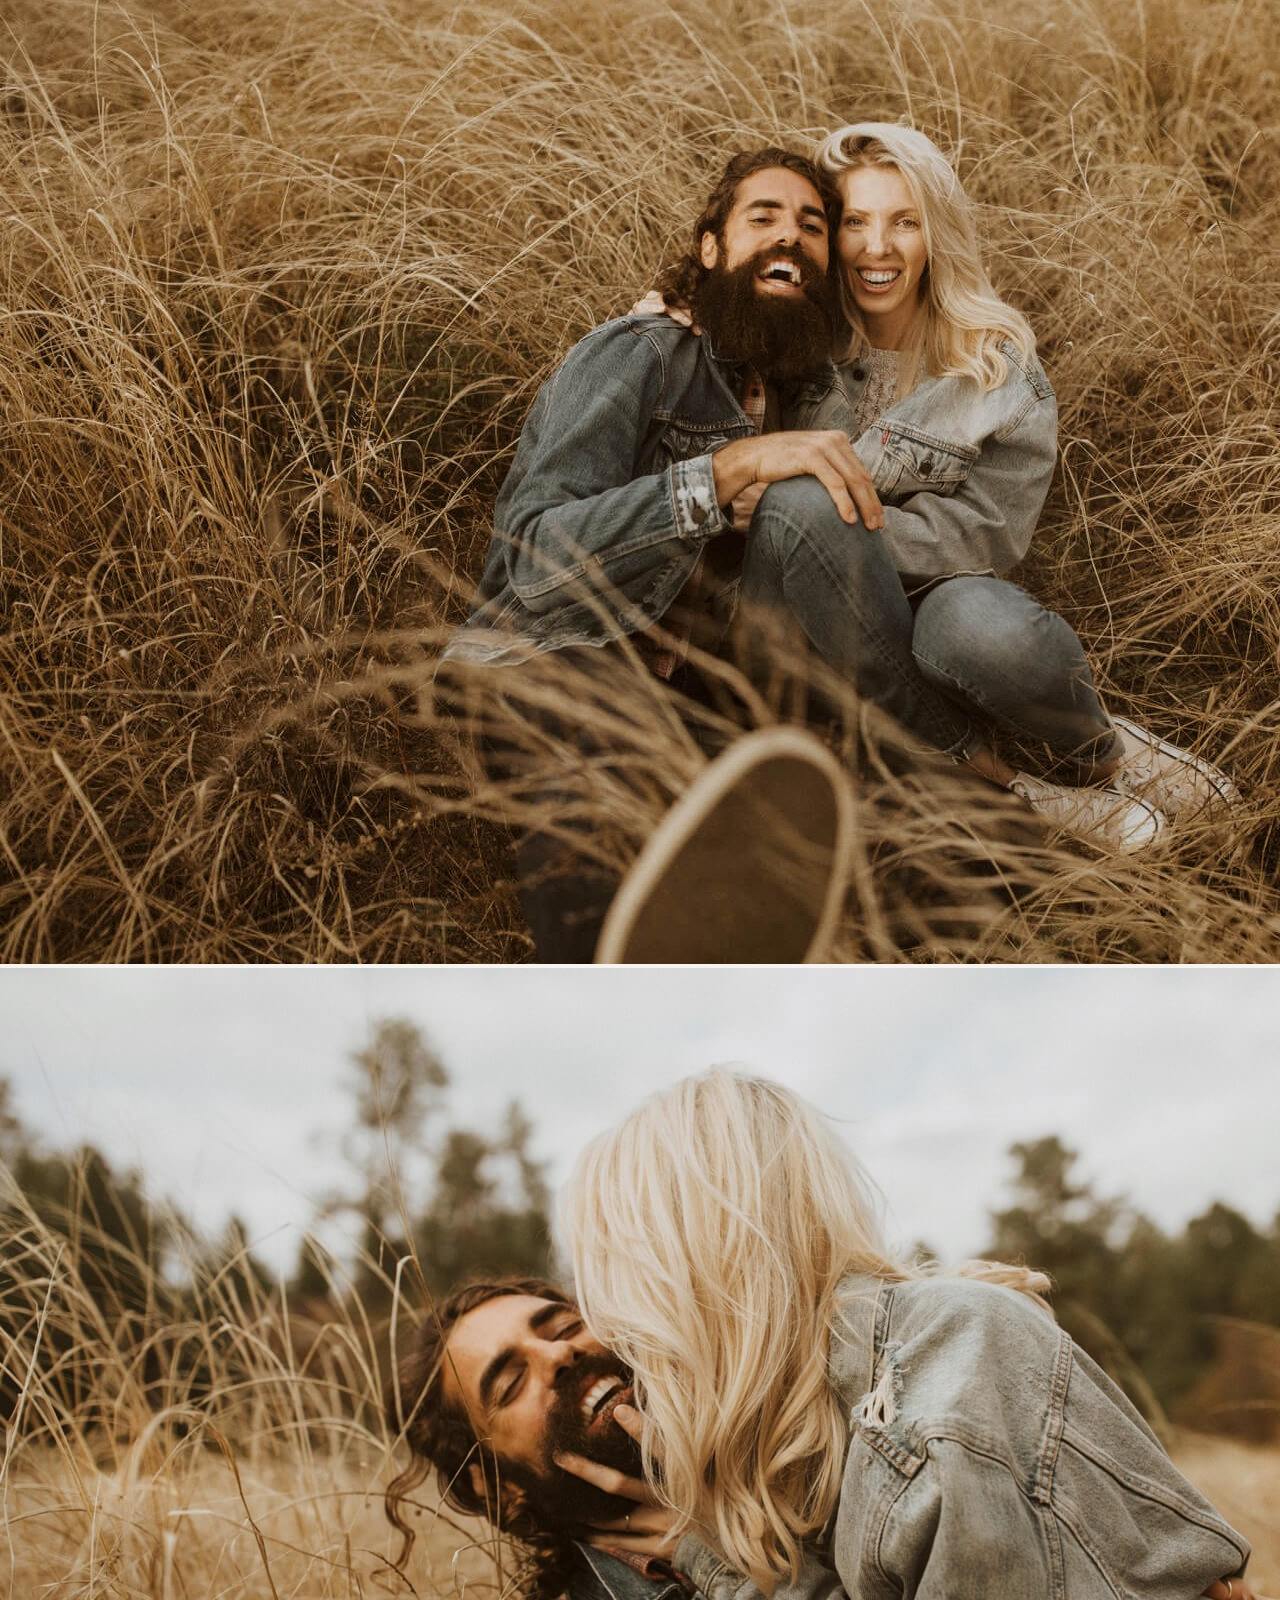
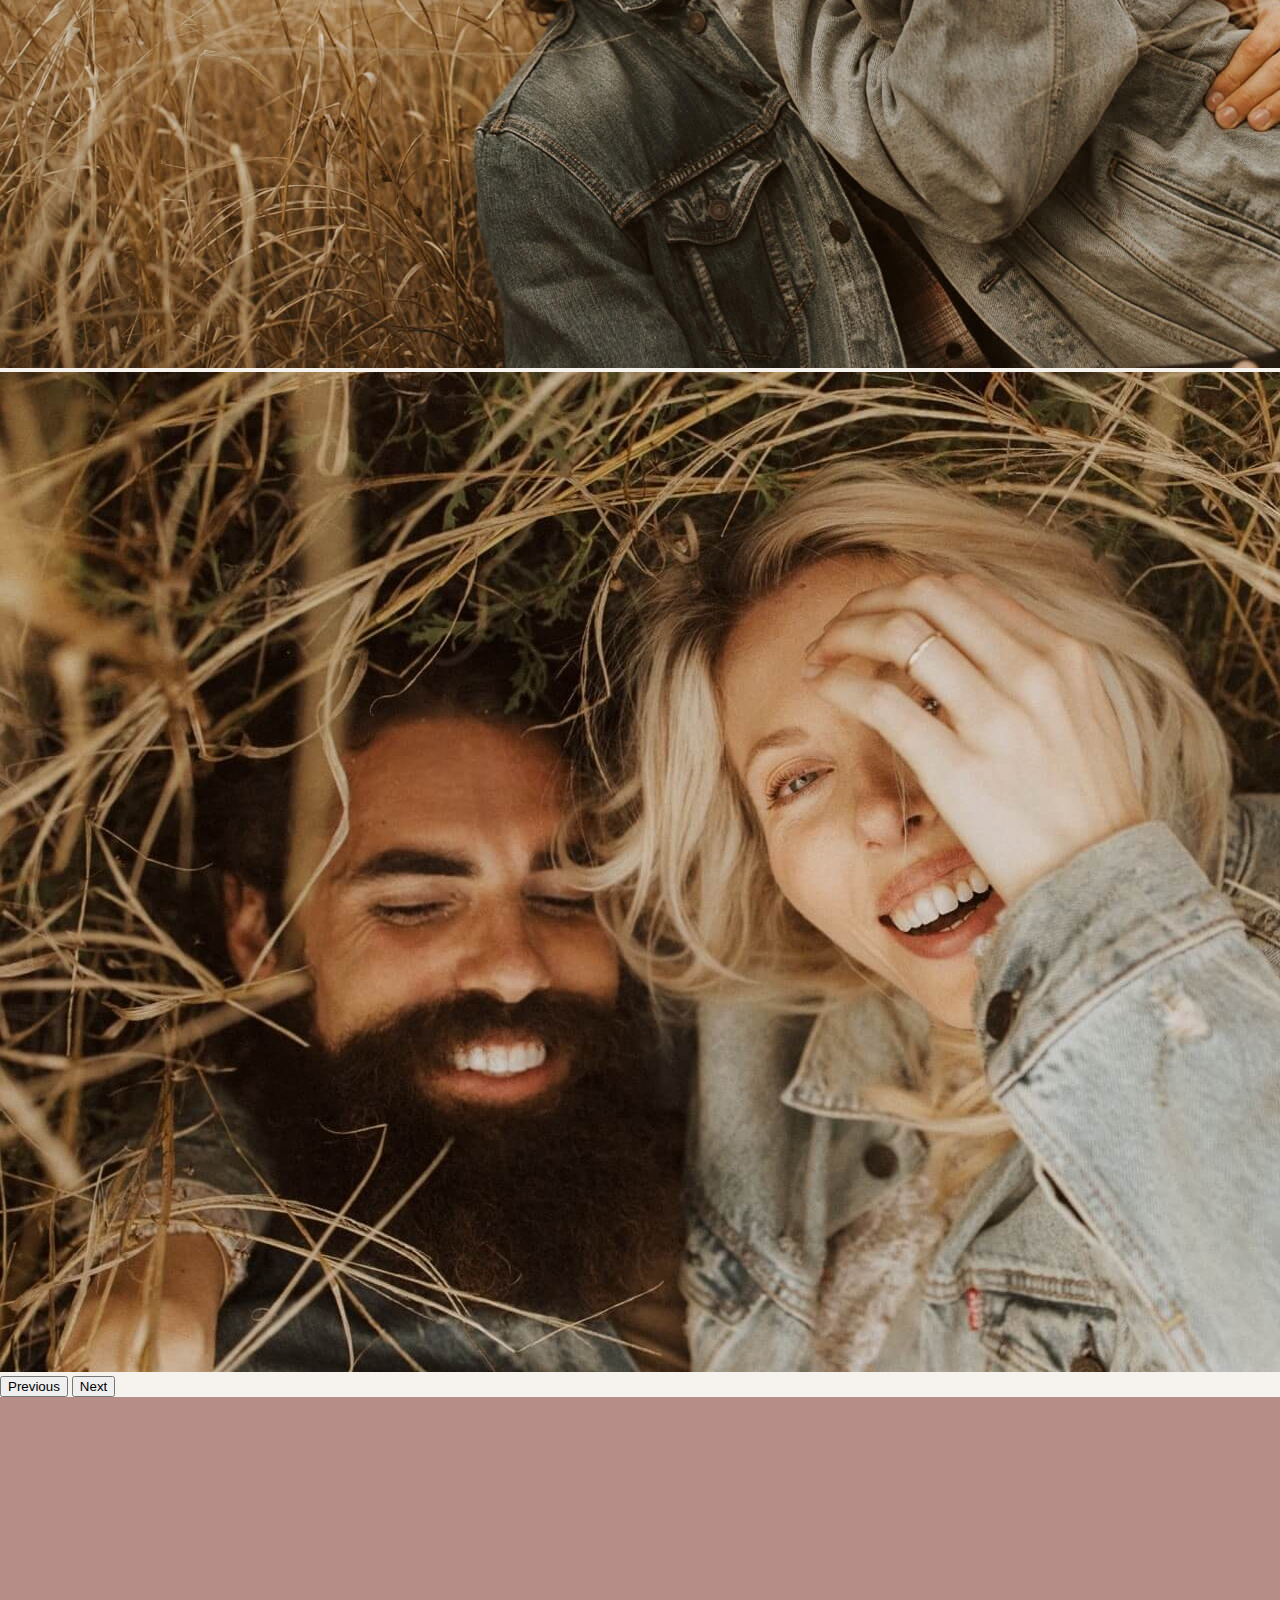
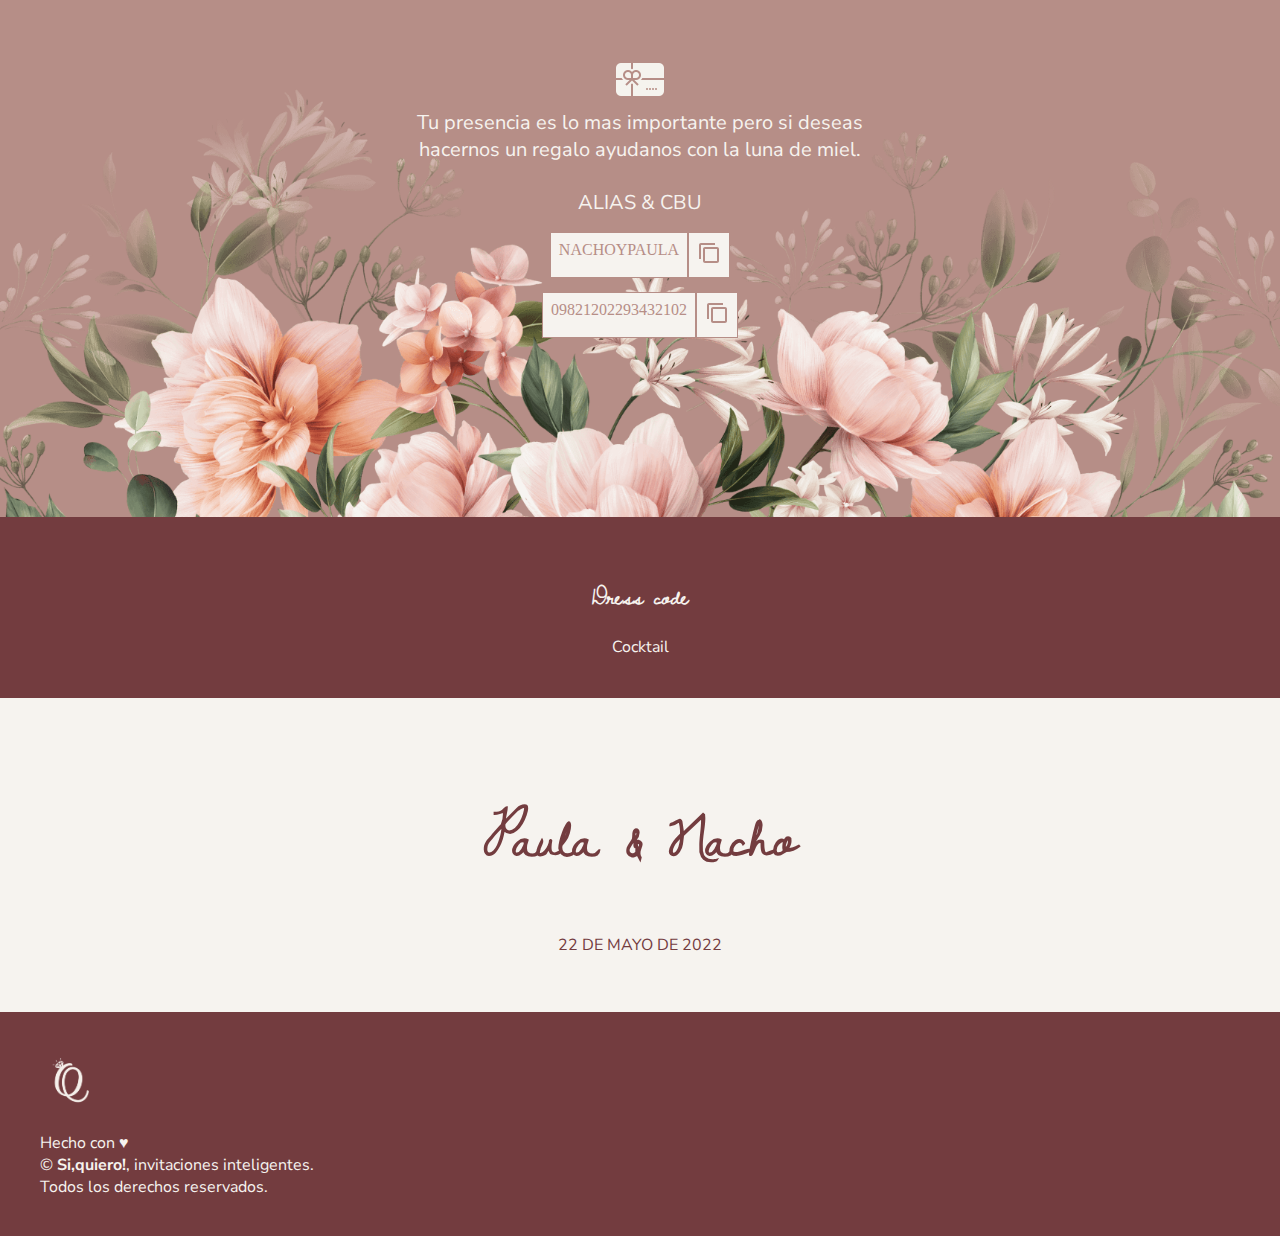
==== commit bed6afa4: "ULTIMA ACT" ====
--- a/index.html
+++ b/index.html
@@ -21,7 +21,7 @@
         <div class="inicio page jumbotron">
           <p>22 DE MAYO DE 2022</p>
           <h1>Paula & Nacho</h1>
-          <a class="boton" target="_blank"  href="rsvp.html">RSVP</a>
+          <a class="boton" target="_blank"  href="https://forms.gle/uyDfnM2v9yqdiBft8">RSVP</a>
         </div>
     </header>
 
@@ -115,7 +115,7 @@
                   <h2>Asistencia</h2>
                   <p>Ocupas un lugar especial en nuestro corazón, no olvides confirmar asistencia </p>
                   <br>
-                  <a class="boton"target="_blank"  href="rsvp.html">RSVP</a>
+                  <a class="boton"target="_blank"  href="https://forms.gle/uyDfnM2v9yqdiBft8">RSVP</a>
               
                 </div>
             </div>
@@ -199,6 +199,7 @@
     <footer>
        <div class="contenido">
         <div>
+          <img src="img/logosiquiero.png" alt="icono si quiero">
             <p>Hecho con &hearts; <br>
             &#169 <b>Si,quiero!</b>, invitaciones inteligentes.
             <br> Todos los derechos reservados.</p>
--- a/style.css
+++ b/style.css
@@ -358,7 +358,9 @@
 .contenido a:hover {
     color: var(--color-secundario);
 }
-
+footer img {
+    width: 60px;
+}
 
 
 
